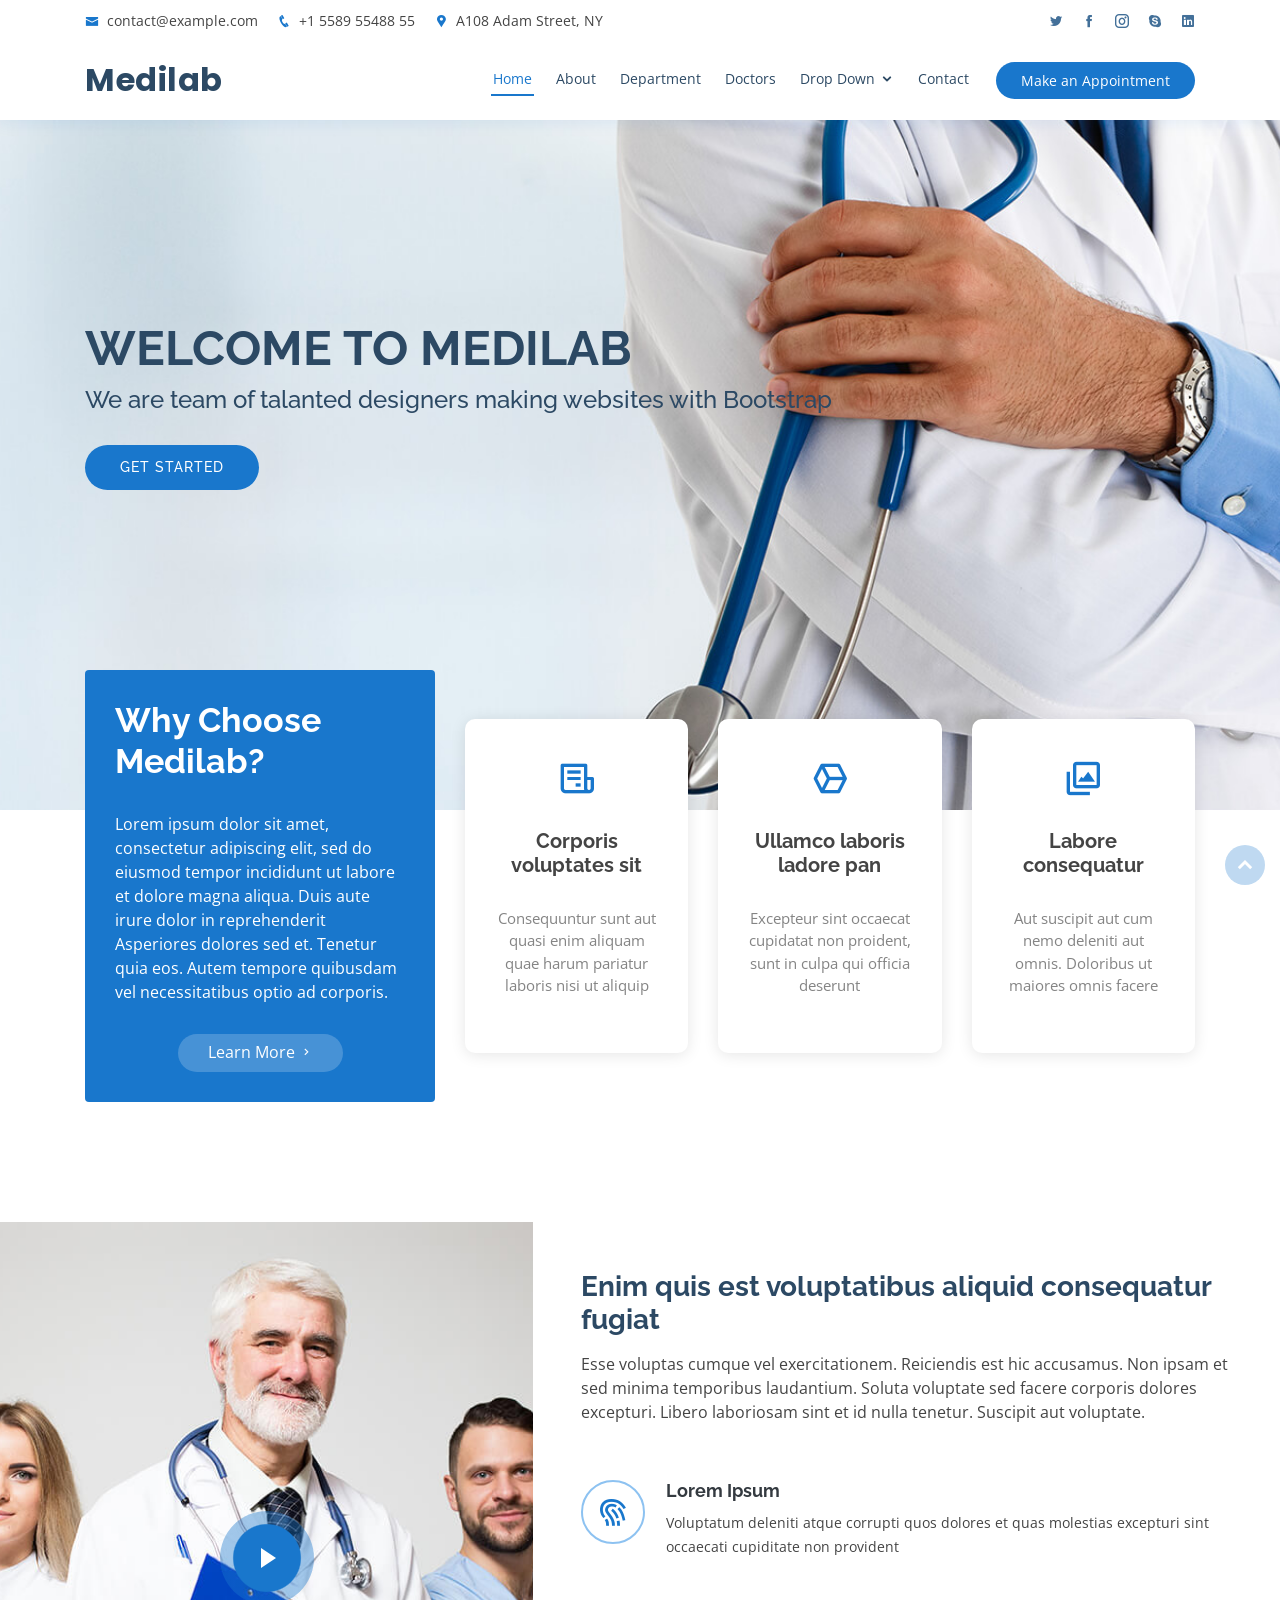
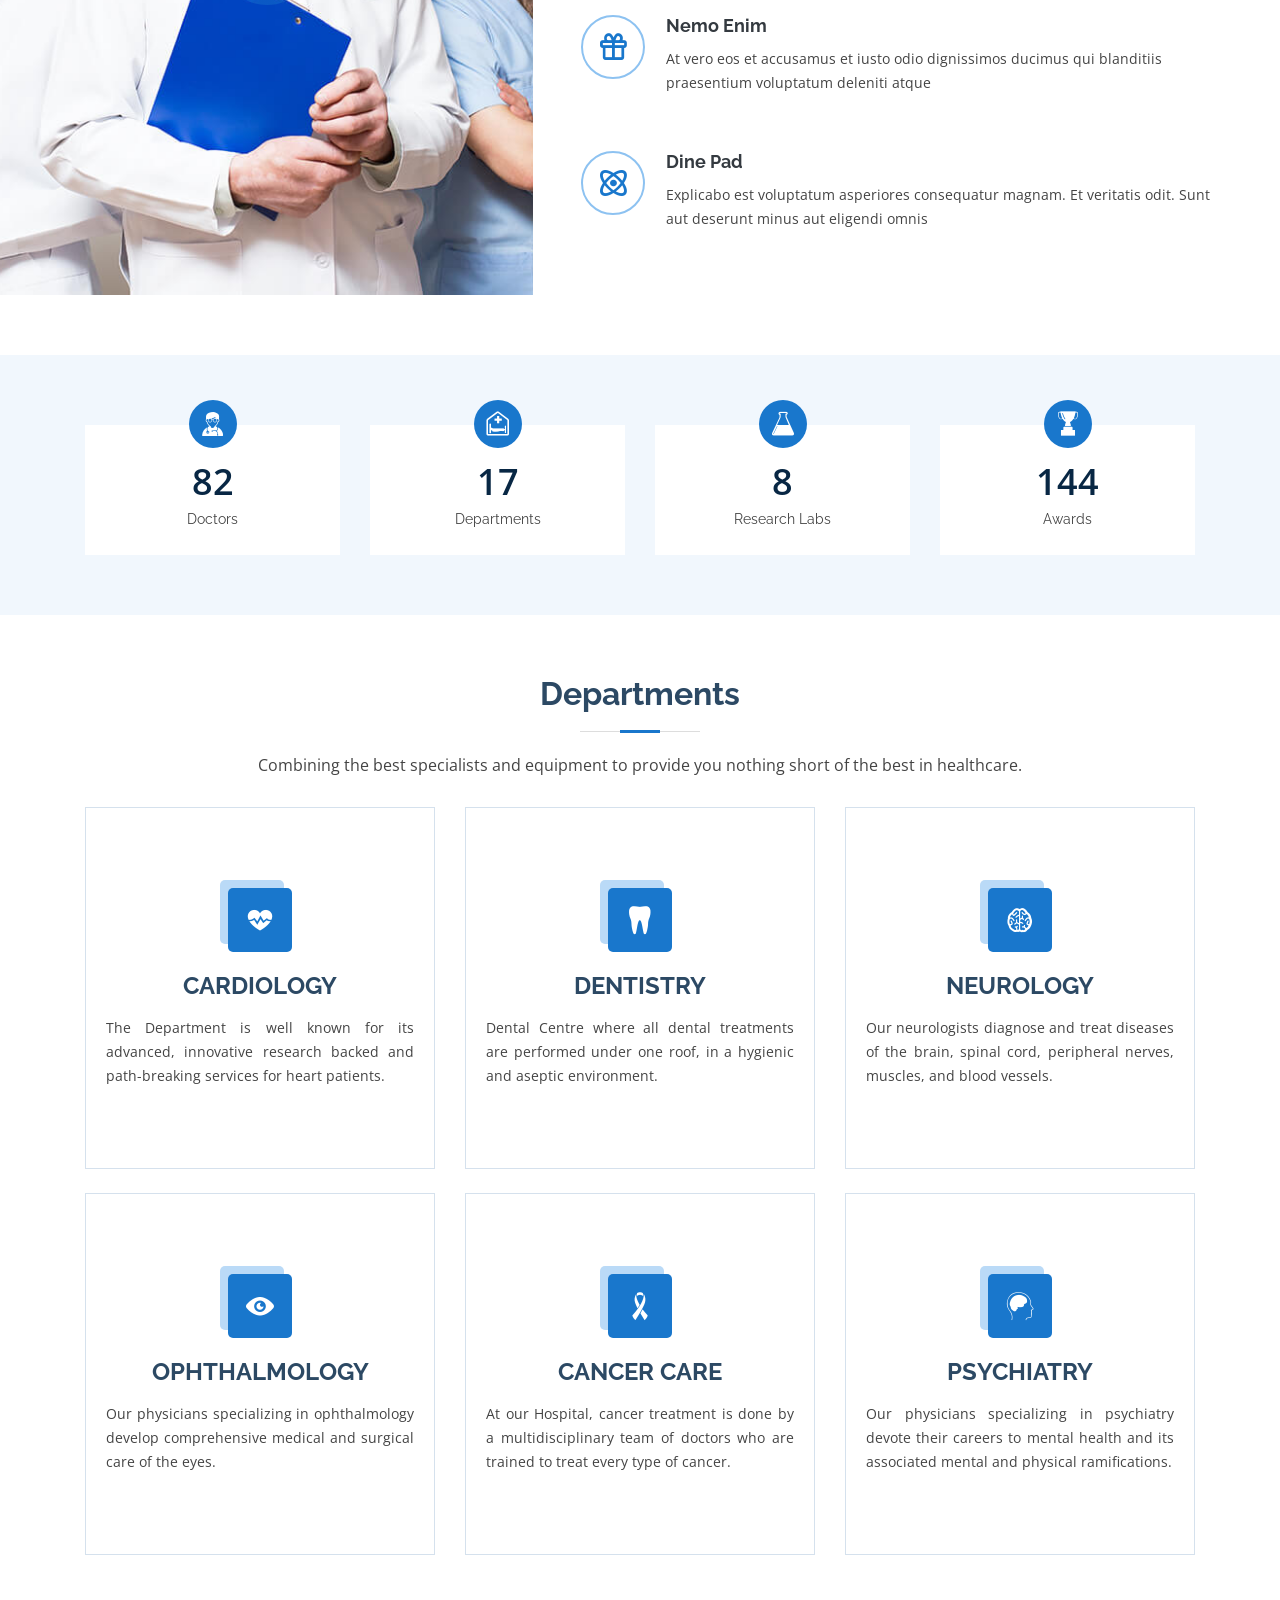
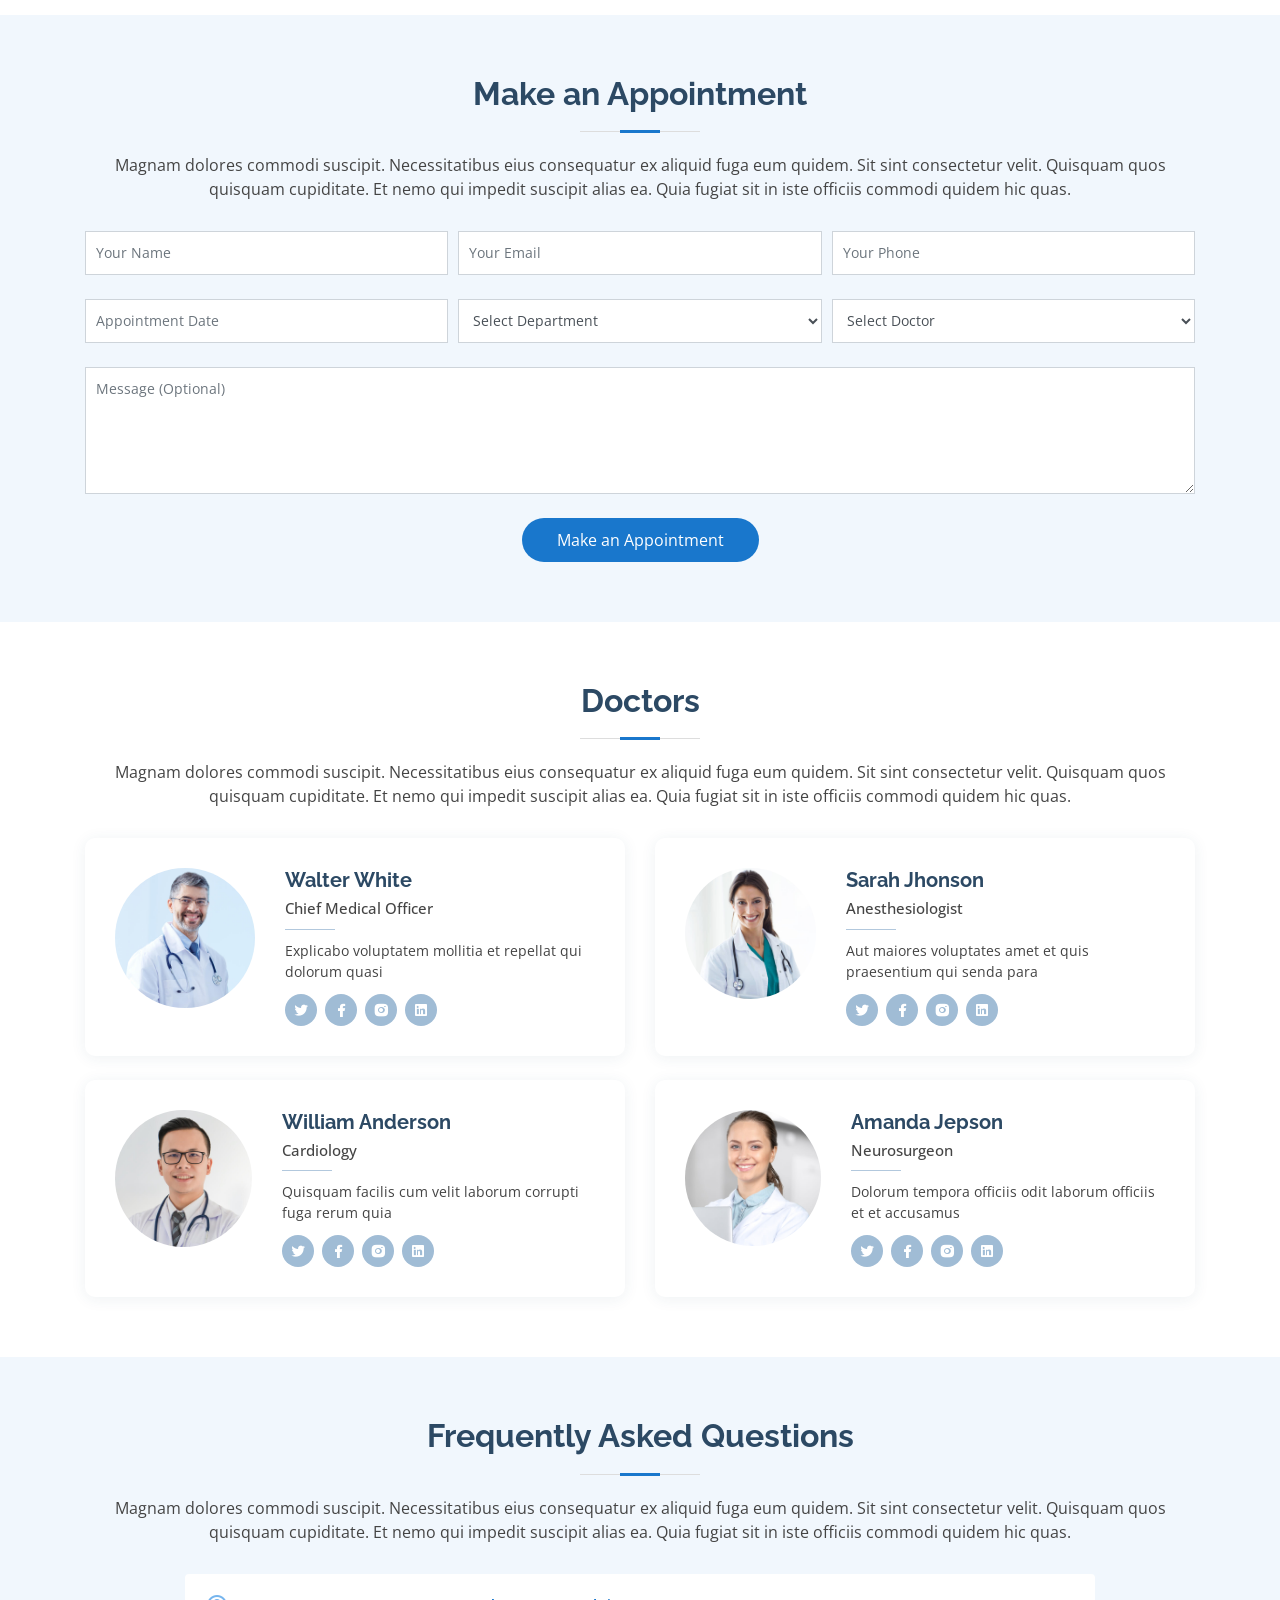
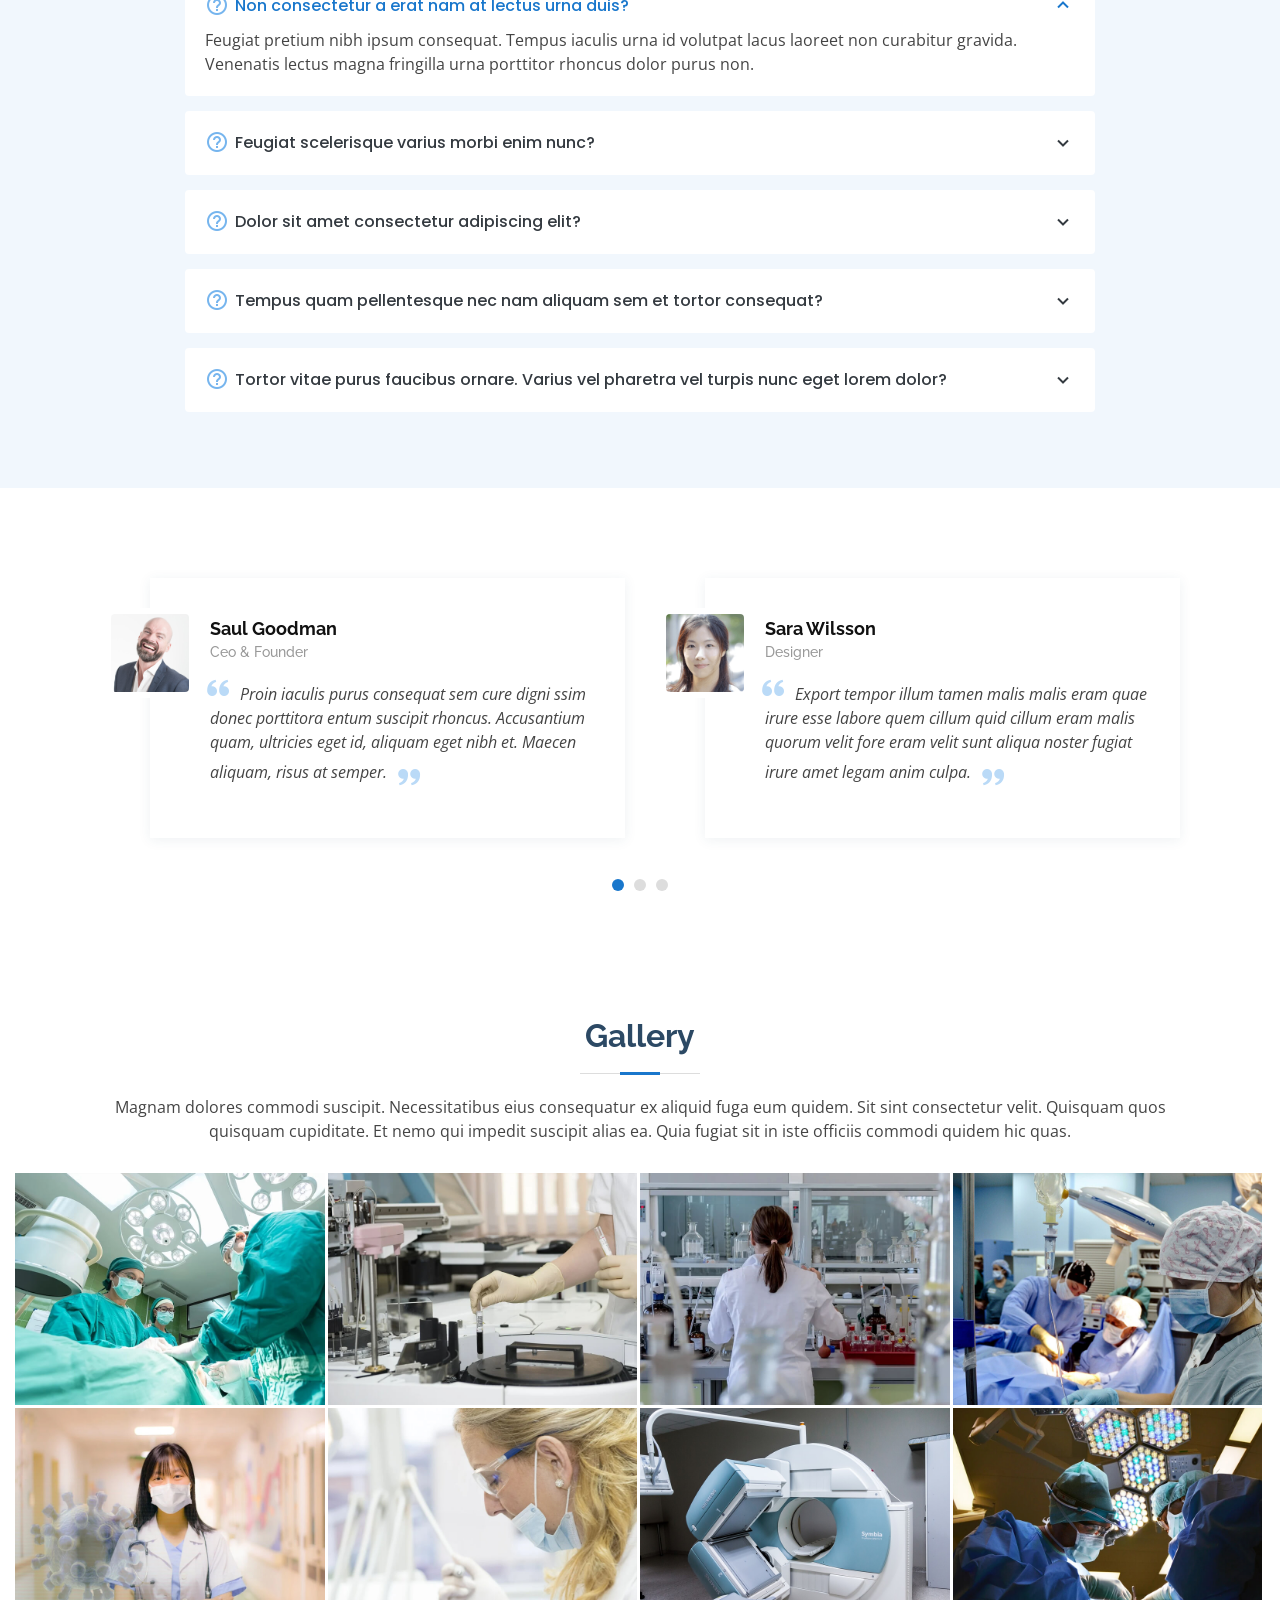
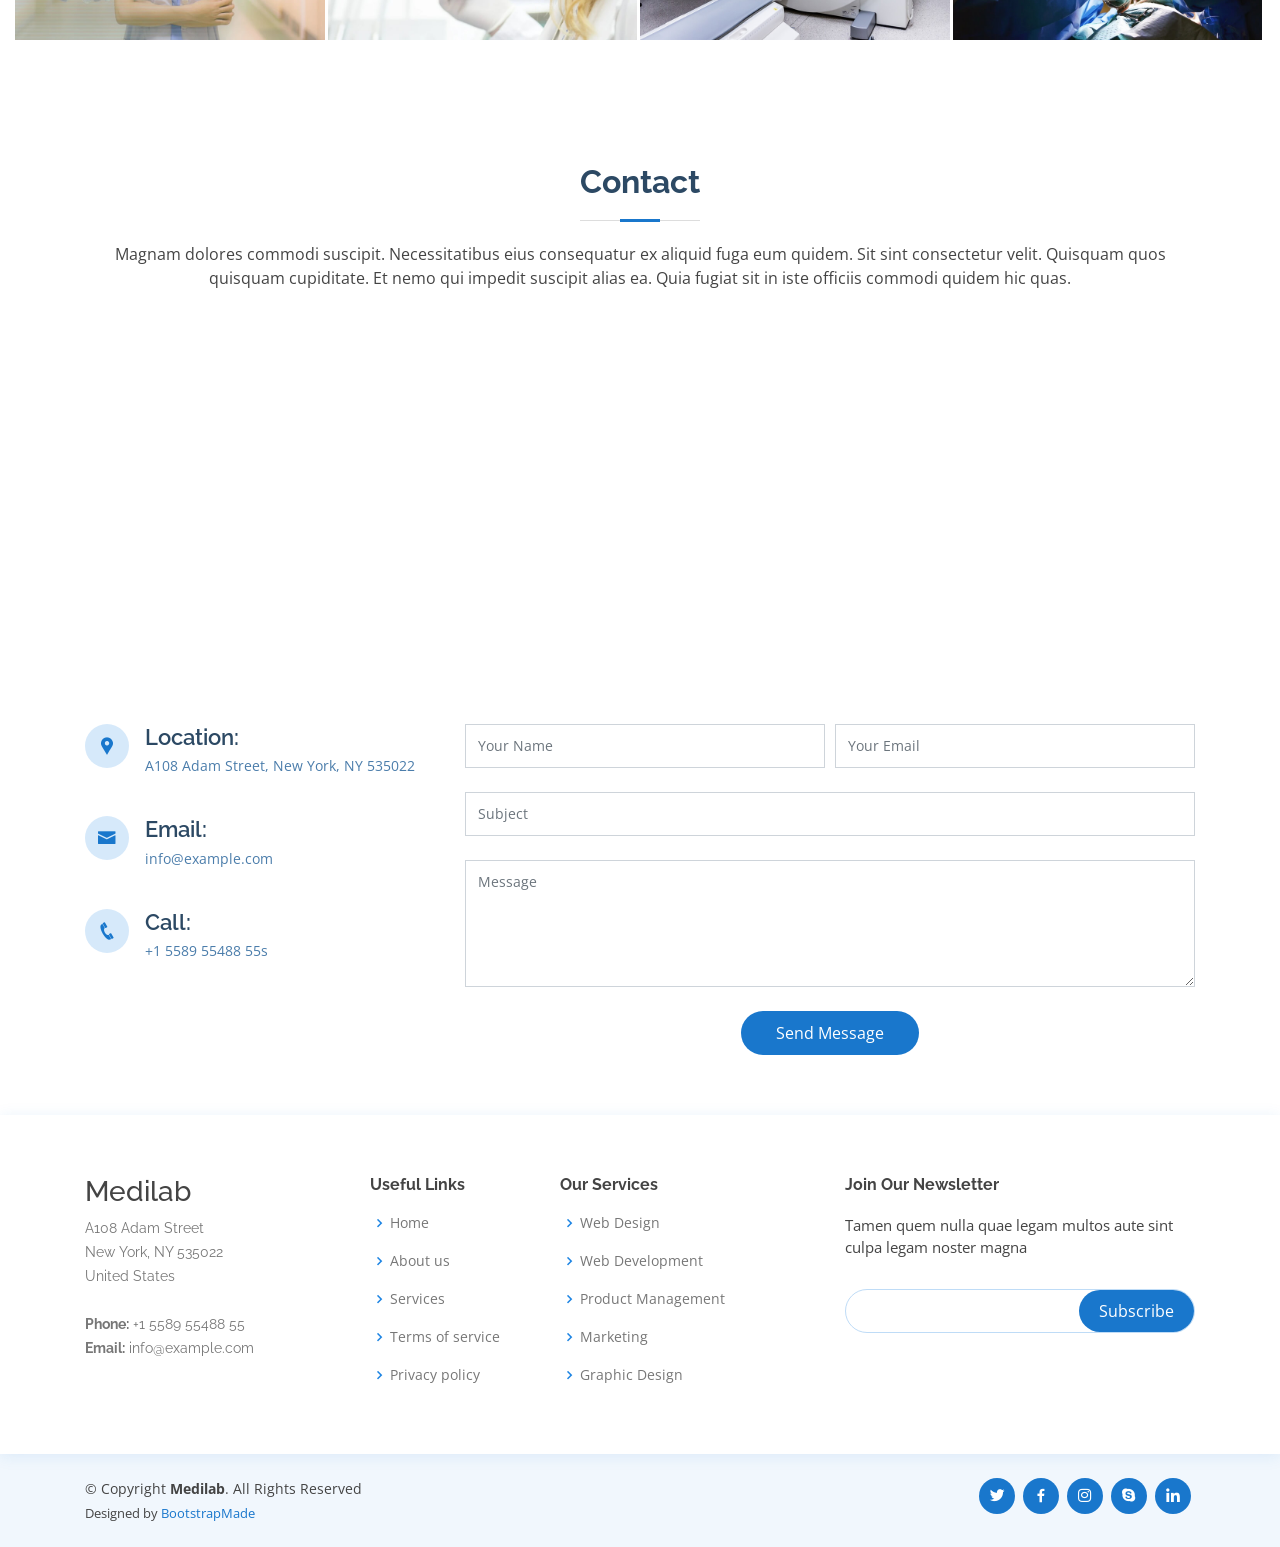
==== index.html @ de5bfa18 "department_page" ====
<!DOCTYPE html>
<html lang="en">

<head>
  <meta charset="utf-8">
  <meta content="width=device-width, initial-scale=1.0" name="viewport">

  <title>Medilab Bootstrap Template - Index</title>
  <meta content="" name="description">
  <meta content="" name="keywords">

  <!-- Favicons -->
  <link href="assets/img/favicon.png" rel="icon">
  <link href="assets/img/apple-touch-icon.png" rel="apple-touch-icon">

  <!-- Google Fonts -->
  <link href="https://fonts.googleapis.com/css?family=Open+Sans:300,300i,400,400i,600,600i,700,700i|Raleway:300,300i,400,400i,500,500i,600,600i,700,700i|Poppins:300,300i,400,400i,500,500i,600,600i,700,700i" rel="stylesheet">

  <!-- Vendor CSS Files -->
  <link href="assets/vendor/bootstrap/css/bootstrap.min.css" rel="stylesheet">
  <link href="assets/vendor/icofont/icofont.min.css" rel="stylesheet">
  <link href="assets/vendor/boxicons/css/boxicons.min.css" rel="stylesheet">
  <link href="assets/vendor/venobox/venobox.css" rel="stylesheet">
  <link href="assets/vendor/animate.css/animate.min.css" rel="stylesheet">
  <link href="assets/vendor/remixicon/remixicon.css" rel="stylesheet">
  <link href="assets/vendor/owl.carousel/assets/owl.carousel.min.css" rel="stylesheet">
  <link href="assets/vendor/bootstrap-datepicker/css/bootstrap-datepicker.min.css" rel="stylesheet">

  <!-- Template Main CSS File -->
  <link href="assets/css/style.css" rel="stylesheet">

  <!-- =======================================================
  * Template Name: Medilab - v2.1.0
  * Template URL: https://bootstrapmade.com/medilab-free-medical-bootstrap-theme/
  * Author: BootstrapMade.com
  * License: https://bootstrapmade.com/license/
  ======================================================== -->
</head>

<body>

  <!-- ======= Top Bar ======= -->
  <div id="topbar" class="d-none d-lg-flex align-items-center fixed-top">
    <div class="container d-flex">
      <div class="contact-info mr-auto">
        <i class="icofont-envelope"></i> <a href="mailto:contact@example.com">contact@example.com</a>
        <i class="icofont-phone"></i> +1 5589 55488 55
        <i class="icofont-google-map"></i> A108 Adam Street, NY
      </div>
      <div class="social-links">
        <a href="#" class="twitter"><i class="icofont-twitter"></i></a>
        <a href="#" class="facebook"><i class="icofont-facebook"></i></a>
        <a href="#" class="instagram"><i class="icofont-instagram"></i></a>
        <a href="#" class="skype"><i class="icofont-skype"></i></a>
        <a href="#" class="linkedin"><i class="icofont-linkedin"></i></i></a>
      </div>
    </div>
  </div>

  <!-- ======= Header ======= -->
  <header id="header" class="fixed-top">
    <div class="container d-flex align-items-center">

      <h1 class="logo mr-auto"><a href="index.html">Medilab</a></h1>
      <!-- Uncomment below if you prefer to use an image logo -->
      <!-- <a href="index.html" class="logo mr-auto"><img src="assets/img/logo.png" alt="" class="img-fluid"></a>-->

      <nav class="nav-menu d-none d-lg-block">
        <ul>
          <li class="active"><a href="index.html">Home</a></li>
          <li><a href="#about">About</a></li>
          <li><a href="#services">Department</a></li>
          <!-- <li><a href="#departments">Departments</a></li> -->
          <li><a href="#doctors">Doctors</a></li>
          <li class="drop-down"><a href="">Drop Down</a>
            <ul>
              <li><a href="#">Drop Down 1</a></li>
              <li class="drop-down"><a href="#">Deep Drop Down</a>
                <ul>
                  <li><a href="#">Deep Drop Down 1</a></li>
                  <li><a href="#">Deep Drop Down 2</a></li>
                  <li><a href="#">Deep Drop Down 3</a></li>
                  <li><a href="#">Deep Drop Down 4</a></li>
                  <li><a href="#">Deep Drop Down 5</a></li>
                </ul>
              </li>
              <li><a href="#">Drop Down 2</a></li>
              <li><a href="#">Drop Down 3</a></li>
              <li><a href="#">Drop Down 4</a></li>
            </ul>
          </li>
          <li><a href="#contact">Contact</a></li>

        </ul>
      </nav><!-- .nav-menu -->

      <a href="#appointment" class="appointment-btn scrollto">Make an Appointment</a>

    </div>
  </header><!-- End Header -->

  <!-- ======= Hero Section ======= -->
  <section id="hero" class="d-flex align-items-center">
    <div class="container">
      <h1>Welcome to Medilab</h1>
      <h2>We are team of talanted designers making websites with Bootstrap</h2>
      <a href="#about" class="btn-get-started scrollto">Get Started</a>
    </div>
  </section><!-- End Hero -->

  <main id="main">

    <!-- ======= Why Us Section ======= -->
    <section id="why-us" class="why-us">
      <div class="container">

        <div class="row">
          <div class="col-lg-4 d-flex align-items-stretch">
            <div class="content">
              <h3>Why Choose Medilab?</h3>
              <p>
                Lorem ipsum dolor sit amet, consectetur adipiscing elit, sed do eiusmod tempor incididunt ut labore et dolore magna aliqua. Duis aute irure dolor in reprehenderit
                Asperiores dolores sed et. Tenetur quia eos. Autem tempore quibusdam vel necessitatibus optio ad corporis.
              </p>
              <div class="text-center">
                <a href="#" class="more-btn">Learn More <i class="bx bx-chevron-right"></i></a>
              </div>
            </div>
          </div>
          <div class="col-lg-8 d-flex align-items-stretch">
            <div class="icon-boxes d-flex flex-column justify-content-center">
              <div class="row">
                <div class="col-xl-4 d-flex align-items-stretch">
                  <div class="icon-box mt-4 mt-xl-0">
                    <i class="bx bx-receipt"></i>
                    <h4>Corporis voluptates sit</h4>
                    <p>Consequuntur sunt aut quasi enim aliquam quae harum pariatur laboris nisi ut aliquip</p>
                  </div>
                </div>
                <div class="col-xl-4 d-flex align-items-stretch">
                  <div class="icon-box mt-4 mt-xl-0">
                    <i class="bx bx-cube-alt"></i>
                    <h4>Ullamco laboris ladore pan</h4>
                    <p>Excepteur sint occaecat cupidatat non proident, sunt in culpa qui officia deserunt</p>
                  </div>
                </div>
                <div class="col-xl-4 d-flex align-items-stretch">
                  <div class="icon-box mt-4 mt-xl-0">
                    <i class="bx bx-images"></i>
                    <h4>Labore consequatur</h4>
                    <p>Aut suscipit aut cum nemo deleniti aut omnis. Doloribus ut maiores omnis facere</p>
                  </div>
                </div>
              </div>
            </div><!-- End .content-->
          </div>
        </div>

      </div>
    </section><!-- End Why Us Section -->

    <!-- ======= About Section ======= -->
    <section id="about" class="about">
      <div class="container-fluid">

        <div class="row">
          <div class="col-xl-5 col-lg-6 video-box d-flex justify-content-center align-items-stretch">
            <a href="https://www.youtube.com/watch?v=jDDaplaOz7Q" class="venobox play-btn mb-4" data-vbtype="video" data-autoplay="true"></a>
          </div>

          <div class="col-xl-7 col-lg-6 icon-boxes d-flex flex-column align-items-stretch justify-content-center py-5 px-lg-5">
            <h3>Enim quis est voluptatibus aliquid consequatur fugiat</h3>
            <p>Esse voluptas cumque vel exercitationem. Reiciendis est hic accusamus. Non ipsam et sed minima temporibus laudantium. Soluta voluptate sed facere corporis dolores excepturi. Libero laboriosam sint et id nulla tenetur. Suscipit aut voluptate.</p>

            <div class="icon-box">
              <div class="icon"><i class="bx bx-fingerprint"></i></div>
              <h4 class="title"><a href="">Lorem Ipsum</a></h4>
              <p class="description">Voluptatum deleniti atque corrupti quos dolores et quas molestias excepturi sint occaecati cupiditate non provident</p>
            </div>

            <div class="icon-box">
              <div class="icon"><i class="bx bx-gift"></i></div>
              <h4 class="title"><a href="">Nemo Enim</a></h4>
              <p class="description">At vero eos et accusamus et iusto odio dignissimos ducimus qui blanditiis praesentium voluptatum deleniti atque</p>
            </div>

            <div class="icon-box">
              <div class="icon"><i class="bx bx-atom"></i></div>
              <h4 class="title"><a href="">Dine Pad</a></h4>
              <p class="description">Explicabo est voluptatum asperiores consequatur magnam. Et veritatis odit. Sunt aut deserunt minus aut eligendi omnis</p>
            </div>

          </div>
        </div>

      </div>
    </section><!-- End About Section -->

    <!-- ======= Counts Section ======= -->
    <section id="counts" class="counts">
      <div class="container">

        <div class="row">

          <div class="col-lg-3 col-md-6">
            <div class="count-box">
              <i class="icofont-doctor-alt"></i>
              <span data-toggle="counter-up">85</span>
              <p>Doctors</p>
            </div>
          </div>

          <div class="col-lg-3 col-md-6 mt-5 mt-md-0">
            <div class="count-box">
              <i class="icofont-patient-bed"></i>
              <span data-toggle="counter-up">18</span>
              <p>Departments</p>
            </div>
          </div>

          <div class="col-lg-3 col-md-6 mt-5 mt-lg-0">
            <div class="count-box">
              <i class="icofont-laboratory"></i>
              <span data-toggle="counter-up">8</span>
              <p>Research Labs</p>
            </div>
          </div>

          <div class="col-lg-3 col-md-6 mt-5 mt-lg-0">
            <div class="count-box">
              <i class="icofont-award"></i>
              <span data-toggle="counter-up">150</span>
              <p>Awards</p>
            </div>
          </div>

        </div>

      </div>
    </section><!-- End Counts Section -->

    <!-- ======= Services Section ======= -->
    <section id="services" class="services">
      <div class="container">

        <div class="section-title">
          <h2>Departments</h2>
          <p>Combining the best specialists and equipment to provide you nothing short of the best in healthcare.</p>
        </div>

        <div class="row">
          <div class="col-lg-4 col-md-6 d-flex align-items-stretch">
            <div class="icon-box">
              <div class="icon"><i class="icofont-heart-beat"></i></div>
              <h4><a href="">CARDIOLOGY</a></h4>
              <p style="text-align:justify;">The Department is well known for its advanced, innovative research backed and path-breaking services for heart patients.</p>
            </div>
          </div>

          <div class="col-lg-4 col-md-6 d-flex align-items-stretch mt-4 mt-md-0">
            <div class="icon-box">
              <div class="icon"><i class="icofont-tooth"></i></div>
              <h4><a href="">DENTISTRY</a></h4>
              <p style="text-align:justify;">Dental Centre where all dental treatments are performed under one roof, in a hygienic and aseptic environment. </p>
            </div>
          </div>

          <div class="col-lg-4 col-md-6 d-flex align-items-stretch mt-4 mt-lg-0">
            <div class="icon-box">
              <!-- <div class="icon"><i class="icofont-dna-alt-2"></i></div> -->
              <div class="icon"><i class="icofont-brain-alt"></i></div>
              <h4><a href="">NEUROLOGY</a></h4>
              <p style="text-align:justify;">Our neurologists diagnose and treat diseases of the brain, spinal cord, peripheral nerves, muscles, and blood vessels.</p>
            </div>
          </div>

          <div class="col-lg-4 col-md-6 d-flex align-items-stretch mt-4">
            <div class="icon-box">
              <div class="icon"><i class="icofont-eye-alt"></i></div>
              <h4><a href="">OPHTHALMOLOGY</a></h4>
              <p style="text-align:justify;">Our physicians specializing in ophthalmology develop comprehensive medical and surgical care of the eyes. </p>
            </div>
          </div>

          <div class="col-lg-4 col-md-6 d-flex align-items-stretch mt-4">
            <div class="icon-box">
              <div class="icon"><i class="icofont-aids"></i></div>
              <h4><a href="">CANCER CARE</a></h4>
              <p style="text-align:justify;">At our Hospital, cancer treatment is done by a multidisciplinary team of doctors who are trained to treat every type of cancer.</p>
            </div>
          </div>

          <div class="col-lg-4 col-md-6 d-flex align-items-stretch mt-4">
            <div class="icon-box">
              <div class="icon"><i class="icofont-autism"></i></div>
              <h4><a href="">PSYCHIATRY</a></h4>
              <p style="text-align:justify;">Our physicians specializing in psychiatry devote their careers to mental health and its associated mental and physical ramifications. </p>
            </div>
          </div>

        </div>

      </div>
    </section><!-- End Services Section -->

    <!-- ======= Appointment Section ======= -->
    <section id="appointment" class="appointment section-bg">
      <div class="container">

        <div class="section-title">
          <h2>Make an Appointment</h2>
          <p>Magnam dolores commodi suscipit. Necessitatibus eius consequatur ex aliquid fuga eum quidem. Sit sint consectetur velit. Quisquam quos quisquam cupiditate. Et nemo qui impedit suscipit alias ea. Quia fugiat sit in iste officiis commodi quidem hic quas.</p>
        </div>

        <form action="forms/appointment.php" method="post" role="form" class="php-email-form">
          <div class="form-row">
            <div class="col-md-4 form-group">
              <input type="text" name="name" class="form-control" id="name" placeholder="Your Name" data-rule="minlen:4" data-msg="Please enter at least 4 chars">
              <div class="validate"></div>
            </div>
            <div class="col-md-4 form-group">
              <input type="email" class="form-control" name="email" id="email" placeholder="Your Email" data-rule="email" data-msg="Please enter a valid email">
              <div class="validate"></div>
            </div>
            <div class="col-md-4 form-group">
              <input type="tel" class="form-control" name="phone" id="phone" placeholder="Your Phone" data-rule="minlen:4" data-msg="Please enter at least 4 chars">
              <div class="validate"></div>
            </div>
          </div>
          <div class="form-row">
            <div class="col-md-4 form-group">
              <input type="datetime" name="date" class="form-control datepicker" id="date" placeholder="Appointment Date" data-rule="minlen:4" data-msg="Please enter at least 4 chars">
              <div class="validate"></div>
            </div>
            <div class="col-md-4 form-group">
              <select name="department" id="department" class="form-control">
                <option value="">Select Department</option>
                <option value="Department 1">Department 1</option>
                <option value="Department 2">Department 2</option>
                <option value="Department 3">Department 3</option>
              </select>
              <div class="validate"></div>
            </div>
            <div class="col-md-4 form-group">
              <select name="doctor" id="doctor" class="form-control">
                <option value="">Select Doctor</option>
                <option value="Doctor 1">Doctor 1</option>
                <option value="Doctor 2">Doctor 2</option>
                <option value="Doctor 3">Doctor 3</option>
              </select>
              <div class="validate"></div>
            </div>
          </div>

          <div class="form-group">
            <textarea class="form-control" name="message" rows="5" placeholder="Message (Optional)"></textarea>
            <div class="validate"></div>
          </div>
          <div class="mb-3">
            <div class="loading">Loading</div>
            <div class="error-message"></div>
            <div class="sent-message">Your appointment request has been sent successfully. Thank you!</div>
          </div>
          <div class="text-center"><button type="submit">Make an Appointment</button></div>
        </form>

      </div>
    </section><!-- End Appointment Section -->

    <!-- ======= Departments Section ======= -->
    <!-- <section id="departments" class="departments">
      <div class="container">

        <div class="section-title">
          <h2>Departments</h2>
          <p>Magnam dolores commodi suscipit. Necessitatibus eius consequatur ex aliquid fuga eum quidem. Sit sint consectetur velit. Quisquam quos quisquam cupiditate. Et nemo qui impedit suscipit alias ea. Quia fugiat sit in iste officiis commodi quidem hic quas.</p>
        </div>

        <div class="row">
          <div class="col-lg-3">
            <ul class="nav nav-tabs flex-column">
              <li class="nav-item">
                <a class="nav-link active show" data-toggle="tab" href="#tab-1">Cardiology</a>
              </li>
              <li class="nav-item">
                <a class="nav-link" data-toggle="tab" href="#tab-2">Neurology</a>
              </li>
              <li class="nav-item">
                <a class="nav-link" data-toggle="tab" href="#tab-3">Hepatology</a>
              </li>
              <li class="nav-item">
                <a class="nav-link" data-toggle="tab" href="#tab-4">Pediatrics</a>
              </li>
              <li class="nav-item">
                <a class="nav-link" data-toggle="tab" href="#tab-5">Eye Care</a>
              </li>
            </ul>
          </div>
          <div class="col-lg-9 mt-4 mt-lg-0">
            <div class="tab-content">
              <div class="tab-pane active show" id="tab-1">
                <div class="row">
                  <div class="col-lg-8 details order-2 order-lg-1">
                    <h3>Cardiology</h3>
                    <p class="font-italic">Qui laudantium consequatur laborum sit qui ad sapiente dila parde sonata raqer a videna mareta paulona marka</p>
                    <p>Et nobis maiores eius. Voluptatibus ut enim blanditiis atque harum sint. Laborum eos ipsum ipsa odit magni. Incidunt hic ut molestiae aut qui. Est repellat minima eveniet eius et quis magni nihil. Consequatur dolorem quaerat quos qui similique accusamus nostrum rem vero</p>
                  </div>
                  <div class="col-lg-4 text-center order-1 order-lg-2">
                    <img src="assets/img/departments-1.jpg" alt="" class="img-fluid">
                  </div>
                </div>
              </div>
              <div class="tab-pane" id="tab-2">
                <div class="row">
                  <div class="col-lg-8 details order-2 order-lg-1">
                    <h3>Et blanditiis nemo veritatis excepturi</h3>
                    <p class="font-italic">Qui laudantium consequatur laborum sit qui ad sapiente dila parde sonata raqer a videna mareta paulona marka</p>
                    <p>Ea ipsum voluptatem consequatur quis est. Illum error ullam omnis quia et reiciendis sunt sunt est. Non aliquid repellendus itaque accusamus eius et velit ipsa voluptates. Optio nesciunt eaque beatae accusamus lerode pakto madirna desera vafle de nideran pal</p>
                  </div>
                  <div class="col-lg-4 text-center order-1 order-lg-2">
                    <img src="assets/img/departments-2.jpg" alt="" class="img-fluid">
                  </div>
                </div>
              </div>
              <div class="tab-pane" id="tab-3">
                <div class="row">
                  <div class="col-lg-8 details order-2 order-lg-1">
                    <h3>Impedit facilis occaecati odio neque aperiam sit</h3>
                    <p class="font-italic">Eos voluptatibus quo. Odio similique illum id quidem non enim fuga. Qui natus non sunt dicta dolor et. In asperiores velit quaerat perferendis aut</p>
                    <p>Iure officiis odit rerum. Harum sequi eum illum corrupti culpa veritatis quisquam. Neque necessitatibus illo rerum eum ut. Commodi ipsam minima molestiae sed laboriosam a iste odio. Earum odit nesciunt fugiat sit ullam. Soluta et harum voluptatem optio quae</p>
                  </div>
                  <div class="col-lg-4 text-center order-1 order-lg-2">
                    <img src="assets/img/departments-3.jpg" alt="" class="img-fluid">
                  </div>
                </div>
              </div>
              <div class="tab-pane" id="tab-4">
                <div class="row">
                  <div class="col-lg-8 details order-2 order-lg-1">
                    <h3>Fuga dolores inventore laboriosam ut est accusamus laboriosam dolore</h3>
                    <p class="font-italic">Totam aperiam accusamus. Repellat consequuntur iure voluptas iure porro quis delectus</p>
                    <p>Eaque consequuntur consequuntur libero expedita in voluptas. Nostrum ipsam necessitatibus aliquam fugiat debitis quis velit. Eum ex maxime error in consequatur corporis atque. Eligendi asperiores sed qui veritatis aperiam quia a laborum inventore</p>
                  </div>
                  <div class="col-lg-4 text-center order-1 order-lg-2">
                    <img src="assets/img/departments-4.jpg" alt="" class="img-fluid">
                  </div>
                </div>
              </div>
              <div class="tab-pane" id="tab-5">
                <div class="row">
                  <div class="col-lg-8 details order-2 order-lg-1">
                    <h3>Est eveniet ipsam sindera pad rone matrelat sando reda</h3>
                    <p class="font-italic">Omnis blanditiis saepe eos autem qui sunt debitis porro quia.</p>
                    <p>Exercitationem nostrum omnis. Ut reiciendis repudiandae minus. Omnis recusandae ut non quam ut quod eius qui. Ipsum quia odit vero atque qui quibusdam amet. Occaecati sed est sint aut vitae molestiae voluptate vel</p>
                  </div>
                  <div class="col-lg-4 text-center order-1 order-lg-2">
                    <img src="assets/img/departments-5.jpg" alt="" class="img-fluid">
                  </div>
                </div>
              </div>
            </div>
          </div>
        </div>

      </div>
    </section>End Departments Section -->

    <!-- ======= Doctors Section ======= -->
    <section id="doctors" class="doctors">
      <div class="container">

        <div class="section-title">
          <h2>Doctors</h2>
          <p>Magnam dolores commodi suscipit. Necessitatibus eius consequatur ex aliquid fuga eum quidem. Sit sint consectetur velit. Quisquam quos quisquam cupiditate. Et nemo qui impedit suscipit alias ea. Quia fugiat sit in iste officiis commodi quidem hic quas.</p>
        </div>

        <div class="row">

          <div class="col-lg-6">
            <div class="member d-flex align-items-start">
              <div class="pic"><img src="assets/img/doctors/doctors-1.jpg" class="img-fluid" alt=""></div>
              <div class="member-info">
                <h4>Walter White</h4>
                <span>Chief Medical Officer</span>
                <p>Explicabo voluptatem mollitia et repellat qui dolorum quasi</p>
                <div class="social">
                  <a href=""><i class="ri-twitter-fill"></i></a>
                  <a href=""><i class="ri-facebook-fill"></i></a>
                  <a href=""><i class="ri-instagram-fill"></i></a>
                  <a href=""> <i class="ri-linkedin-box-fill"></i> </a>
                </div>
              </div>
            </div>
          </div>

          <div class="col-lg-6 mt-4 mt-lg-0">
            <div class="member d-flex align-items-start">
              <div class="pic"><img src="assets/img/doctors/doctors-2.jpg" class="img-fluid" alt=""></div>
              <div class="member-info">
                <h4>Sarah Jhonson</h4>
                <span>Anesthesiologist</span>
                <p>Aut maiores voluptates amet et quis praesentium qui senda para</p>
                <div class="social">
                  <a href=""><i class="ri-twitter-fill"></i></a>
                  <a href=""><i class="ri-facebook-fill"></i></a>
                  <a href=""><i class="ri-instagram-fill"></i></a>
                  <a href=""> <i class="ri-linkedin-box-fill"></i> </a>
                </div>
              </div>
            </div>
          </div>

          <div class="col-lg-6 mt-4">
            <div class="member d-flex align-items-start">
              <div class="pic"><img src="assets/img/doctors/doctors-3.jpg" class="img-fluid" alt=""></div>
              <div class="member-info">
                <h4>William Anderson</h4>
                <span>Cardiology</span>
                <p>Quisquam facilis cum velit laborum corrupti fuga rerum quia</p>
                <div class="social">
                  <a href=""><i class="ri-twitter-fill"></i></a>
                  <a href=""><i class="ri-facebook-fill"></i></a>
                  <a href=""><i class="ri-instagram-fill"></i></a>
                  <a href=""> <i class="ri-linkedin-box-fill"></i> </a>
                </div>
              </div>
            </div>
          </div>

          <div class="col-lg-6 mt-4">
            <div class="member d-flex align-items-start">
              <div class="pic"><img src="assets/img/doctors/doctors-4.jpg" class="img-fluid" alt=""></div>
              <div class="member-info">
                <h4>Amanda Jepson</h4>
                <span>Neurosurgeon</span>
                <p>Dolorum tempora officiis odit laborum officiis et et accusamus</p>
                <div class="social">
                  <a href=""><i class="ri-twitter-fill"></i></a>
                  <a href=""><i class="ri-facebook-fill"></i></a>
                  <a href=""><i class="ri-instagram-fill"></i></a>
                  <a href=""> <i class="ri-linkedin-box-fill"></i> </a>
                </div>
              </div>
            </div>
          </div>

        </div>

      </div>
    </section><!-- End Doctors Section -->

    <!-- ======= Frequently Asked Questions Section ======= -->
    <section id="faq" class="faq section-bg">
      <div class="container">

        <div class="section-title">
          <h2>Frequently Asked Questions</h2>
          <p>Magnam dolores commodi suscipit. Necessitatibus eius consequatur ex aliquid fuga eum quidem. Sit sint consectetur velit. Quisquam quos quisquam cupiditate. Et nemo qui impedit suscipit alias ea. Quia fugiat sit in iste officiis commodi quidem hic quas.</p>
        </div>

        <div class="faq-list">
          <ul>
            <li data-aos="fade-up">
              <i class="bx bx-help-circle icon-help"></i> <a data-toggle="collapse" class="collapse" href="#faq-list-1">Non consectetur a erat nam at lectus urna duis? <i class="bx bx-chevron-down icon-show"></i><i class="bx bx-chevron-up icon-close"></i></a>
              <div id="faq-list-1" class="collapse show" data-parent=".faq-list">
                <p>
                  Feugiat pretium nibh ipsum consequat. Tempus iaculis urna id volutpat lacus laoreet non curabitur gravida. Venenatis lectus magna fringilla urna porttitor rhoncus dolor purus non.
                </p>
              </div>
            </li>

            <li data-aos="fade-up" data-aos-delay="100">
              <i class="bx bx-help-circle icon-help"></i> <a data-toggle="collapse" href="#faq-list-2" class="collapsed">Feugiat scelerisque varius morbi enim nunc? <i class="bx bx-chevron-down icon-show"></i><i class="bx bx-chevron-up icon-close"></i></a>
              <div id="faq-list-2" class="collapse" data-parent=".faq-list">
                <p>
                  Dolor sit amet consectetur adipiscing elit pellentesque habitant morbi. Id interdum velit laoreet id donec ultrices. Fringilla phasellus faucibus scelerisque eleifend donec pretium. Est pellentesque elit ullamcorper dignissim. Mauris ultrices eros in cursus turpis massa tincidunt dui.
                </p>
              </div>
            </li>

            <li data-aos="fade-up" data-aos-delay="200">
              <i class="bx bx-help-circle icon-help"></i> <a data-toggle="collapse" href="#faq-list-3" class="collapsed">Dolor sit amet consectetur adipiscing elit? <i class="bx bx-chevron-down icon-show"></i><i class="bx bx-chevron-up icon-close"></i></a>
              <div id="faq-list-3" class="collapse" data-parent=".faq-list">
                <p>
                  Eleifend mi in nulla posuere sollicitudin aliquam ultrices sagittis orci. Faucibus pulvinar elementum integer enim. Sem nulla pharetra diam sit amet nisl suscipit. Rutrum tellus pellentesque eu tincidunt. Lectus urna duis convallis convallis tellus. Urna molestie at elementum eu facilisis sed odio morbi quis
                </p>
              </div>
            </li>

            <li data-aos="fade-up" data-aos-delay="300">
              <i class="bx bx-help-circle icon-help"></i> <a data-toggle="collapse" href="#faq-list-4" class="collapsed">Tempus quam pellentesque nec nam aliquam sem et tortor consequat? <i class="bx bx-chevron-down icon-show"></i><i class="bx bx-chevron-up icon-close"></i></a>
              <div id="faq-list-4" class="collapse" data-parent=".faq-list">
                <p>
                  Molestie a iaculis at erat pellentesque adipiscing commodo. Dignissim suspendisse in est ante in. Nunc vel risus commodo viverra maecenas accumsan. Sit amet nisl suscipit adipiscing bibendum est. Purus gravida quis blandit turpis cursus in.
                </p>
              </div>
            </li>

            <li data-aos="fade-up" data-aos-delay="400">
              <i class="bx bx-help-circle icon-help"></i> <a data-toggle="collapse" href="#faq-list-5" class="collapsed">Tortor vitae purus faucibus ornare. Varius vel pharetra vel turpis nunc eget lorem dolor? <i class="bx bx-chevron-down icon-show"></i><i class="bx bx-chevron-up icon-close"></i></a>
              <div id="faq-list-5" class="collapse" data-parent=".faq-list">
                <p>
                  Laoreet sit amet cursus sit amet dictum sit amet justo. Mauris vitae ultricies leo integer malesuada nunc vel. Tincidunt eget nullam non nisi est sit amet. Turpis nunc eget lorem dolor sed. Ut venenatis tellus in metus vulputate eu scelerisque.
                </p>
              </div>
            </li>

          </ul>
        </div>

      </div>
    </section><!-- End Frequently Asked Questions Section -->

    <!-- ======= Testimonials Section ======= -->
    <section id="testimonials" class="testimonials">
      <div class="container">

        <div class="owl-carousel testimonials-carousel">

          <div class="testimonial-wrap">
            <div class="testimonial-item">
              <img src="assets/img/testimonials/testimonials-1.jpg" class="testimonial-img" alt="">
              <h3>Saul Goodman</h3>
              <h4>Ceo &amp; Founder</h4>
              <p>
                <i class="bx bxs-quote-alt-left quote-icon-left"></i>
                Proin iaculis purus consequat sem cure digni ssim donec porttitora entum suscipit rhoncus. Accusantium quam, ultricies eget id, aliquam eget nibh et. Maecen aliquam, risus at semper.
                <i class="bx bxs-quote-alt-right quote-icon-right"></i>
              </p>
            </div>
          </div>

          <div class="testimonial-wrap">
            <div class="testimonial-item">
              <img src="assets/img/testimonials/testimonials-2.jpg" class="testimonial-img" alt="">
              <h3>Sara Wilsson</h3>
              <h4>Designer</h4>
              <p>
                <i class="bx bxs-quote-alt-left quote-icon-left"></i>
                Export tempor illum tamen malis malis eram quae irure esse labore quem cillum quid cillum eram malis quorum velit fore eram velit sunt aliqua noster fugiat irure amet legam anim culpa.
                <i class="bx bxs-quote-alt-right quote-icon-right"></i>
              </p>
            </div>
          </div>

          <div class="testimonial-wrap">
            <div class="testimonial-item">
              <img src="assets/img/testimonials/testimonials-3.jpg" class="testimonial-img" alt="">
              <h3>Jena Karlis</h3>
              <h4>Store Owner</h4>
              <p>
                <i class="bx bxs-quote-alt-left quote-icon-left"></i>
                Enim nisi quem export duis labore cillum quae magna enim sint quorum nulla quem veniam duis minim tempor labore quem eram duis noster aute amet eram fore quis sint minim.
                <i class="bx bxs-quote-alt-right quote-icon-right"></i>
              </p>
            </div>
          </div>

          <div class="testimonial-wrap">
            <div class="testimonial-item">
              <img src="assets/img/testimonials/testimonials-4.jpg" class="testimonial-img" alt="">
              <h3>Matt Brandon</h3>
              <h4>Freelancer</h4>
              <p>
                <i class="bx bxs-quote-alt-left quote-icon-left"></i>
                Fugiat enim eram quae cillum dolore dolor amet nulla culpa multos export minim fugiat minim velit minim dolor enim duis veniam ipsum anim magna sunt elit fore quem dolore labore illum veniam.
                <i class="bx bxs-quote-alt-right quote-icon-right"></i>
              </p>
            </div>
          </div>

          <div class="testimonial-wrap">
            <div class="testimonial-item">
              <img src="assets/img/testimonials/testimonials-5.jpg" class="testimonial-img" alt="">
              <h3>John Larson</h3>
              <h4>Entrepreneur</h4>
              <p>
                <i class="bx bxs-quote-alt-left quote-icon-left"></i>
                Quis quorum aliqua sint quem legam fore sunt eram irure aliqua veniam tempor noster veniam enim culpa labore duis sunt culpa nulla illum cillum fugiat legam esse veniam culpa fore nisi cillum quid.
                <i class="bx bxs-quote-alt-right quote-icon-right"></i>
              </p>
            </div>
          </div>

        </div>

      </div>
    </section><!-- End Testimonials Section -->

    <!-- ======= Gallery Section ======= -->
    <section id="gallery" class="gallery">
      <div class="container">

        <div class="section-title">
          <h2>Gallery</h2>
          <p>Magnam dolores commodi suscipit. Necessitatibus eius consequatur ex aliquid fuga eum quidem. Sit sint consectetur velit. Quisquam quos quisquam cupiditate. Et nemo qui impedit suscipit alias ea. Quia fugiat sit in iste officiis commodi quidem hic quas.</p>
        </div>
      </div>

      <div class="container-fluid">
        <div class="row no-gutters">

          <div class="col-lg-3 col-md-4">
            <div class="gallery-item">
              <a href="assets/img/gallery/gallery-1.jpg" class="venobox" data-gall="gallery-item">
                <img src="assets/img/gallery/gallery-1.jpg" alt="" class="img-fluid">
              </a>
            </div>
          </div>

          <div class="col-lg-3 col-md-4">
            <div class="gallery-item">
              <a href="assets/img/gallery/gallery-2.jpg" class="venobox" data-gall="gallery-item">
                <img src="assets/img/gallery/gallery-2.jpg" alt="" class="img-fluid">
              </a>
            </div>
          </div>

          <div class="col-lg-3 col-md-4">
            <div class="gallery-item">
              <a href="assets/img/gallery/gallery-3.jpg" class="venobox" data-gall="gallery-item">
                <img src="assets/img/gallery/gallery-3.jpg" alt="" class="img-fluid">
              </a>
            </div>
          </div>

          <div class="col-lg-3 col-md-4">
            <div class="gallery-item">
              <a href="assets/img/gallery/gallery-4.jpg" class="venobox" data-gall="gallery-item">
                <img src="assets/img/gallery/gallery-4.jpg" alt="" class="img-fluid">
              </a>
            </div>
          </div>

          <div class="col-lg-3 col-md-4">
            <div class="gallery-item">
              <a href="assets/img/gallery/gallery-5.jpg" class="venobox" data-gall="gallery-item">
                <img src="assets/img/gallery/gallery-5.jpg" alt="" class="img-fluid">
              </a>
            </div>
          </div>

          <div class="col-lg-3 col-md-4">
            <div class="gallery-item">
              <a href="assets/img/gallery/gallery-6.jpg" class="venobox" data-gall="gallery-item">
                <img src="assets/img/gallery/gallery-6.jpg" alt="" class="img-fluid">
              </a>
            </div>
          </div>

          <div class="col-lg-3 col-md-4">
            <div class="gallery-item">
              <a href="assets/img/gallery/gallery-7.jpg" class="venobox" data-gall="gallery-item">
                <img src="assets/img/gallery/gallery-7.jpg" alt="" class="img-fluid">
              </a>
            </div>
          </div>

          <div class="col-lg-3 col-md-4">
            <div class="gallery-item">
              <a href="assets/img/gallery/gallery-8.jpg" class="venobox" data-gall="gallery-item">
                <img src="assets/img/gallery/gallery-8.jpg" alt="" class="img-fluid">
              </a>
            </div>
          </div>

        </div>

      </div>
    </section><!-- End Gallery Section -->

    <!-- ======= Contact Section ======= -->
    <section id="contact" class="contact">
      <div class="container">

        <div class="section-title">
          <h2>Contact</h2>
          <p>Magnam dolores commodi suscipit. Necessitatibus eius consequatur ex aliquid fuga eum quidem. Sit sint consectetur velit. Quisquam quos quisquam cupiditate. Et nemo qui impedit suscipit alias ea. Quia fugiat sit in iste officiis commodi quidem hic quas.</p>
        </div>
      </div>

      <div>
        <iframe style="border:0; width: 100%; height: 350px;" src="https://www.google.com/maps/embed?pb=!1m14!1m8!1m3!1d12097.433213460943!2d-74.0062269!3d40.7101282!3m2!1i1024!2i768!4f13.1!3m3!1m2!1s0x0%3A0xb89d1fe6bc499443!2sDowntown+Conference+Center!5e0!3m2!1smk!2sbg!4v1539943755621" frameborder="0" allowfullscreen></iframe>
      </div>

      <div class="container">
        <div class="row mt-5">

          <div class="col-lg-4">
            <div class="info">
              <div class="address">
                <i class="icofont-google-map"></i>
                <h4>Location:</h4>
                <p>A108 Adam Street, New York, NY 535022</p>
              </div>

              <div class="email">
                <i class="icofont-envelope"></i>
                <h4>Email:</h4>
                <p>info@example.com</p>
              </div>

              <div class="phone">
                <i class="icofont-phone"></i>
                <h4>Call:</h4>
                <p>+1 5589 55488 55s</p>
              </div>

            </div>

          </div>

          <div class="col-lg-8 mt-5 mt-lg-0">

            <form action="forms/contact.php" method="post" role="form" class="php-email-form">
              <div class="form-row">
                <div class="col-md-6 form-group">
                  <input type="text" name="name" class="form-control" id="name" placeholder="Your Name" data-rule="minlen:4" data-msg="Please enter at least 4 chars" />
                  <div class="validate"></div>
                </div>
                <div class="col-md-6 form-group">
                  <input type="email" class="form-control" name="email" id="email" placeholder="Your Email" data-rule="email" data-msg="Please enter a valid email" />
                  <div class="validate"></div>
                </div>
              </div>
              <div class="form-group">
                <input type="text" class="form-control" name="subject" id="subject" placeholder="Subject" data-rule="minlen:4" data-msg="Please enter at least 8 chars of subject" />
                <div class="validate"></div>
              </div>
              <div class="form-group">
                <textarea class="form-control" name="message" rows="5" data-rule="required" data-msg="Please write something for us" placeholder="Message"></textarea>
                <div class="validate"></div>
              </div>
              <div class="mb-3">
                <div class="loading">Loading</div>
                <div class="error-message"></div>
                <div class="sent-message">Your message has been sent. Thank you!</div>
              </div>
              <div class="text-center"><button type="submit">Send Message</button></div>
            </form>

          </div>

        </div>

      </div>
    </section><!-- End Contact Section -->

  </main><!-- End #main -->

  <!-- ======= Footer ======= -->
  <footer id="footer">

    <div class="footer-top">
      <div class="container">
        <div class="row">

          <div class="col-lg-3 col-md-6 footer-contact">
            <h3>Medilab</h3>
            <p>
              A108 Adam Street <br>
              New York, NY 535022<br>
              United States <br><br>
              <strong>Phone:</strong> +1 5589 55488 55<br>
              <strong>Email:</strong> info@example.com<br>
            </p>
          </div>

          <div class="col-lg-2 col-md-6 footer-links">
            <h4>Useful Links</h4>
            <ul>
              <li><i class="bx bx-chevron-right"></i> <a href="#">Home</a></li>
              <li><i class="bx bx-chevron-right"></i> <a href="#">About us</a></li>
              <li><i class="bx bx-chevron-right"></i> <a href="#">Services</a></li>
              <li><i class="bx bx-chevron-right"></i> <a href="#">Terms of service</a></li>
              <li><i class="bx bx-chevron-right"></i> <a href="#">Privacy policy</a></li>
            </ul>
          </div>

          <div class="col-lg-3 col-md-6 footer-links">
            <h4>Our Services</h4>
            <ul>
              <li><i class="bx bx-chevron-right"></i> <a href="#">Web Design</a></li>
              <li><i class="bx bx-chevron-right"></i> <a href="#">Web Development</a></li>
              <li><i class="bx bx-chevron-right"></i> <a href="#">Product Management</a></li>
              <li><i class="bx bx-chevron-right"></i> <a href="#">Marketing</a></li>
              <li><i class="bx bx-chevron-right"></i> <a href="#">Graphic Design</a></li>
            </ul>
          </div>

          <div class="col-lg-4 col-md-6 footer-newsletter">
            <h4>Join Our Newsletter</h4>
            <p>Tamen quem nulla quae legam multos aute sint culpa legam noster magna</p>
            <form action="" method="post">
              <input type="email" name="email"><input type="submit" value="Subscribe">
            </form>
          </div>

        </div>
      </div>
    </div>

    <div class="container d-md-flex py-4">

      <div class="mr-md-auto text-center text-md-left">
        <div class="copyright">
          &copy; Copyright <strong><span>Medilab</span></strong>. All Rights Reserved
        </div>
        <div class="credits">
          <!-- All the links in the footer should remain intact. -->
          <!-- You can delete the links only if you purchased the pro version. -->
          <!-- Licensing information: https://bootstrapmade.com/license/ -->
          <!-- Purchase the pro version with working PHP/AJAX contact form: https://bootstrapmade.com/medilab-free-medical-bootstrap-theme/ -->
          Designed by <a href="https://bootstrapmade.com/">BootstrapMade</a>
        </div>
      </div>
      <div class="social-links text-center text-md-right pt-3 pt-md-0">
        <a href="#" class="twitter"><i class="bx bxl-twitter"></i></a>
        <a href="#" class="facebook"><i class="bx bxl-facebook"></i></a>
        <a href="#" class="instagram"><i class="bx bxl-instagram"></i></a>
        <a href="#" class="google-plus"><i class="bx bxl-skype"></i></a>
        <a href="#" class="linkedin"><i class="bx bxl-linkedin"></i></a>
      </div>
    </div>
  </footer><!-- End Footer -->

  <div id="preloader"></div>
  <a href="#" class="back-to-top"><i class="icofont-simple-up"></i></a>

  <!-- Vendor JS Files -->
  <script src="assets/vendor/jquery/jquery.min.js"></script>
  <script src="assets/vendor/bootstrap/js/bootstrap.bundle.min.js"></script>
  <script src="assets/vendor/jquery.easing/jquery.easing.min.js"></script>
  <script src="assets/vendor/php-email-form/validate.js"></script>
  <script src="assets/vendor/venobox/venobox.min.js"></script>
  <script src="assets/vendor/waypoints/jquery.waypoints.min.js"></script>
  <script src="assets/vendor/counterup/counterup.min.js"></script>
  <script src="assets/vendor/owl.carousel/owl.carousel.min.js"></script>
  <script src="assets/vendor/bootstrap-datepicker/js/bootstrap-datepicker.min.js"></script>

  <!-- Template Main JS File -->
  <script src="assets/js/main.js"></script>

</body>

</html>
---- assets/css/style.css ----
/**
* Template Name: Medilab - v2.1.0
* Template URL: https://bootstrapmade.com/medilab-free-medical-bootstrap-theme/
* Author: BootstrapMade.com
* License: https://bootstrapmade.com/license/
*/

/*--------------------------------------------------------------
# General
--------------------------------------------------------------*/
body {
  font-family: "Open Sans", sans-serif;
  color: #444444;
}

a {
  color: #1977cc;
}

a:hover {
  color: #3291e6;
  text-decoration: none;
}

h1, h2, h3, h4, h5, h6 {
  font-family: "Raleway", sans-serif;
}

/*--------------------------------------------------------------
# Preloader
--------------------------------------------------------------*/
#preloader {
  position: fixed;
  top: 0;
  left: 0;
  right: 0;
  bottom: 0;
  z-index: 9999;
  overflow: hidden;
  background: #fff;
}

#preloader:before {
  content: "";
  position: fixed;
  top: calc(50% - 30px);
  left: calc(50% - 30px);
  border: 6px solid #1977cc;
  border-top-color: #d1e6f9;
  border-radius: 50%;
  width: 60px;
  height: 60px;
  -webkit-animation: animate-preloader 1s linear infinite;
  animation: animate-preloader 1s linear infinite;
}

@-webkit-keyframes animate-preloader {
  0% {
    transform: rotate(0deg);
  }
  100% {
    transform: rotate(360deg);
  }
}

@keyframes animate-preloader {
  0% {
    transform: rotate(0deg);
  }
  100% {
    transform: rotate(360deg);
  }
}

/*--------------------------------------------------------------
# Back to top button
--------------------------------------------------------------*/
.back-to-top {
  position: fixed;
  display: none;
  right: 15px;
  bottom: 15px;
  z-index: 99999;
}

.back-to-top i {
  display: flex;
  align-items: center;
  justify-content: center;
  font-size: 24px;
  width: 40px;
  height: 40px;
  border-radius: 50px;
  background: #1977cc;
  color: #fff;
  transition: all 0.4s;
}

.back-to-top i:hover {
  background: #1c84e3;
  color: #fff;
}

.datepicker-dropdown {
  padding: 20px !important;
}

/*--------------------------------------------------------------
# Top Bar
--------------------------------------------------------------*/
#topbar {
  background: #fff;
  height: 40px;
  font-size: 14px;
  transition: all 0.5s;
}

#topbar.topbar-scrolled {
  top: -40px;
}

#topbar .contact-info a {
  line-height: 1;
  color: #444444;
  transition: 0.3s;
}

#topbar .contact-info a:hover {
  color: #1977cc;
}

#topbar .contact-info i {
  color: #1977cc;
  padding-right: 4px;
  margin-left: 15px;
}

#topbar .contact-info i:first-child {
  margin-left: 0;
}

#topbar .social-links a {
  color: #437099;
  padding-left: 15px;
  display: inline-block;
  line-height: 1px;
  transition: 0.3s;
}

#topbar .social-links a:hover {
  color: #1977cc;
}

#topbar .social-links a:first-child {
  border-left: 0;
}

/*--------------------------------------------------------------
# Header
--------------------------------------------------------------*/
#header {
  background: #fff;
  transition: all 0.5s;
  z-index: 997;
  padding: 15px 0;
  top: 40px;
  box-shadow: 0px 2px 15px rgba(25, 119, 204, 0.1);
}

#header.header-scrolled {
  top: 0;
}

#header .logo {
  font-size: 32px;
  margin: 0;
  padding: 0;
  line-height: 1;
  font-weight: 700;
  letter-spacing: 0.5px;
  font-family: "Poppins", sans-serif;
}

#header .logo a {
  color: #2c4964;
}

#header .logo img {
  max-height: 40px;
}

@media (max-width: 992px) {
  #header {
    top: 0;
  }
  #header .logo {
    font-size: 28px;
  }
}

/*--------------------------------------------------------------
# Navigation Menu
--------------------------------------------------------------*/
/* Desktop Navigation */
.nav-menu ul {
  margin: 0;
  padding: 0;
  list-style: none;
}

.nav-menu > ul {
  display: flex;
}

.nav-menu > ul > li {
  position: relative;
  white-space: nowrap;
  padding: 8px 0 8px 20px;
}

.nav-menu a {
  display: block;
  position: relative;
  color: #2c4964;
  transition: 0.3s;
  font-size: 14px;
  font-family: "Open Sans", sans-serif;
  padding: 5px 2px;
  border-bottom: 2px solid #fff;
}

.nav-menu a:hover, .nav-menu .active > a, .nav-menu li:hover > a {
  color: #1977cc;
  border-color: #1977cc;
}

.nav-menu .drop-down ul {
  display: block;
  position: absolute;
  left: 20px;
  top: calc(100% + 30px);
  z-index: 99;
  opacity: 0;
  visibility: hidden;
  padding: 10px 0;
  background: #fff;
  box-shadow: 0px 0px 30px rgba(127, 137, 161, 0.25);
  transition: 0.3s;
}

.nav-menu .drop-down:hover > ul {
  opacity: 1;
  top: 100%;
  visibility: visible;
}

.nav-menu .drop-down li {
  min-width: 180px;
  position: relative;
}

.nav-menu .drop-down ul a {
  padding: 10px 20px;
  font-size: 14px;
  font-weight: 500;
  text-transform: none;
  color: #082744;
  border: none;
}

.nav-menu .drop-down ul a:hover, .nav-menu .drop-down ul .active > a, .nav-menu .drop-down ul li:hover > a {
  color: #1977cc;
}

.nav-menu .drop-down > a:after {
  content: "\ea99";
  font-family: IcoFont;
  padding-left: 5px;
}

.nav-menu .drop-down .drop-down ul {
  top: 0;
  left: calc(100% - 30px);
}

.nav-menu .drop-down .drop-down:hover > ul {
  opacity: 1;
  top: 0;
  left: 100%;
}

.nav-menu .drop-down .drop-down > a {
  padding-right: 35px;
}

.nav-menu .drop-down .drop-down > a:after {
  content: "\eaa0";
  font-family: IcoFont;
  position: absolute;
  right: 15px;
}

@media (max-width: 1366px) {
  .nav-menu .drop-down .drop-down ul {
    left: -90%;
  }
  .nav-menu .drop-down .drop-down:hover > ul {
    left: -100%;
  }
  .nav-menu .drop-down .drop-down > a:after {
    content: "\ea9d";
  }
}

/* Get Startet Button */
.appointment-btn {
  margin-left: 25px;
  background: #1977cc;
  color: #fff;
  border-radius: 50px;
  padding: 8px 25px;
  white-space: nowrap;
  transition: 0.3s;
  font-size: 14px;
  display: inline-block;
}

.appointment-btn:hover {
  background: #166ab5;
  color: #fff;
}

@media (max-width: 768px) {
  .appointment-btn {
    margin: 0 48px 0 0;
    padding: 6px 18px;
  }
}

/* Mobile Navigation */
.mobile-nav-toggle {
  position: fixed;
  right: 15px;
  top: 15px;
  z-index: 9998;
  border: 0;
  background: none;
  font-size: 24px;
  transition: all 0.4s;
  outline: none !important;
  line-height: 1;
  cursor: pointer;
  text-align: right;
}

.mobile-nav-toggle i {
  color: #1977cc;
}

.mobile-nav {
  position: fixed;
  top: 55px;
  right: 15px;
  bottom: 15px;
  left: 15px;
  z-index: 9999;
  overflow-y: auto;
  background: #fff;
  transition: ease-in-out 0.2s;
  opacity: 0;
  visibility: hidden;
  border-radius: 10px;
  padding: 10px 0;
}

.mobile-nav * {
  margin: 0;
  padding: 0;
  list-style: none;
}

.mobile-nav a {
  display: block;
  position: relative;
  color: #2c4964;
  padding: 10px 20px;
  font-weight: 500;
  outline: none;
}

.mobile-nav a:hover, .mobile-nav .active > a, .mobile-nav li:hover > a {
  color: #1977cc;
  text-decoration: none;
}

.mobile-nav .drop-down > a:after {
  content: "\ea99";
  font-family: IcoFont;
  padding-left: 10px;
  position: absolute;
  right: 15px;
}

.mobile-nav .active.drop-down > a:after {
  content: "\eaa1";
}

.mobile-nav .drop-down > a {
  padding-right: 35px;
}

.mobile-nav .drop-down ul {
  display: none;
  overflow: hidden;
}

.mobile-nav .drop-down li {
  padding-left: 20px;
}

.mobile-nav-overly {
  width: 100%;
  height: 100%;
  z-index: 9997;
  top: 0;
  left: 0;
  position: fixed;
  background: rgba(28, 47, 65, 0.6);
  overflow: hidden;
  display: none;
  transition: ease-in-out 0.2s;
}

.mobile-nav-active {
  overflow: hidden;
}

.mobile-nav-active .mobile-nav {
  opacity: 1;
  visibility: visible;
}

.mobile-nav-active .mobile-nav-toggle i {
  color: #fff;
}

/*--------------------------------------------------------------
# Hero Section
--------------------------------------------------------------*/
#hero {
  width: 100%;
  height: 90vh;
  background: url("../img/hero-bg.jpg") top center;
  background-size: cover;
  position: relative;
  margin-bottom: -200px;
}

#hero .container {
  position: relative;
}

#hero h1 {
  margin: 0;
  font-size: 48px;
  font-weight: 700;
  line-height: 56px;
  text-transform: uppercase;
  color: #2c4964;
}

#hero h2 {
  color: #2c4964;
  margin: 10px 0 0 0;
  font-size: 24px;
}

#hero .btn-get-started {
  font-family: "Raleway", sans-serif;
  text-transform: uppercase;
  font-weight: 500;
  font-size: 14px;
  letter-spacing: 1px;
  display: inline-block;
  padding: 12px 35px;
  margin-top: 30px;
  border-radius: 50px;
  transition: 0.5s;
  color: #fff;
  background: #1977cc;
}

#hero .btn-get-started:hover {
  background: #3291e6;
}

@media (min-width: 1024px) {
  #hero {
    background-attachment: fixed;
  }
}

@media (max-width: 992px) {
  #hero {
    margin-bottom: 0;
    height: 100vh;
  }
  #hero .container {
    padding-bottom: 63px;
  }
  #hero h1 {
    font-size: 28px;
    line-height: 36px;
  }
  #hero h2 {
    font-size: 18px;
    line-height: 24px;
    margin-bottom: 30px;
  }
}

@media (max-height: 500px) {
  #hero {
    height: auto;
  }
}

/*--------------------------------------------------------------
# Sections General
--------------------------------------------------------------*/
section {
  padding: 60px 0;
  overflow: hidden;
}

.section-bg {
  background-color: #f1f7fd;
}

.section-title {
  text-align: center;
  padding-bottom: 30px;
}

.section-title h2 {
  font-size: 32px;
  font-weight: bold;
  margin-bottom: 20px;
  padding-bottom: 20px;
  position: relative;
  color: #2c4964;
}

.section-title h2::before {
  content: '';
  position: absolute;
  display: block;
  width: 120px;
  height: 1px;
  background: #ddd;
  bottom: 1px;
  left: calc(50% - 60px);
}

.section-title h2::after {
  content: '';
  position: absolute;
  display: block;
  width: 40px;
  height: 3px;
  background: #1977cc;
  bottom: 0;
  left: calc(50% - 20px);
}

.section-title p {
  margin-bottom: 0;
}

/*--------------------------------------------------------------
# Breadcrumbs
--------------------------------------------------------------*/
.breadcrumbs {
  padding: 20px 0;
  background-color: #f1f7fd;
  min-height: 40px;
  margin-top: 120px;
}

@media (max-width: 992px) {
  .breadcrumbs {
    margin-top: 63px;
  }
}

.breadcrumbs h2 {
  font-size: 24px;
  font-weight: 300;
  margin: 0;
}

@media (max-width: 992px) {
  .breadcrumbs h2 {
    margin: 0 0 10px 0;
  }
}

.breadcrumbs ol {
  display: flex;
  flex-wrap: wrap;
  list-style: none;
  padding: 0;
  margin: 0;
  font-size: 14px;
}

.breadcrumbs ol li + li {
  padding-left: 10px;
}

.breadcrumbs ol li + li::before {
  display: inline-block;
  padding-right: 10px;
  color: #6c757d;
  content: "/";
}

@media (max-width: 768px) {
  .breadcrumbs .d-flex {
    display: block !important;
  }
  .breadcrumbs ol {
    display: block;
  }
  .breadcrumbs ol li {
    display: inline-block;
  }
}

/*--------------------------------------------------------------
# Why Us
--------------------------------------------------------------*/
.why-us .content {
  padding: 30px;
  background: #1977cc;
  border-radius: 4px;
  color: #fff;
}

.why-us .content h3 {
  font-weight: 700;
  font-size: 34px;
  margin-bottom: 30px;
}

.why-us .content p {
  margin-bottom: 30px;
}

.why-us .content .more-btn {
  display: inline-block;
  background: rgba(255, 255, 255, 0.2);
  padding: 6px 30px 8px 30px;
  color: #fff;
  border-radius: 50px;
  transition: all ease-in-out 0.4s;
}

.why-us .content .more-btn i {
  font-size: 14px;
}

.why-us .content .more-btn:hover {
  color: #1977cc;
  background: #fff;
}

.why-us .icon-boxes .icon-box {
  text-align: center;
  border-radius: 10px;
  background: #fff;
  box-shadow: 0px 2px 15px rgba(0, 0, 0, 0.1);
  padding: 40px 30px;
  width: 100%;
}

.why-us .icon-boxes .icon-box i {
  font-size: 40px;
  color: #1977cc;
  margin-bottom: 30px;
}

.why-us .icon-boxes .icon-box h4 {
  font-size: 20px;
  font-weight: 700;
  margin: 0 0 30px 0;
}

.why-us .icon-boxes .icon-box p {
  font-size: 15px;
  color: #848484;
}

/*--------------------------------------------------------------
# About
--------------------------------------------------------------*/
.about .icon-boxes h4 {
  font-size: 18px;
  color: #4b7dab;
  margin-bottom: 15px;
}

.about .icon-boxes h3 {
  font-size: 28px;
  font-weight: 700;
  color: #2c4964;
  margin-bottom: 15px;
}

.about .icon-box {
  margin-top: 40px;
}

.about .icon-box .icon {
  float: left;
  display: flex;
  align-items: center;
  justify-content: center;
  width: 64px;
  height: 64px;
  border: 2px solid #8dc2f1;
  border-radius: 50px;
  transition: 0.5s;
}

.about .icon-box .icon i {
  color: #1977cc;
  font-size: 32px;
}

.about .icon-box:hover .icon {
  background: #1977cc;
  border-color: #1977cc;
}

.about .icon-box:hover .icon i {
  color: #fff;
}

.about .icon-box .title {
  margin-left: 85px;
  font-weight: 700;
  margin-bottom: 10px;
  font-size: 18px;
}

.about .icon-box .title a {
  color: #343a40;
  transition: 0.3s;
}

.about .icon-box .title a:hover {
  color: #1977cc;
}

.about .icon-box .description {
  margin-left: 85px;
  line-height: 24px;
  font-size: 14px;
}

.about .video-box {
  background: url("../img/about.jpg") center center no-repeat;
  background-size: cover;
  min-height: 500px;
}

.about .play-btn {
  width: 94px;
  height: 94px;
  background: radial-gradient(#1977cc 50%, rgba(25, 119, 204, 0.4) 52%);
  border-radius: 50%;
  display: block;
  position: absolute;
  left: calc(50% - 47px);
  top: calc(50% - 47px);
  overflow: hidden;
}

.about .play-btn::after {
  content: '';
  position: absolute;
  left: 50%;
  top: 50%;
  transform: translateX(-40%) translateY(-50%);
  width: 0;
  height: 0;
  border-top: 10px solid transparent;
  border-bottom: 10px solid transparent;
  border-left: 15px solid #fff;
  z-index: 100;
  transition: all 400ms cubic-bezier(0.55, 0.055, 0.675, 0.19);
}

.about .play-btn::before {
  content: '';
  position: absolute;
  width: 120px;
  height: 120px;
  -webkit-animation-delay: 0s;
  animation-delay: 0s;
  -webkit-animation: pulsate-btn 2s;
  animation: pulsate-btn 2s;
  -webkit-animation-direction: forwards;
  animation-direction: forwards;
  -webkit-animation-iteration-count: infinite;
  animation-iteration-count: infinite;
  -webkit-animation-timing-function: steps;
  animation-timing-function: steps;
  opacity: 1;
  border-radius: 50%;
  border: 5px solid rgba(25, 119, 204, 0.7);
  top: -15%;
  left: -15%;
  background: rgba(198, 16, 0, 0);
}

.about .play-btn:hover::after {
  border-left: 15px solid #1977cc;
  transform: scale(20);
}

.about .play-btn:hover::before {
  content: '';
  position: absolute;
  left: 50%;
  top: 50%;
  transform: translateX(-40%) translateY(-50%);
  width: 0;
  height: 0;
  border: none;
  border-top: 10px solid transparent;
  border-bottom: 10px solid transparent;
  border-left: 15px solid #fff;
  z-index: 200;
  -webkit-animation: none;
  animation: none;
  border-radius: 0;
}

@-webkit-keyframes pulsate-btn {
  0% {
    transform: scale(0.6, 0.6);
    opacity: 1;
  }
  100% {
    transform: scale(1, 1);
    opacity: 0;
  }
}

@keyframes pulsate-btn {
  0% {
    transform: scale(0.6, 0.6);
    opacity: 1;
  }
  100% {
    transform: scale(1, 1);
    opacity: 0;
  }
}

/*--------------------------------------------------------------
# Counts
--------------------------------------------------------------*/
.counts {
  background: #f1f7fd;
  padding: 70px 0 60px;
}

.counts .count-box {
  padding: 30px 30px 25px 30px;
  width: 100%;
  position: relative;
  text-align: center;
  background: #fff;
}

.counts .count-box i {
  position: absolute;
  top: -25px;
  left: 50%;
  transform: translateX(-50%);
  font-size: 24px;
  background: #1977cc;
  padding: 12px;
  color: #fff;
  border-radius: 50px;
}

.counts .count-box span {
  font-size: 36px;
  display: block;
  font-weight: 600;
  color: #082744;
}

.counts .count-box p {
  padding: 0;
  margin: 0;
  font-family: "Raleway", sans-serif;
  font-size: 14px;
}

/*--------------------------------------------------------------
# Services
--------------------------------------------------------------*/
.services .icon-box {
  text-align: center;
  border: 1px solid #d5e1ed;
  padding: 80px 20px;
  transition: all ease-in-out 0.3s;
}

.services .icon-box .icon {
  margin: 0 auto;
  width: 64px;
  height: 64px;
  background: #1977cc;
  border-radius: 5px;
  transition: all .3s ease-out 0s;
  display: flex;
  align-items: center;
  justify-content: center;
  margin-bottom: 20px;
  transform-style: preserve-3d;
}

.services .icon-box .icon i {
  color: #fff;
  font-size: 28px;
}

.services .icon-box .icon::before {
  position: absolute;
  content: '';
  left: -8px;
  top: -8px;
  height: 100%;
  width: 100%;
  background: #badaf7;
  border-radius: 5px;
  transition: all .3s ease-out 0s;
  transform: translateZ(-1px);
}

.services .icon-box h4 {
  font-weight: 700;
  margin-bottom: 15px;
  font-size: 24px;
}

.services .icon-box h4 a {
  color: #2c4964;
}

.services .icon-box p {
  line-height: 24px;
  font-size: 14px;
  margin-bottom: 0;
}

.services .icon-box:hover {
  background: #1977cc;
  border-color: #1977cc;
}

.services .icon-box:hover .icon {
  background: #fff;
}

.services .icon-box:hover .icon i {
  color: #1977cc;
}

.services .icon-box:hover .icon::before {
  background: #3291e6;
}

.services .icon-box:hover h4 a, .services .icon-box:hover p {
  color: #fff;
}

/*--------------------------------------------------------------
# Appointments
--------------------------------------------------------------*/
.appointment .php-email-form {
  width: 100%;
}

.appointment .php-email-form .form-group {
  padding-bottom: 8px;
}

.appointment .php-email-form .validate {
  display: none;
  color: red;
  margin: 0 0 15px 0;
  font-weight: 400;
  font-size: 13px;
}

.appointment .php-email-form .error-message {
  display: none;
  color: #fff;
  background: #ed3c0d;
  text-align: left;
  padding: 15px;
  font-weight: 600;
}

.appointment .php-email-form .error-message br + br {
  margin-top: 25px;
}

.appointment .php-email-form .sent-message {
  display: none;
  color: #fff;
  background: #18d26e;
  text-align: center;
  padding: 15px;
  font-weight: 600;
}

.appointment .php-email-form .loading {
  display: none;
  background: #fff;
  text-align: center;
  padding: 15px;
}

.appointment .php-email-form .loading:before {
  content: "";
  display: inline-block;
  border-radius: 50%;
  width: 24px;
  height: 24px;
  margin: 0 10px -6px 0;
  border: 3px solid #18d26e;
  border-top-color: #eee;
  -webkit-animation: animate-loading 1s linear infinite;
  animation: animate-loading 1s linear infinite;
}

.appointment .php-email-form input, .appointment .php-email-form textarea, .appointment .php-email-form select {
  border-radius: 0;
  box-shadow: none;
  font-size: 14px;
  padding: 10px !important;
}

.appointment .php-email-form input:focus, .appointment .php-email-form textarea:focus, .appointment .php-email-form select:focus {
  border-color: #1977cc;
}

.appointment .php-email-form input, .appointment .php-email-form select {
  height: 44px;
}

.appointment .php-email-form textarea {
  padding: 10px 12px;
}

.appointment .php-email-form button[type="submit"] {
  background: #1977cc;
  border: 0;
  padding: 10px 35px;
  color: #fff;
  transition: 0.4s;
  border-radius: 50px;
}

.appointment .php-email-form button[type="submit"]:hover {
  background: #1c84e3;
}

/*--------------------------------------------------------------
# Departments
--------------------------------------------------------------*/
.departments {
  overflow: hidden;
}

.departments .nav-tabs {
  border: 0;
}

.departments .nav-link {
  border: 0;
  padding: 12px 15px 12px 0;
  transition: 0.3s;
  color: #2c4964;
  border-radius: 0;
  border-right: 2px solid #ebf1f6;
  font-weight: 600;
  font-size: 15px;
}

.departments .nav-link:hover {
  color: #1977cc;
}

.departments .nav-link.active {
  color: #1977cc;
  border-color: #1977cc;
}

.departments .tab-pane.active {
  -webkit-animation: fadeIn 0.5s ease-out;
  animation: fadeIn 0.5s ease-out;
}

.departments .details h3 {
  font-size: 26px;
  font-weight: 600;
  margin-bottom: 20px;
  color: #2c4964;
}

.departments .details p {
  color: #777777;
}

.departments .details p:last-child {
  margin-bottom: 0;
}

@media (max-width: 992px) {
  .departments .nav-link {
    border: 0;
    padding: 15px;
  }
  .departments .nav-link.active {
    color: #fff;
    background: #1977cc;
  }
}

/*--------------------------------------------------------------
# Doctors
--------------------------------------------------------------*/
.doctors {
  background: #fff;
}

.doctors .member {
  position: relative;
  box-shadow: 0px 2px 15px rgba(44, 73, 100, 0.08);
  padding: 30px;
  border-radius: 10px;
}

.doctors .member .pic {
  overflow: hidden;
  width: 180px;
  border-radius: 50%;
}

.doctors .member .pic img {
  transition: ease-in-out 0.3s;
}

.doctors .member:hover img {
  transform: scale(1.1);
}

.doctors .member .member-info {
  padding-left: 30px;
}

.doctors .member h4 {
  font-weight: 700;
  margin-bottom: 5px;
  font-size: 20px;
  color: #2c4964;
}

.doctors .member span {
  display: block;
  font-size: 15px;
  padding-bottom: 10px;
  position: relative;
  font-weight: 500;
}

.doctors .member span::after {
  content: '';
  position: absolute;
  display: block;
  width: 50px;
  height: 1px;
  background: #b2c8dd;
  bottom: 0;
  left: 0;
}

.doctors .member p {
  margin: 10px 0 0 0;
  font-size: 14px;
}

.doctors .member .social {
  margin-top: 12px;
  display: flex;
  align-items: center;
  justify-content: flex-start;
}

.doctors .member .social a {
  transition: ease-in-out 0.3s;
  display: flex;
  align-items: center;
  justify-content: center;
  border-radius: 50px;
  width: 32px;
  height: 32px;
  background: #a0bcd5;
}

.doctors .member .social a i {
  color: #fff;
  font-size: 16px;
  margin: 0 2px;
}

.doctors .member .social a:hover {
  background: #1977cc;
}

.doctors .member .social a + a {
  margin-left: 8px;
}

/*--------------------------------------------------------------
# Frequently Asked Questions
--------------------------------------------------------------*/
.faq .faq-list {
  padding: 0 100px;
}

.faq .faq-list ul {
  padding: 0;
  list-style: none;
}

.faq .faq-list li + li {
  margin-top: 15px;
}

.faq .faq-list li {
  padding: 20px;
  background: #fff;
  border-radius: 4px;
  position: relative;
}

.faq .faq-list a {
  display: block;
  position: relative;
  font-family: "Poppins", sans-serif;
  font-size: 16px;
  line-height: 24px;
  font-weight: 500;
  padding: 0 30px;
  outline: none;
}

.faq .faq-list .icon-help {
  font-size: 24px;
  position: absolute;
  right: 0;
  left: 20px;
  color: #76b5ee;
}

.faq .faq-list .icon-show, .faq .faq-list .icon-close {
  font-size: 24px;
  position: absolute;
  right: 0;
  top: 0;
}

.faq .faq-list p {
  margin-bottom: 0;
  padding: 10px 0 0 0;
}

.faq .faq-list .icon-show {
  display: none;
}

.faq .faq-list a.collapsed {
  color: #343a40;
}

.faq .faq-list a.collapsed:hover {
  color: #1977cc;
}

.faq .faq-list a.collapsed .icon-show {
  display: inline-block;
}

.faq .faq-list a.collapsed .icon-close {
  display: none;
}

@media (max-width: 1200px) {
  .faq .faq-list {
    padding: 0;
  }
}

/*--------------------------------------------------------------
# Testimonials
--------------------------------------------------------------*/
.testimonials .testimonial-wrap {
  padding-left: 50px;
}

.testimonials .testimonial-item {
  box-sizing: content-box;
  padding: 30px 30px 30px 60px;
  margin: 30px 15px;
  min-height: 200px;
  box-shadow: 0px 2px 12px rgba(44, 73, 100, 0.08);
  position: relative;
  background: #fff;
}

.testimonials .testimonial-item .testimonial-img {
  width: 90px;
  border-radius: 10px;
  border: 6px solid #fff;
  position: absolute;
  left: -45px;
}

.testimonials .testimonial-item h3 {
  font-size: 18px;
  font-weight: bold;
  margin: 10px 0 5px 0;
  color: #111;
}

.testimonials .testimonial-item h4 {
  font-size: 14px;
  color: #999;
  margin: 0;
}

.testimonials .testimonial-item .quote-icon-left, .testimonials .testimonial-item .quote-icon-right {
  color: #badaf7;
  font-size: 26px;
}

.testimonials .testimonial-item .quote-icon-left {
  display: inline-block;
  left: -5px;
  position: relative;
}

.testimonials .testimonial-item .quote-icon-right {
  display: inline-block;
  right: -5px;
  position: relative;
  top: 10px;
}

.testimonials .testimonial-item p {
  font-style: italic;
  margin: 15px auto 15px auto;
}

.testimonials .owl-nav, .testimonials .owl-dots {
  margin-top: 5px;
  text-align: center;
}

.testimonials .owl-dot {
  display: inline-block;
  margin: 0 5px;
  width: 12px;
  height: 12px;
  border-radius: 50%;
  background-color: #ddd !important;
}

.testimonials .owl-dot.active {
  background-color: #1977cc !important;
}

@media (max-width: 767px) {
  .testimonials .testimonial-wrap {
    padding-left: 0;
  }
  .testimonials .testimonial-item {
    padding: 30px;
    margin: 15px;
  }
  .testimonials .testimonial-item .testimonial-img {
    position: static;
    left: auto;
  }
}

/*--------------------------------------------------------------
# Gallery
--------------------------------------------------------------*/
.gallery .gallery-item {
  overflow: hidden;
  border-right: 3px solid #fff;
  border-bottom: 3px solid #fff;
}

.gallery .gallery-item img {
  transition: all ease-in-out 0.4s;
}

.gallery .gallery-item:hover img {
  transform: scale(1.1);
}

/*--------------------------------------------------------------
# Contact
--------------------------------------------------------------*/
.contact .info {
  width: 100%;
  background: #fff;
}

.contact .info i {
  font-size: 20px;
  color: #1977cc;
  float: left;
  width: 44px;
  height: 44px;
  background: #d6e9fa;
  display: flex;
  justify-content: center;
  align-items: center;
  border-radius: 50px;
  transition: all 0.3s ease-in-out;
}

.contact .info h4 {
  padding: 0 0 0 60px;
  font-size: 22px;
  font-weight: 600;
  margin-bottom: 5px;
  color: #2c4964;
}

.contact .info p {
  padding: 0 0 0 60px;
  margin-bottom: 0;
  font-size: 14px;
  color: #4b7dab;
}

.contact .info .email, .contact .info .phone {
  margin-top: 40px;
}

.contact .info .email:hover i, .contact .info .address:hover i, .contact .info .phone:hover i {
  background: #1977cc;
  color: #fff;
}

.contact .php-email-form {
  width: 100%;
  background: #fff;
}

.contact .php-email-form .form-group {
  padding-bottom: 8px;
}

.contact .php-email-form .validate {
  display: none;
  color: red;
  margin: 0 0 15px 0;
  font-weight: 400;
  font-size: 13px;
}

.contact .php-email-form .error-message {
  display: none;
  color: #fff;
  background: #ed3c0d;
  text-align: left;
  padding: 15px;
  font-weight: 600;
}

.contact .php-email-form .error-message br + br {
  margin-top: 25px;
}

.contact .php-email-form .sent-message {
  display: none;
  color: #fff;
  background: #18d26e;
  text-align: center;
  padding: 15px;
  font-weight: 600;
}

.contact .php-email-form .loading {
  display: none;
  background: #fff;
  text-align: center;
  padding: 15px;
}

.contact .php-email-form .loading:before {
  content: "";
  display: inline-block;
  border-radius: 50%;
  width: 24px;
  height: 24px;
  margin: 0 10px -6px 0;
  border: 3px solid #18d26e;
  border-top-color: #eee;
  -webkit-animation: animate-loading 1s linear infinite;
  animation: animate-loading 1s linear infinite;
}

.contact .php-email-form input, .contact .php-email-form textarea {
  border-radius: 0;
  box-shadow: none;
  font-size: 14px;
}

.contact .php-email-form input {
  height: 44px;
}

.contact .php-email-form textarea {
  padding: 10px 12px;
}

.contact .php-email-form button[type="submit"] {
  background: #1977cc;
  border: 0;
  padding: 10px 35px;
  color: #fff;
  transition: 0.4s;
  border-radius: 50px;
}

.contact .php-email-form button[type="submit"]:hover {
  background: #1c84e3;
}

@-webkit-keyframes animate-loading {
  0% {
    transform: rotate(0deg);
  }
  100% {
    transform: rotate(360deg);
  }
}

@keyframes animate-loading {
  0% {
    transform: rotate(0deg);
  }
  100% {
    transform: rotate(360deg);
  }
}

/*--------------------------------------------------------------
# Footer
--------------------------------------------------------------*/
#footer {
  color: #444444;
  font-size: 14px;
  background: #f1f7fd;
}

#footer .footer-top {
  padding: 60px 0 30px 0;
  background: #fff;
  box-shadow: 0px 2px 15px rgba(25, 119, 204, 0.1);
}

#footer .footer-top .footer-contact {
  margin-bottom: 30px;
}

#footer .footer-top .footer-contact h4 {
  font-size: 22px;
  margin: 0 0 30px 0;
  padding: 2px 0 2px 0;
  line-height: 1;
  font-weight: 700;
}

#footer .footer-top .footer-contact p {
  font-size: 14px;
  line-height: 24px;
  margin-bottom: 0;
  font-family: "Raleway", sans-serif;
  color: #777777;
}

#footer .footer-top h4 {
  font-size: 16px;
  font-weight: bold;
  color: #444444;
  position: relative;
  padding-bottom: 12px;
}

#footer .footer-top .footer-links {
  margin-bottom: 30px;
}

#footer .footer-top .footer-links ul {
  list-style: none;
  padding: 0;
  margin: 0;
}

#footer .footer-top .footer-links ul i {
  padding-right: 2px;
  color: #1c84e3;
  font-size: 18px;
  line-height: 1;
}

#footer .footer-top .footer-links ul li {
  padding: 10px 0;
  display: flex;
  align-items: center;
}

#footer .footer-top .footer-links ul li:first-child {
  padding-top: 0;
}

#footer .footer-top .footer-links ul a {
  color: #777777;
  transition: 0.3s;
  display: inline-block;
  line-height: 1;
}

#footer .footer-top .footer-links ul a:hover {
  text-decoration: none;
  color: #1977cc;
}

#footer .footer-newsletter {
  font-size: 15px;
}

#footer .footer-newsletter h4 {
  font-size: 16px;
  font-weight: bold;
  color: #444444;
  position: relative;
  padding-bottom: 12px;
}

#footer .footer-newsletter form {
  margin-top: 30px;
  background: #fff;
  padding: 6px 10px;
  position: relative;
  border-radius: 50px;
  text-align: left;
  border: 1px solid #bfdcf7;
}

#footer .footer-newsletter form input[type="email"] {
  border: 0;
  padding: 4px 8px;
  width: calc(100% - 100px);
}

#footer .footer-newsletter form input[type="submit"] {
  position: absolute;
  top: 0;
  right: 0;
  bottom: 0;
  border: 0;
  background: none;
  font-size: 16px;
  padding: 0 20px;
  background: #1977cc;
  color: #fff;
  transition: 0.3s;
  border-radius: 50px;
}

#footer .footer-newsletter form input[type="submit"]:hover {
  background: #1c84e3;
}

#footer .credits {
  padding-top: 5px;
  font-size: 13px;
  color: #444444;
}

#footer .social-links a {
  font-size: 18px;
  display: inline-block;
  background: #1977cc;
  color: #fff;
  line-height: 1;
  padding: 8px 0;
  margin-right: 4px;
  border-radius: 50%;
  text-align: center;
  width: 36px;
  height: 36px;
  transition: 0.3s;
}

#footer .social-links a:hover {
  background: #1c84e3;
  color: #fff;
  text-decoration: none;
}
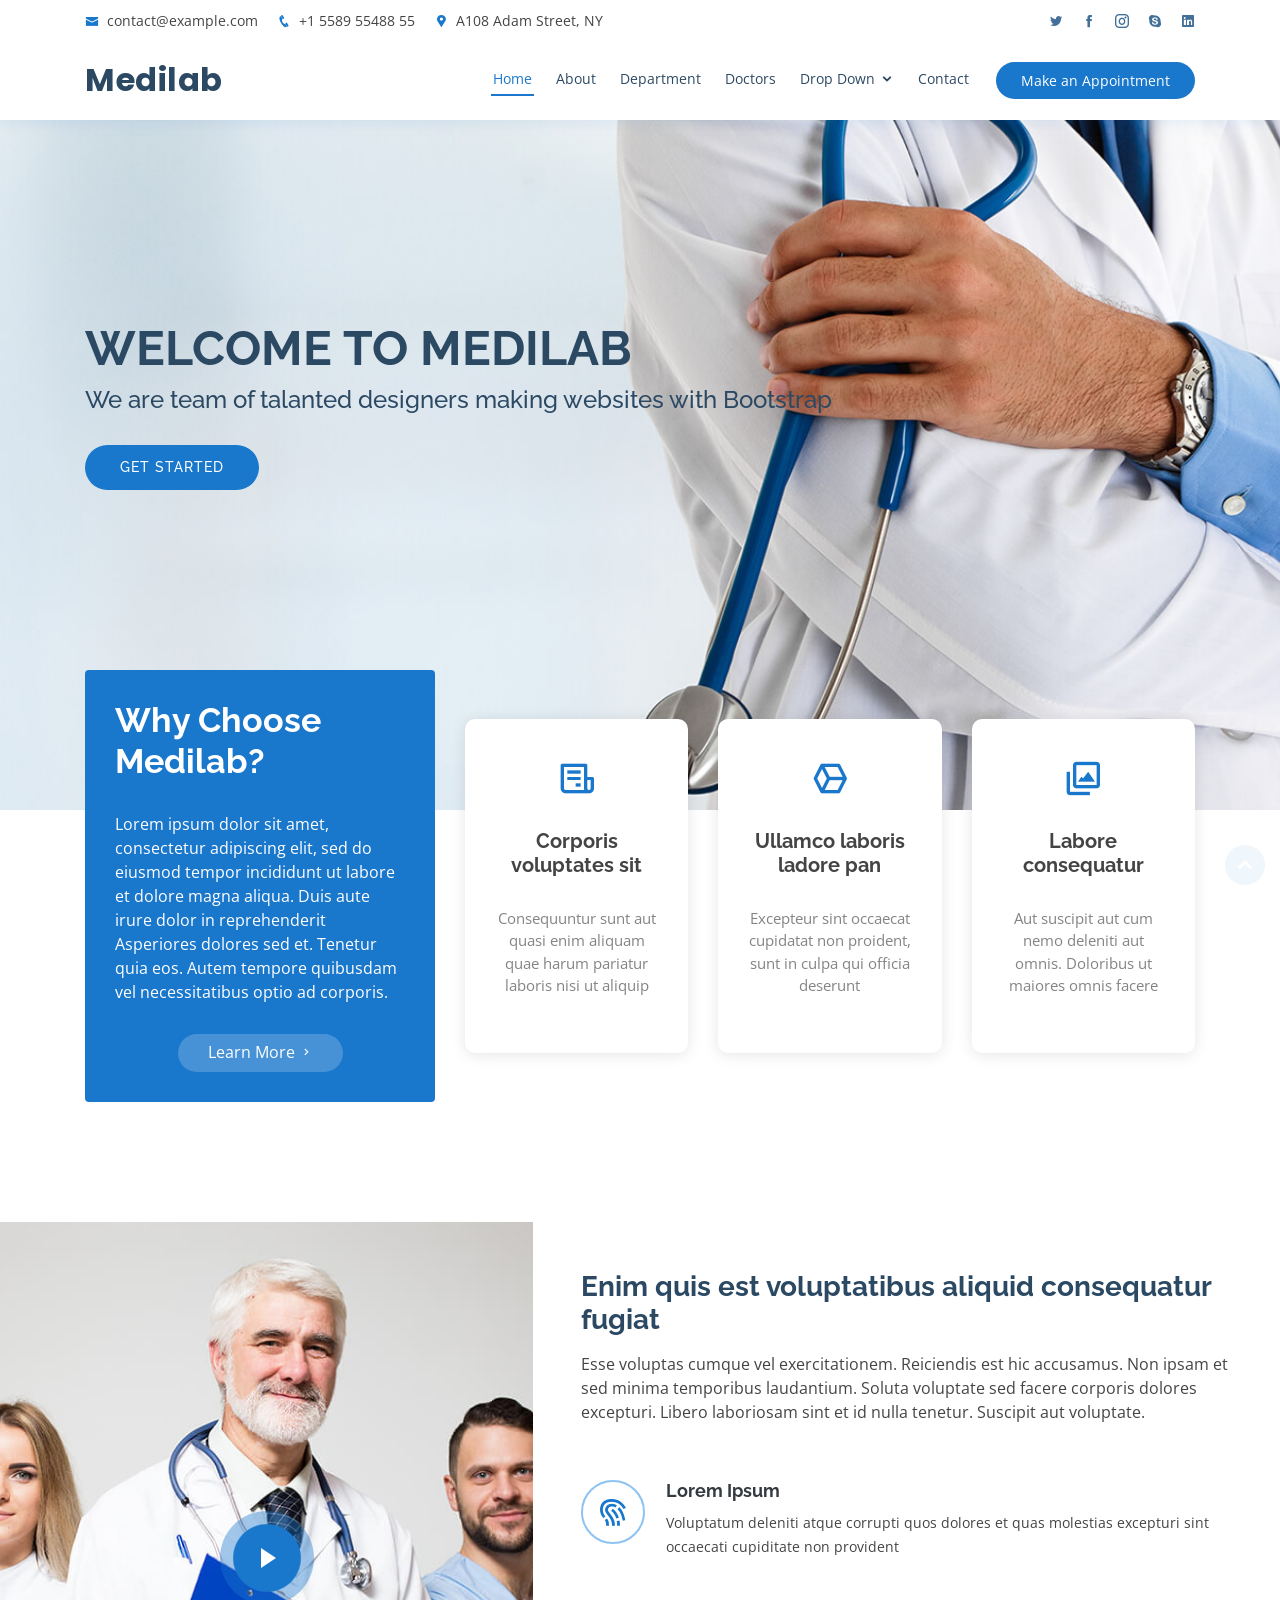
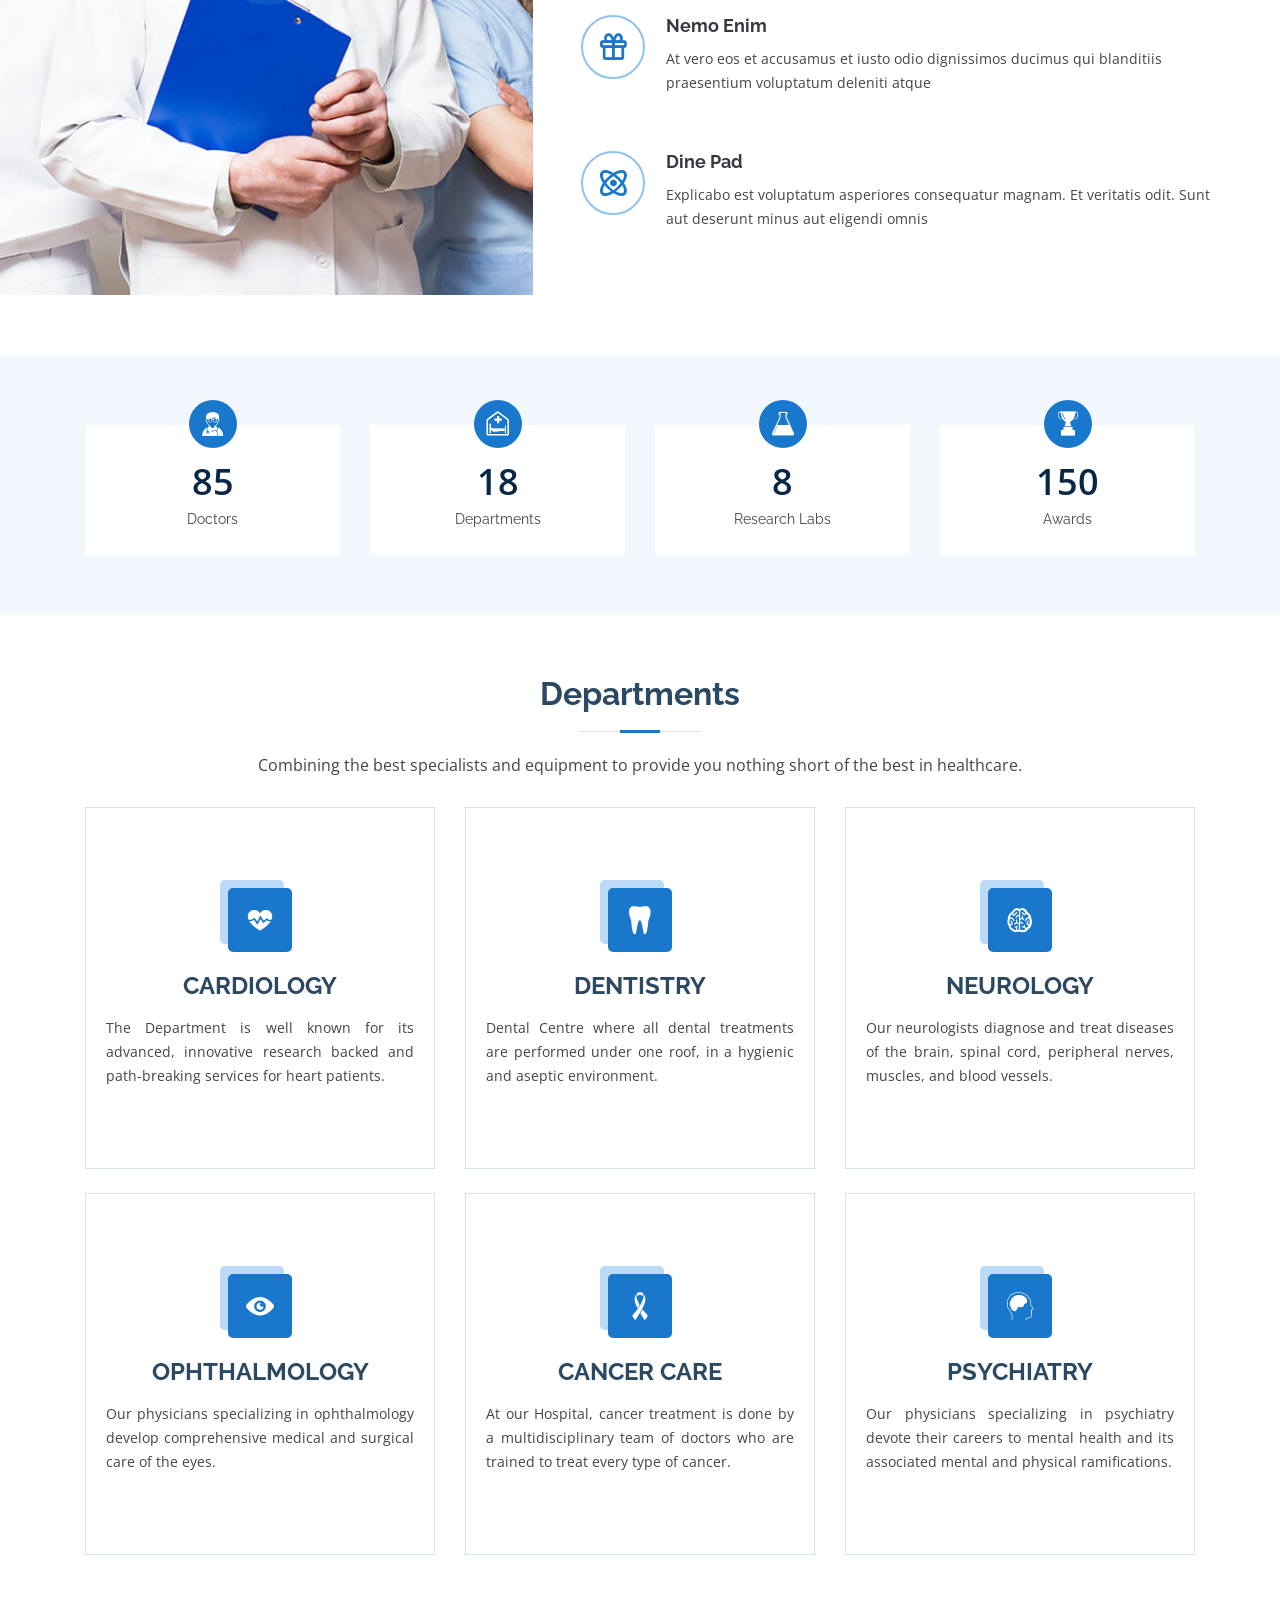
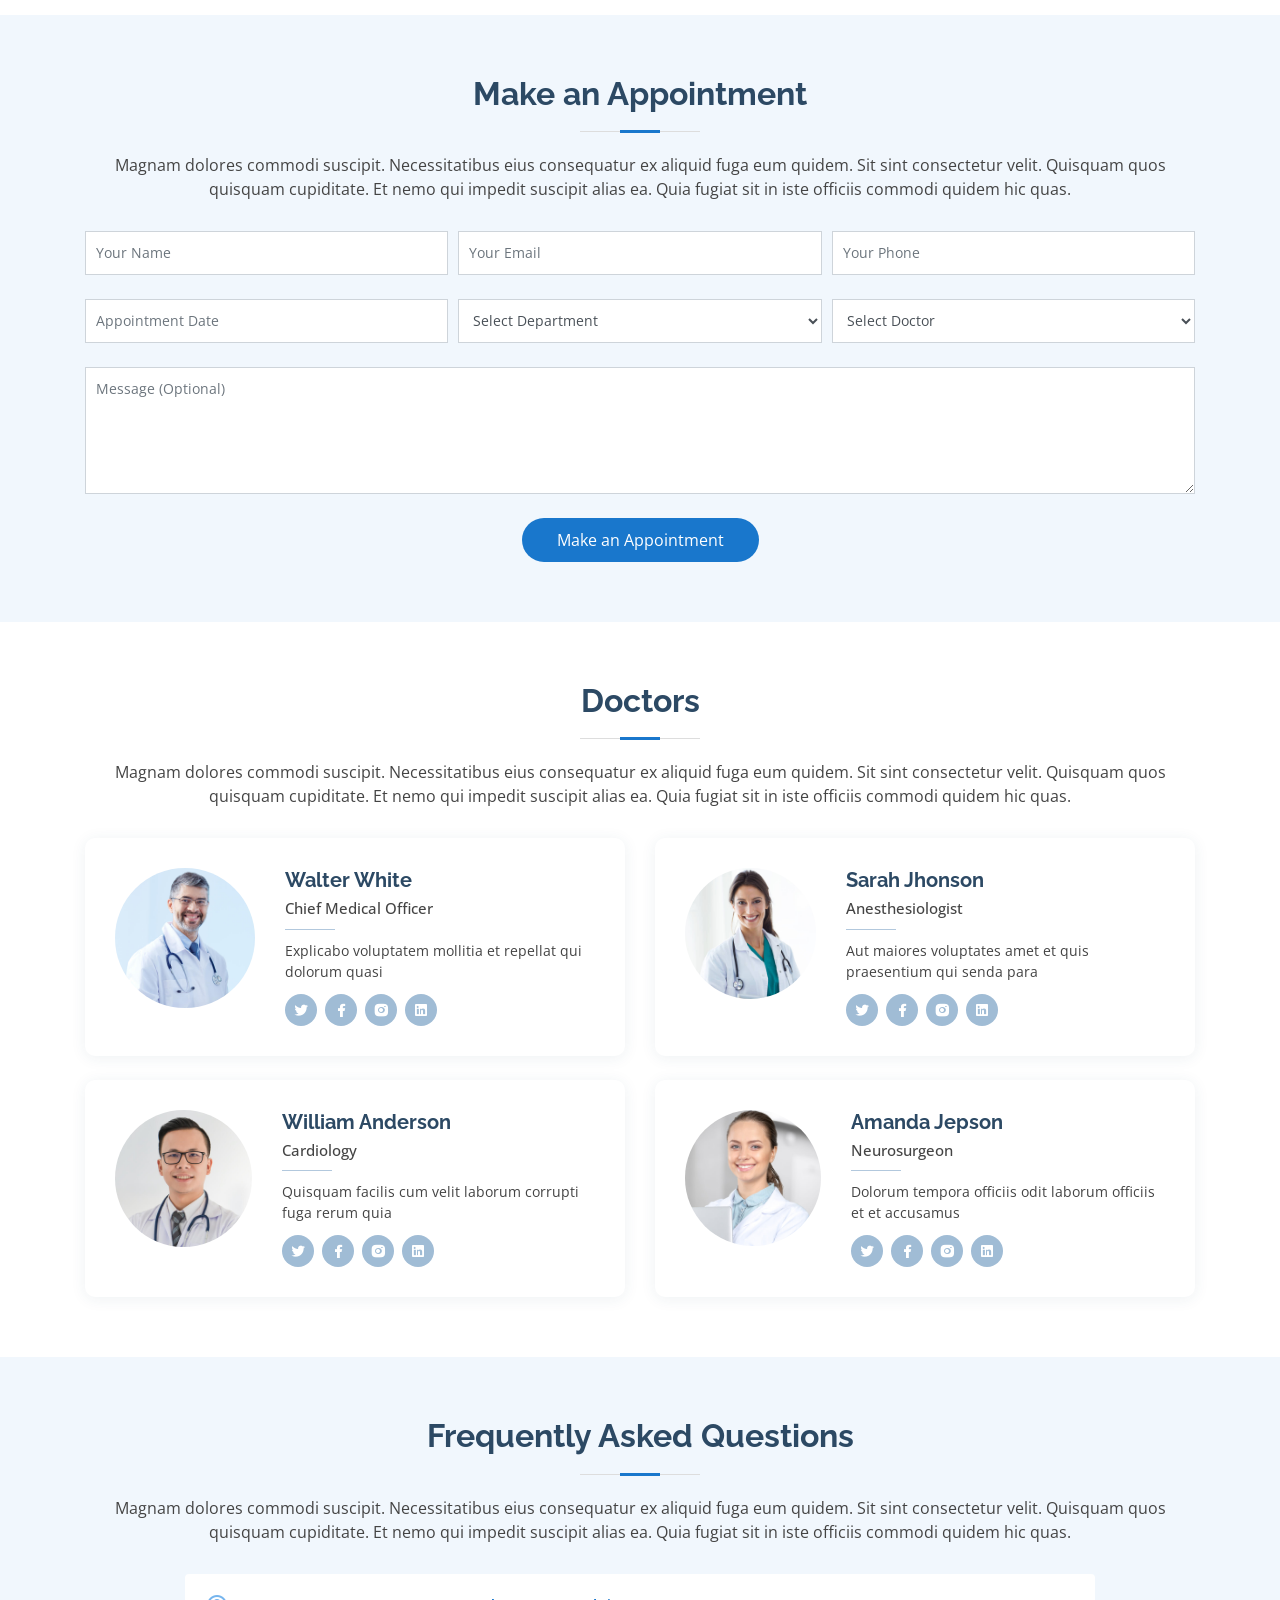
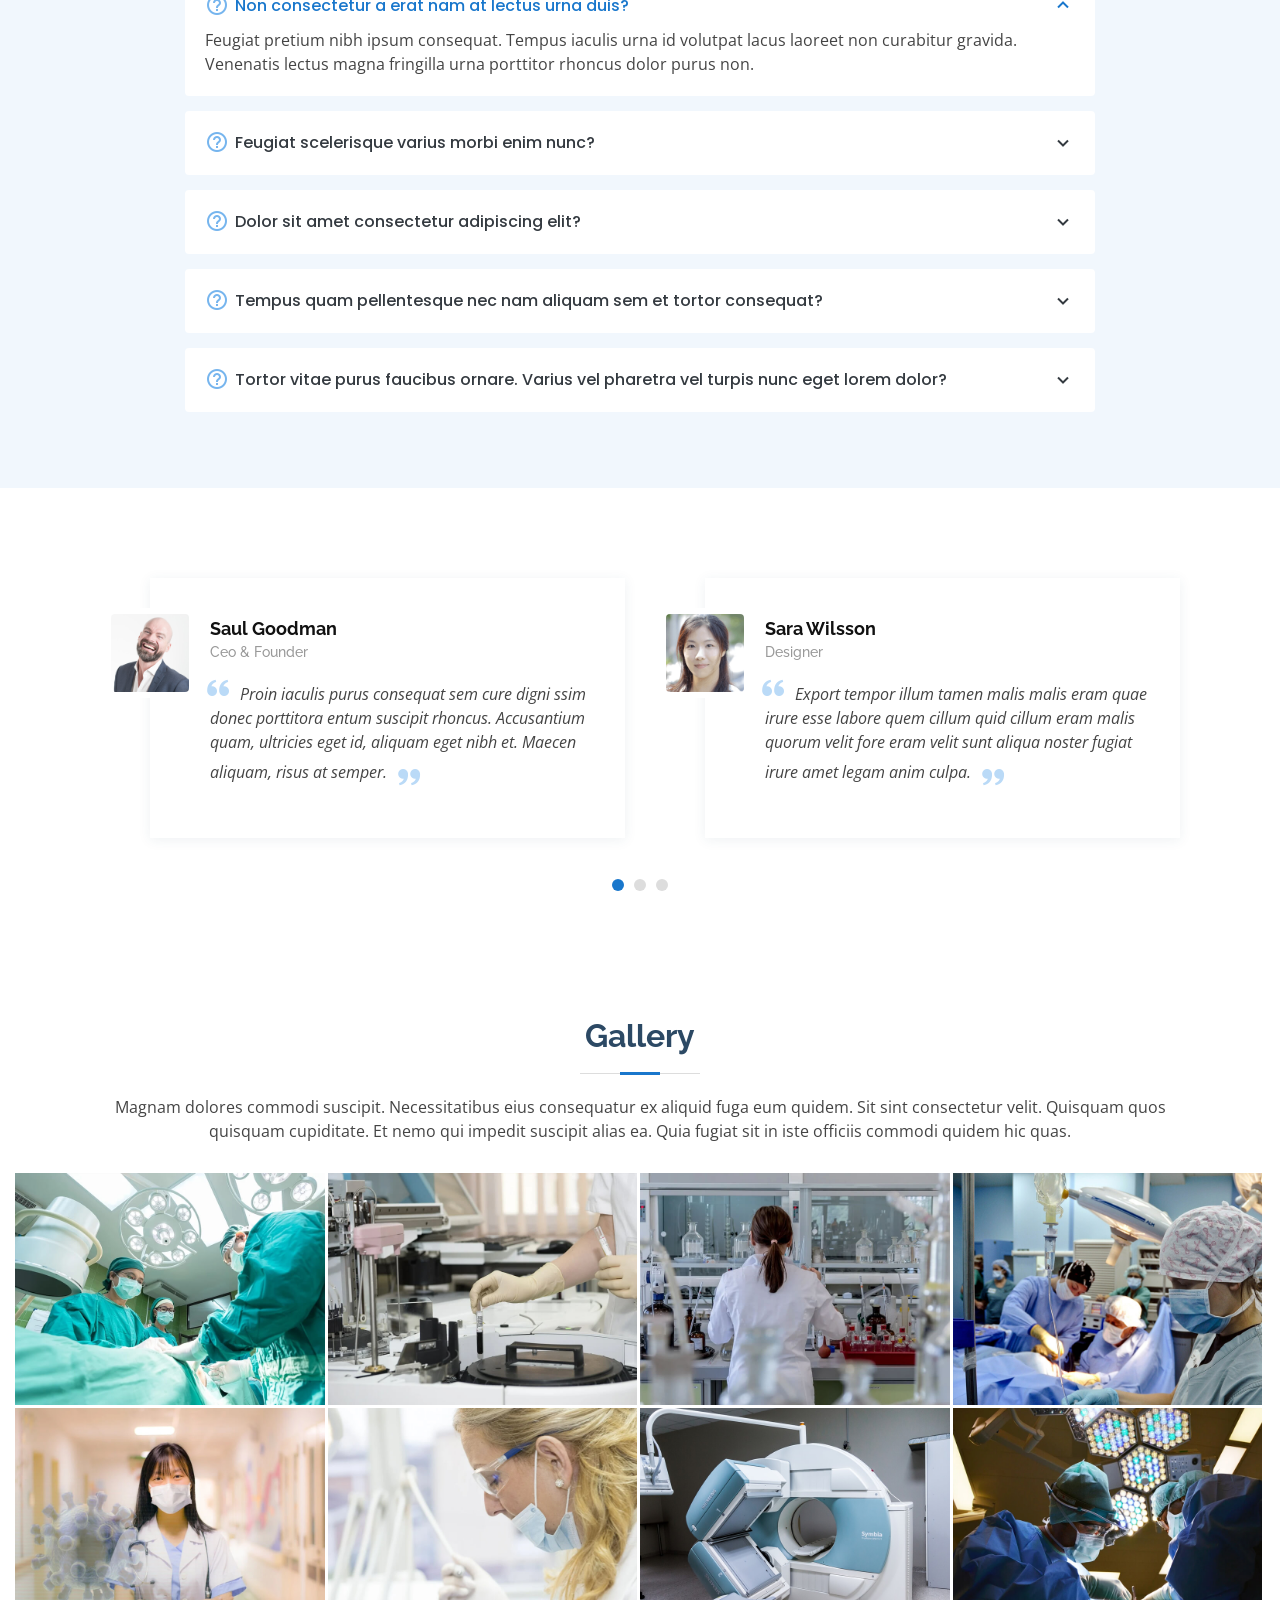
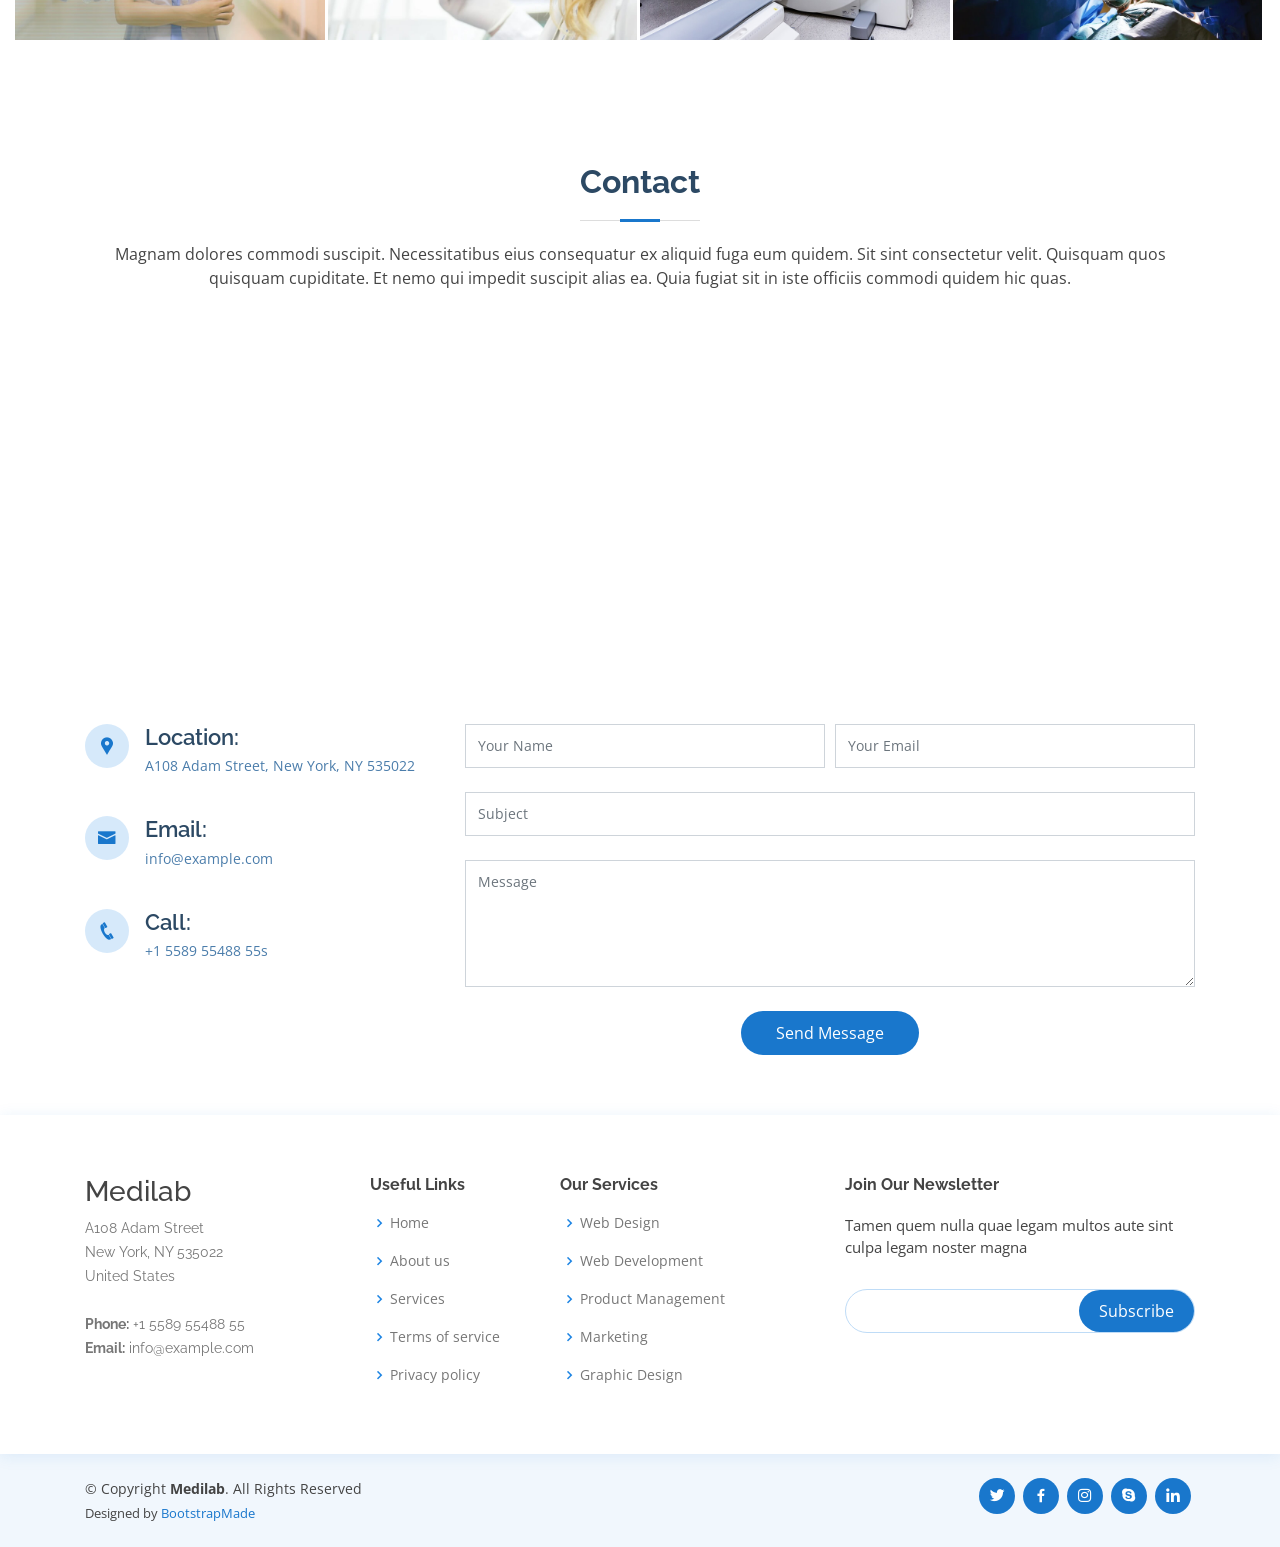
==== commit a999b017: "Merge 73e8c823da32e7262693d42c7b0ef37fa1b25f46 into bc224ad36676929bc0458a74de54075d08854a85" ====
--- a/index.html
+++ b/index.html
@@ -5,7 +5,7 @@
   <meta charset="utf-8">
   <meta content="width=device-width, initial-scale=1.0" name="viewport">
 
-  <title>Medilab Bootstrap Template - Index</title>
+  <title>Medilab</title>
   <meta content="" name="description">
   <meta content="" name="keywords">
 
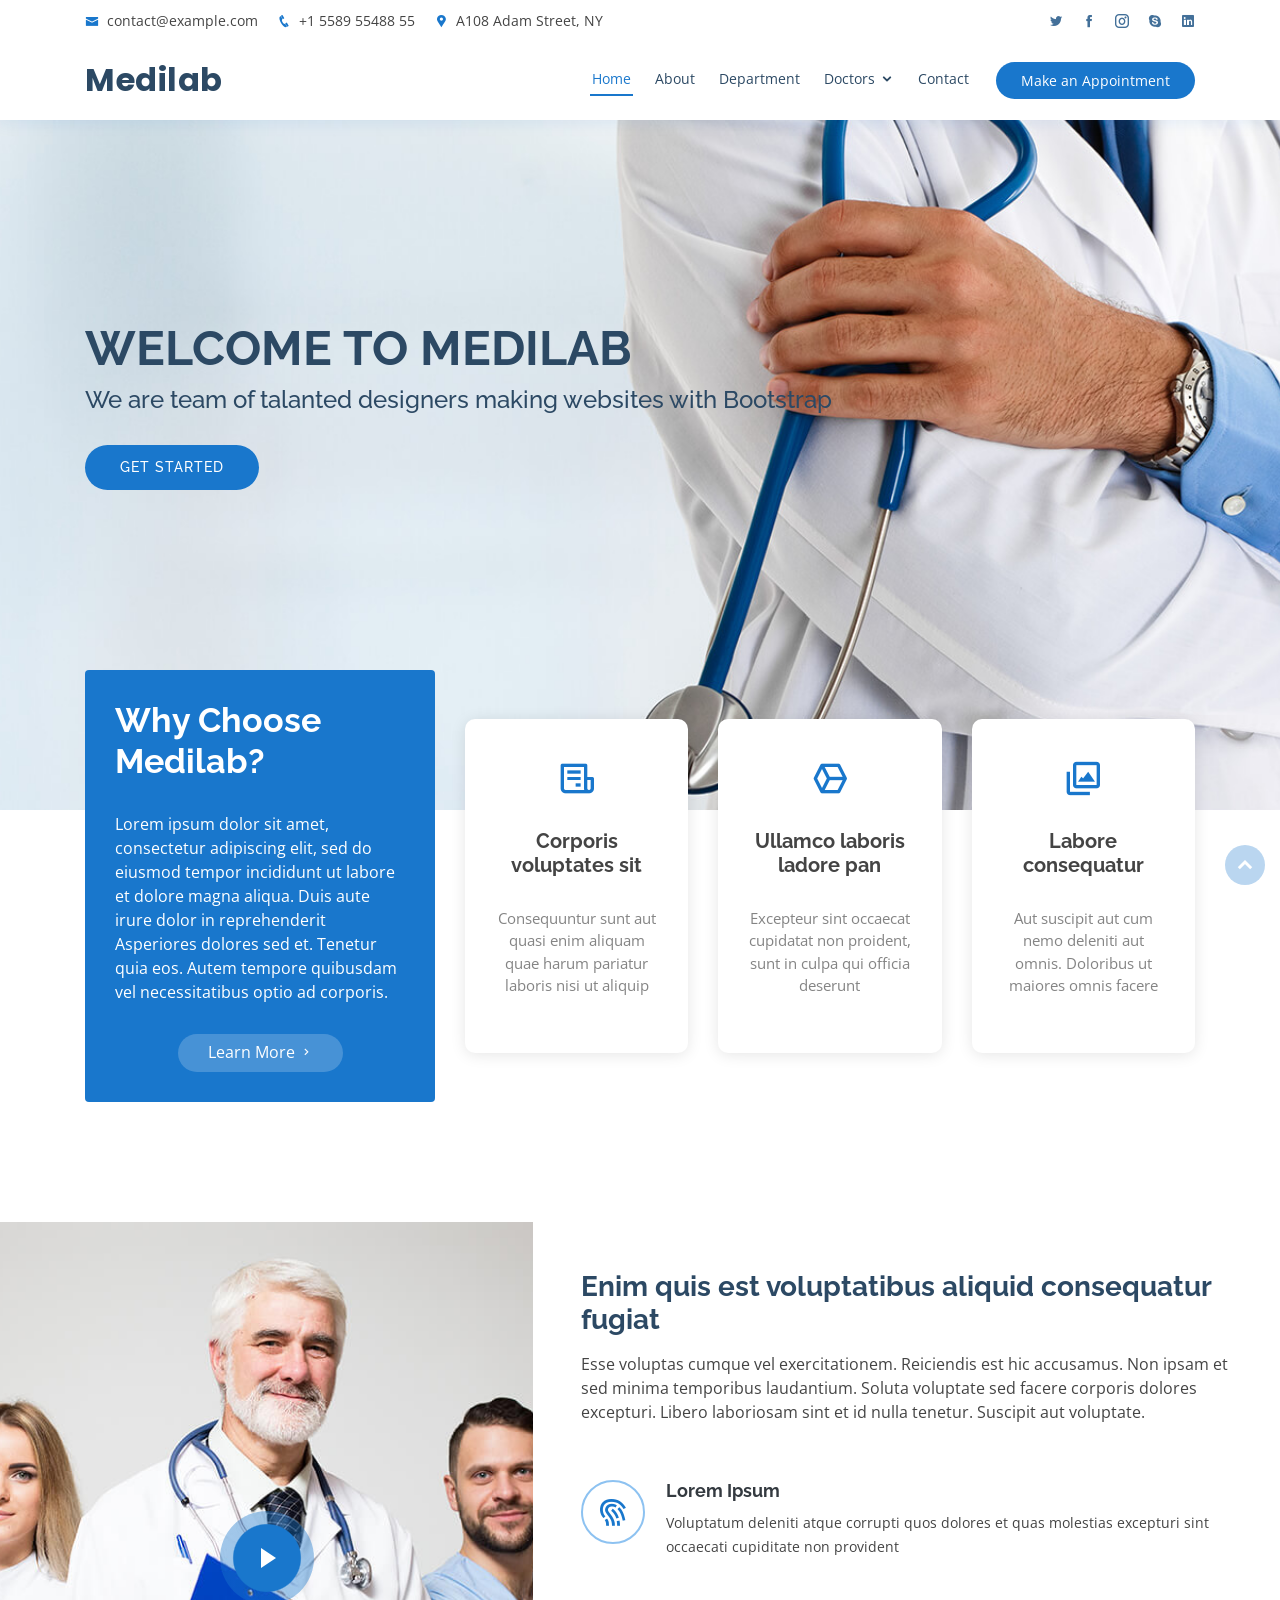
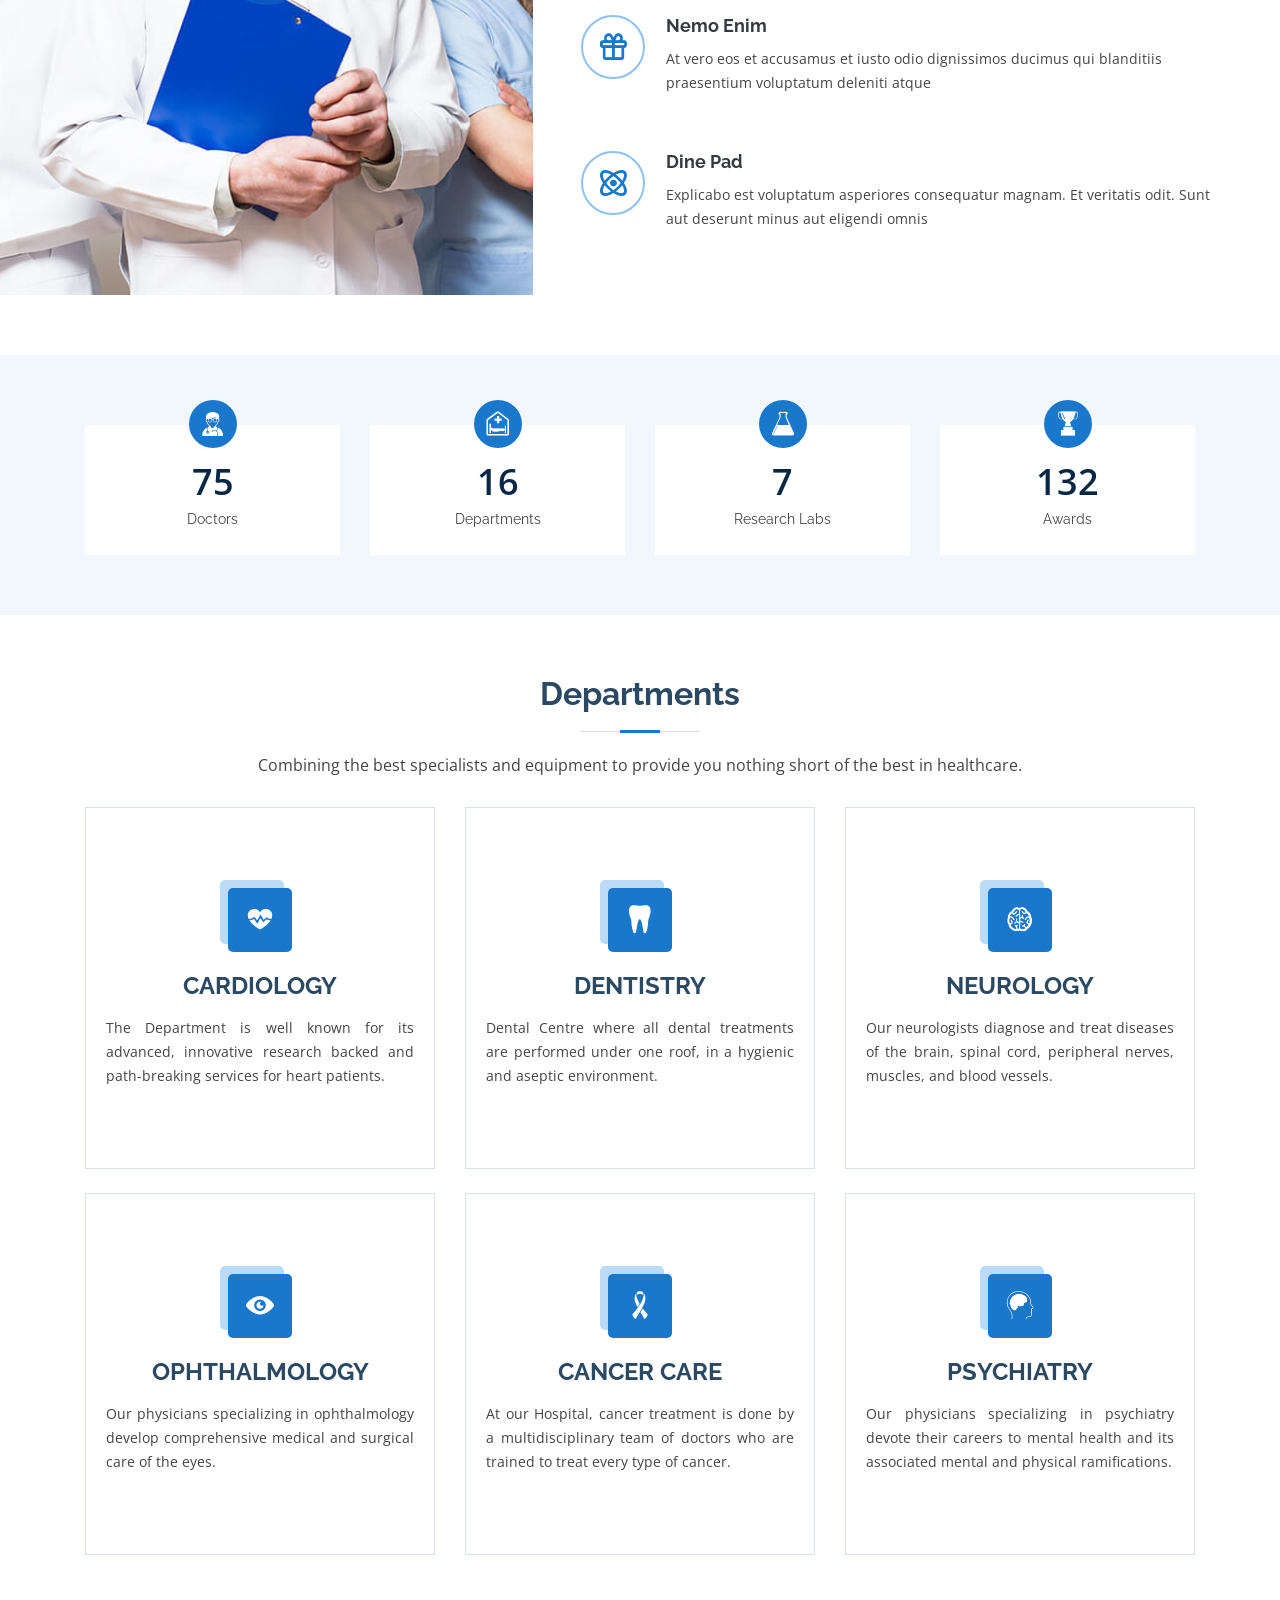
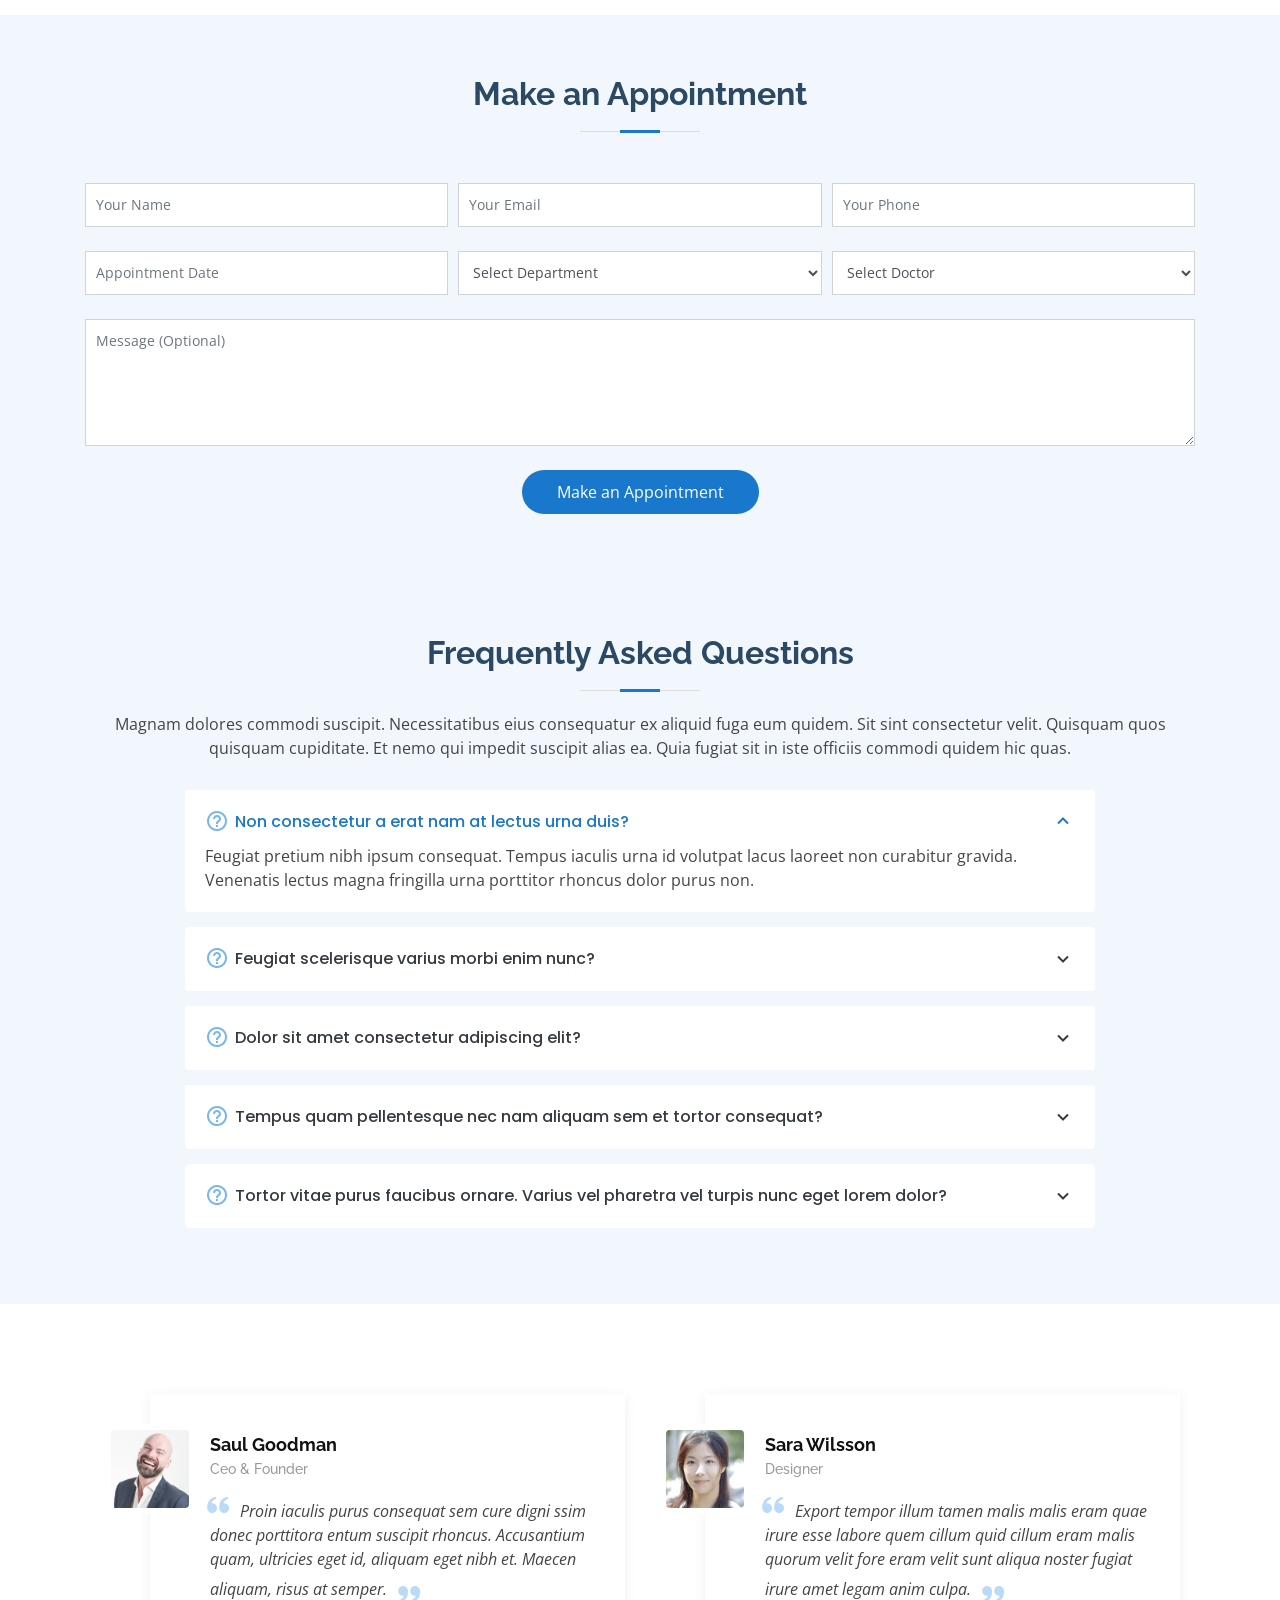
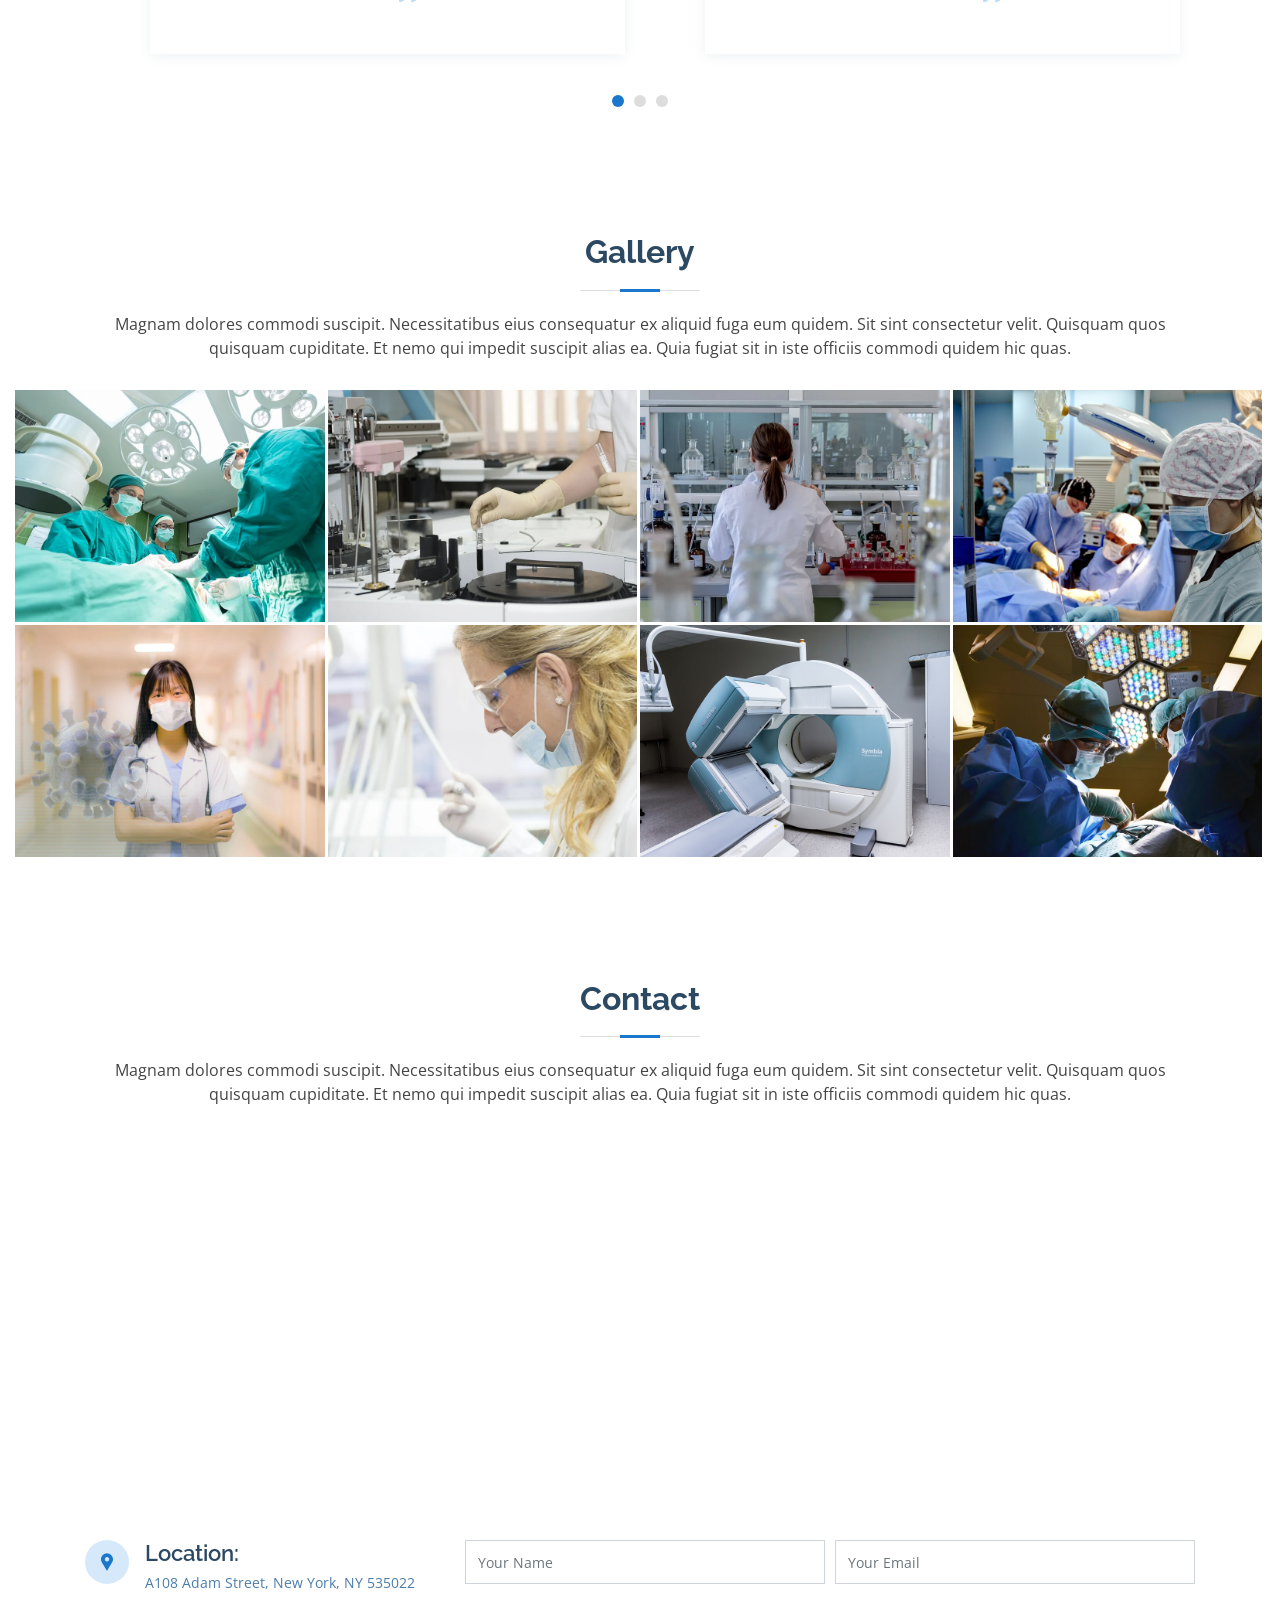
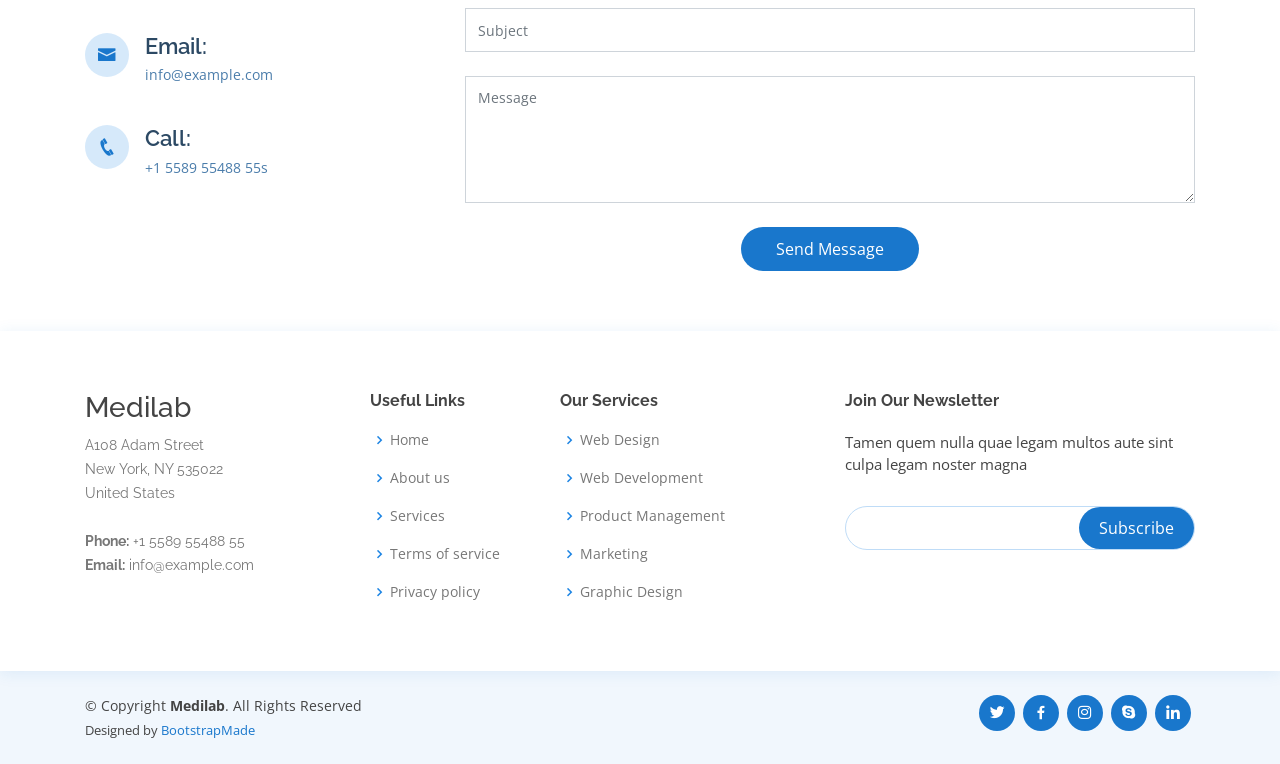
==== commit 85d43318: "Doctor_pages" ====
--- a/index.html
+++ b/index.html
@@ -5,7 +5,7 @@
   <meta charset="utf-8">
   <meta content="width=device-width, initial-scale=1.0" name="viewport">
 
-  <title>Medilab</title>
+  <title>Medilab Bootstrap Template - Index</title>
   <meta content="" name="description">
   <meta content="" name="keywords">
 
@@ -71,11 +71,11 @@
           <li><a href="#about">About</a></li>
           <li><a href="#services">Department</a></li>
           <!-- <li><a href="#departments">Departments</a></li> -->
-          <li><a href="#doctors">Doctors</a></li>
-          <li class="drop-down"><a href="">Drop Down</a>
+          <!-- <li><a href="#doctors">Doctors</a></li> -->
+          <li class="drop-down"><a href="">Doctors</a>
             <ul>
-              <li><a href="#">Drop Down 1</a></li>
-              <li class="drop-down"><a href="#">Deep Drop Down</a>
+              <li><a href="cardiology.html" target="_blank">Cardiologist</a></li>
+              <!-- <li class="drop-down"><a href="#">Deep Drop Down</a>
                 <ul>
                   <li><a href="#">Deep Drop Down 1</a></li>
                   <li><a href="#">Deep Drop Down 2</a></li>
@@ -83,10 +83,13 @@
                   <li><a href="#">Deep Drop Down 4</a></li>
                   <li><a href="#">Deep Drop Down 5</a></li>
                 </ul>
-              </li>
-              <li><a href="#">Drop Down 2</a></li>
-              <li><a href="#">Drop Down 3</a></li>
-              <li><a href="#">Drop Down 4</a></li>
+              </li> -->
+             
+              <li><a href="denistry.html" target="_blank">Dentist</a></li>
+              <li><a href="neurology.html" target="_blank">Neurologist</a></li>
+              <li><a href="opthalmology.html" target="_blank">Opthalmologist</a></li>
+              <li><a href="oncologist.html" target="_blank">Oncologist</a></li>
+              <li><a href="psychtiatrist.html" target="_blank">Psychiatrist</a></li>
             </ul>
           </li>
           <li><a href="#contact">Contact</a></li>
@@ -251,16 +254,16 @@
         <div class="row">
           <div class="col-lg-4 col-md-6 d-flex align-items-stretch">
             <div class="icon-box">
-              <div class="icon"><i class="icofont-heart-beat"></i></div>
-              <h4><a href="">CARDIOLOGY</a></h4>
+              <div class="icon"><a href="cardiology.html" target="_blank"><i class="icofont-heart-beat"></i></a></div>
+              <h4><a href="cardiology.html" target="_blank">CARDIOLOGY</a></h4>
               <p style="text-align:justify;">The Department is well known for its advanced, innovative research backed and path-breaking services for heart patients.</p>
             </div>
           </div>
 
           <div class="col-lg-4 col-md-6 d-flex align-items-stretch mt-4 mt-md-0">
             <div class="icon-box">
-              <div class="icon"><i class="icofont-tooth"></i></div>
-              <h4><a href="">DENTISTRY</a></h4>
+              <div class="icon"><a href="denistry.html" target="_blank"><i class="icofont-tooth"></i></a></div>
+              <h4><a href="denistry.html" target="_blank">DENTISTRY</a></h4>
               <p style="text-align:justify;">Dental Centre where all dental treatments are performed under one roof, in a hygienic and aseptic environment. </p>
             </div>
           </div>
@@ -268,32 +271,32 @@
           <div class="col-lg-4 col-md-6 d-flex align-items-stretch mt-4 mt-lg-0">
             <div class="icon-box">
               <!-- <div class="icon"><i class="icofont-dna-alt-2"></i></div> -->
-              <div class="icon"><i class="icofont-brain-alt"></i></div>
-              <h4><a href="">NEUROLOGY</a></h4>
+              <div class="icon"><a href="neurology.html" target="_blank"><i class="icofont-brain-alt"></i></a></div>
+              <h4><a href="neurology.html" target="_blank">NEUROLOGY</a></h4>
               <p style="text-align:justify;">Our neurologists diagnose and treat diseases of the brain, spinal cord, peripheral nerves, muscles, and blood vessels.</p>
             </div>
           </div>
 
           <div class="col-lg-4 col-md-6 d-flex align-items-stretch mt-4">
             <div class="icon-box">
-              <div class="icon"><i class="icofont-eye-alt"></i></div>
-              <h4><a href="">OPHTHALMOLOGY</a></h4>
+              <div class="icon"><a href="opthalmology.html" target="_blank"><i class="icofont-eye-alt"></i></a></div>
+              <h4><a href="opthalmology.html" target="_blank">OPHTHALMOLOGY</a></h4>
               <p style="text-align:justify;">Our physicians specializing in ophthalmology develop comprehensive medical and surgical care of the eyes. </p>
             </div>
           </div>
 
           <div class="col-lg-4 col-md-6 d-flex align-items-stretch mt-4">
             <div class="icon-box">
-              <div class="icon"><i class="icofont-aids"></i></div>
-              <h4><a href="">CANCER CARE</a></h4>
+              <div class="icon"><a href="oncologist.html" target="_blank"><i class="icofont-aids"></i></a></div>
+              <h4><a href="oncologist.html" target="_blank">CANCER CARE</a></h4>
               <p style="text-align:justify;">At our Hospital, cancer treatment is done by a multidisciplinary team of doctors who are trained to treat every type of cancer.</p>
             </div>
           </div>
 
           <div class="col-lg-4 col-md-6 d-flex align-items-stretch mt-4">
             <div class="icon-box">
-              <div class="icon"><i class="icofont-autism"></i></div>
-              <h4><a href="">PSYCHIATRY</a></h4>
+              <div class="icon"><a href="psychtiatrist.html" target="_blank"><i class="icofont-autism"></i></a></div>
+              <h4><a href="psychtiatrist.html" target="_blank">PSYCHIATRY</a></h4>
               <p style="text-align:justify;">Our physicians specializing in psychiatry devote their careers to mental health and its associated mental and physical ramifications. </p>
             </div>
           </div>
@@ -309,7 +312,7 @@
 
         <div class="section-title">
           <h2>Make an Appointment</h2>
-          <p>Magnam dolores commodi suscipit. Necessitatibus eius consequatur ex aliquid fuga eum quidem. Sit sint consectetur velit. Quisquam quos quisquam cupiditate. Et nemo qui impedit suscipit alias ea. Quia fugiat sit in iste officiis commodi quidem hic quas.</p>
+          <!-- <p>Magnam dolores commodi suscipit. Necessitatibus eius consequatur ex aliquid fuga eum quidem. Sit sint consectetur velit. Quisquam quos quisquam cupiditate. Et nemo qui impedit suscipit alias ea. Quia fugiat sit in iste officiis commodi quidem hic quas.</p> -->
         </div>
 
         <form action="forms/appointment.php" method="post" role="form" class="php-email-form">
@@ -466,12 +469,12 @@
     </section>End Departments Section -->
 
     <!-- ======= Doctors Section ======= -->
-    <section id="doctors" class="doctors">
+    <!-- <section id="doctors" class="doctors">
       <div class="container">
 
         <div class="section-title">
           <h2>Doctors</h2>
-          <p>Magnam dolores commodi suscipit. Necessitatibus eius consequatur ex aliquid fuga eum quidem. Sit sint consectetur velit. Quisquam quos quisquam cupiditate. Et nemo qui impedit suscipit alias ea. Quia fugiat sit in iste officiis commodi quidem hic quas.</p>
+         <p>Magnam dolores commodi suscipit. Necessitatibus eius consequatur ex aliquid fuga eum quidem. Sit sint consectetur velit. Quisquam quos quisquam cupiditate. Et nemo qui impedit suscipit alias ea. Quia fugiat sit in iste officiis commodi quidem hic quas.</p>
         </div>
 
         <div class="row">
@@ -482,16 +485,21 @@
               <div class="member-info">
                 <h4>Walter White</h4>
                 <span>Chief Medical Officer</span>
-                <p>Explicabo voluptatem mollitia et repellat qui dolorum quasi</p>
+                <p>Explicabo voluptatem mollitia et repellat qui dolorum quasi</p> 
                 <div class="social">
                   <a href=""><i class="ri-twitter-fill"></i></a>
                   <a href=""><i class="ri-facebook-fill"></i></a>
                   <a href=""><i class="ri-instagram-fill"></i></a>
                   <a href=""> <i class="ri-linkedin-box-fill"></i> </a>
-                </div>
-              </div>
-            </div>
-          </div>
+                  
+                </div>
+                
+              </div>
+              
+            </div>
+            
+          </div>
+          
 
           <div class="col-lg-6 mt-4 mt-lg-0">
             <div class="member d-flex align-items-start">
@@ -533,7 +541,7 @@
               <div class="member-info">
                 <h4>Amanda Jepson</h4>
                 <span>Neurosurgeon</span>
-                <p>Dolorum tempora officiis odit laborum officiis et et accusamus</p>
+                <p>Dolorum tempora officiis odit laborum officiis et et accusamus</p> 
                 <div class="social">
                   <a href=""><i class="ri-twitter-fill"></i></a>
                   <a href=""><i class="ri-facebook-fill"></i></a>
@@ -547,7 +555,8 @@
         </div>
 
       </div>
-    </section><!-- End Doctors Section -->
+    </section> -->
+    <!-- End Doctors Section -->
 
     <!-- ======= Frequently Asked Questions Section ======= -->
     <section id="faq" class="faq section-bg">
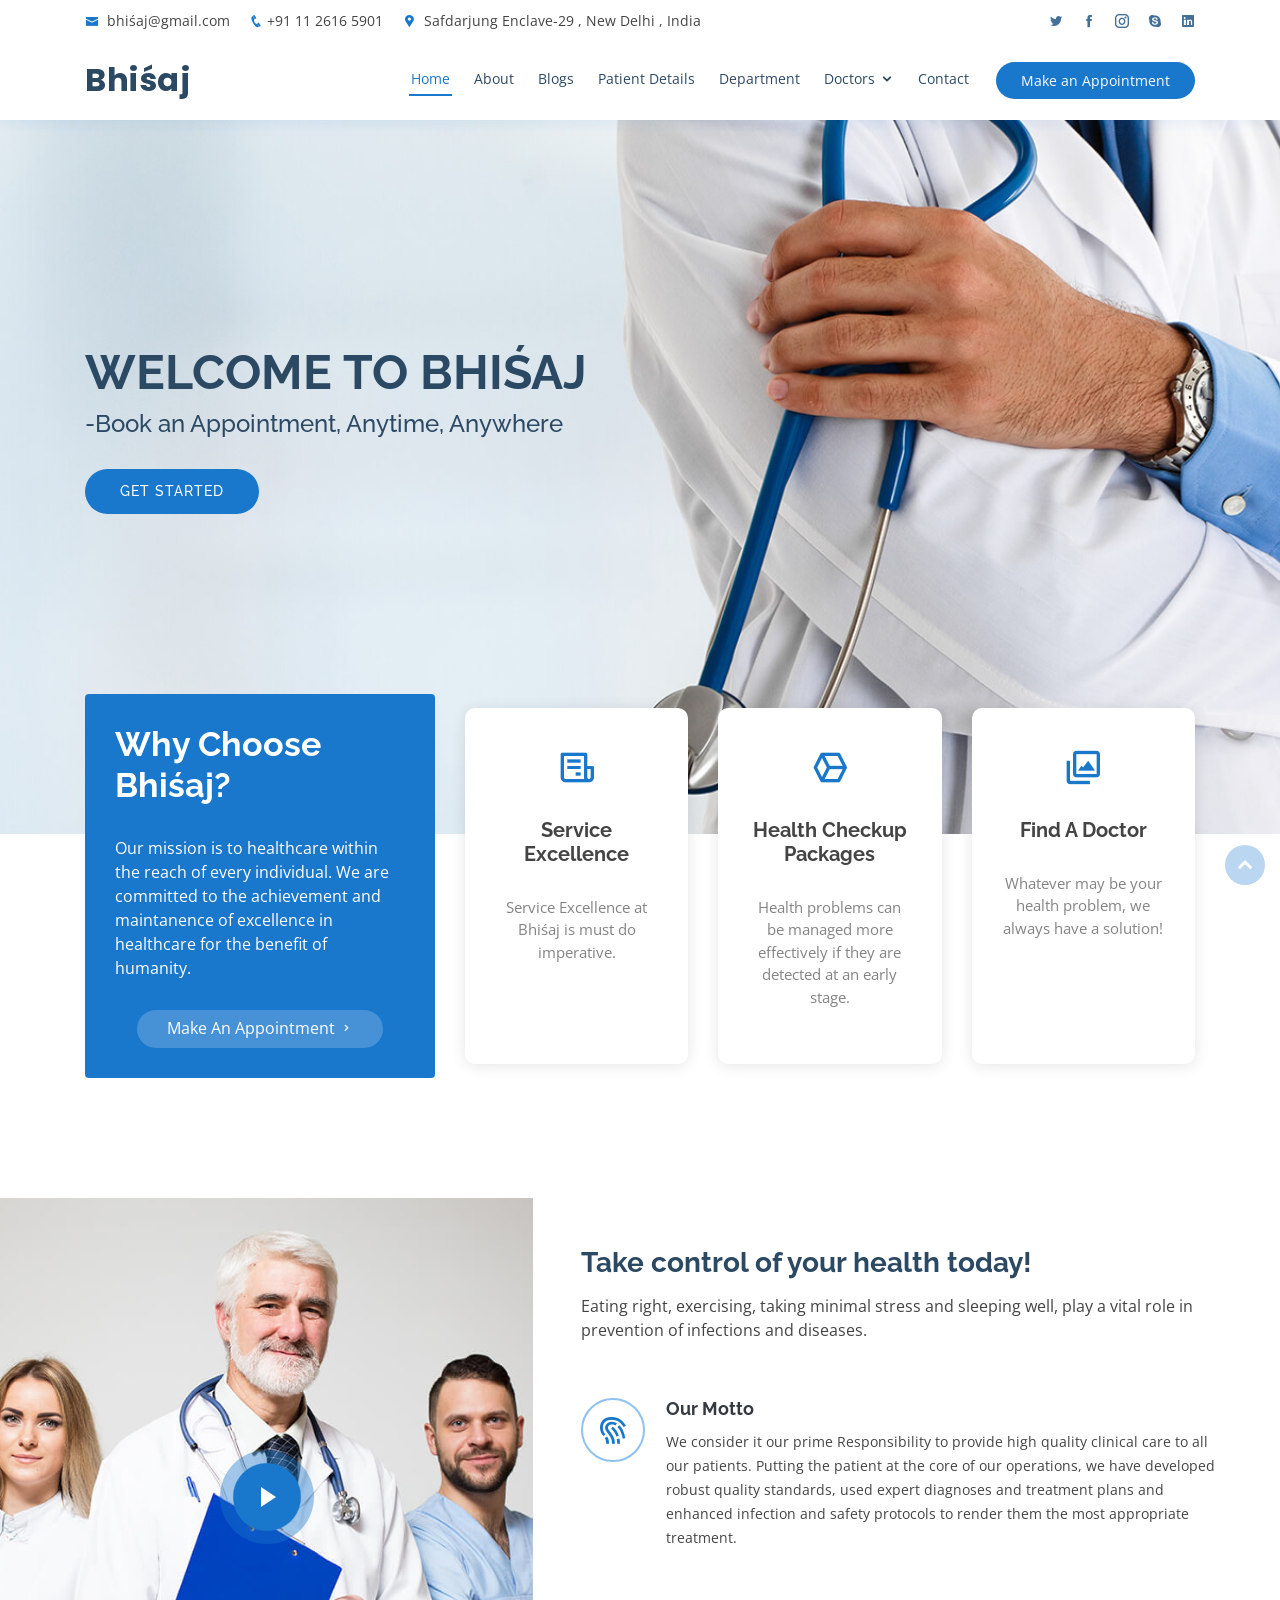
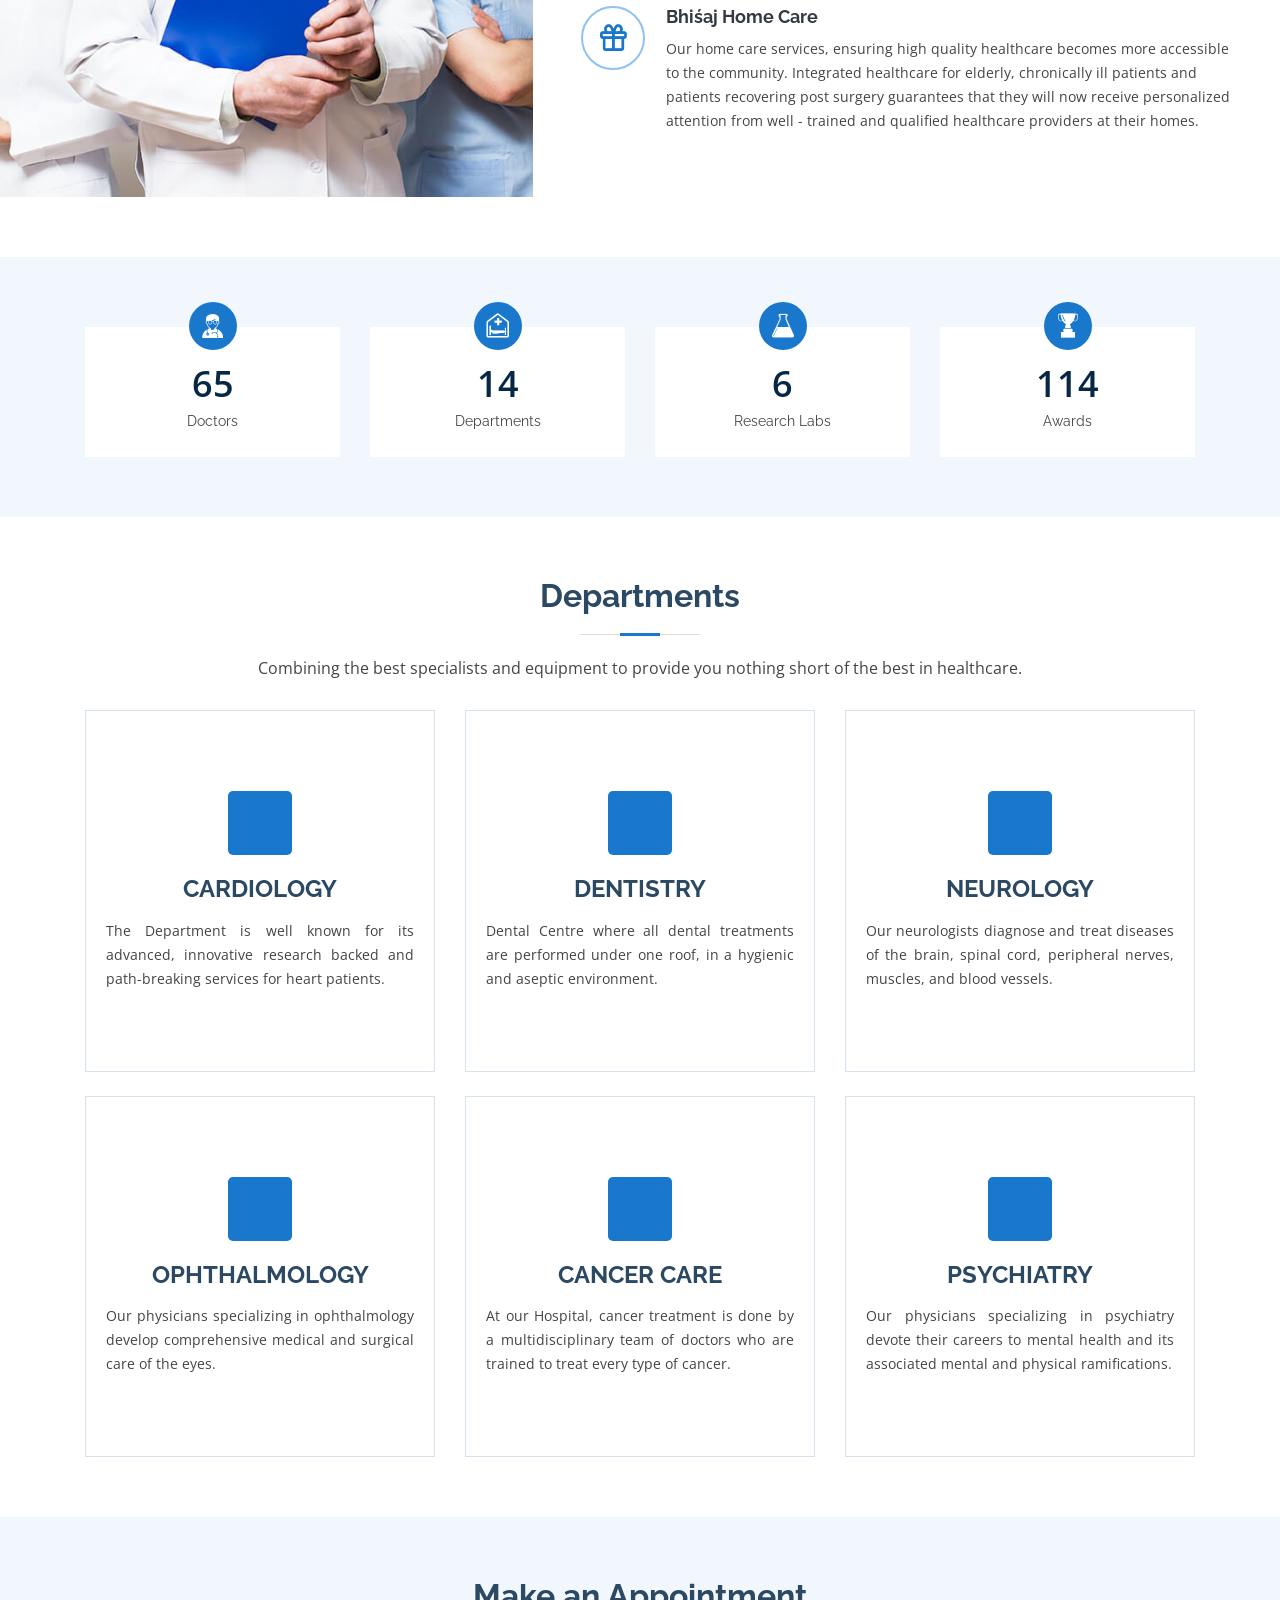
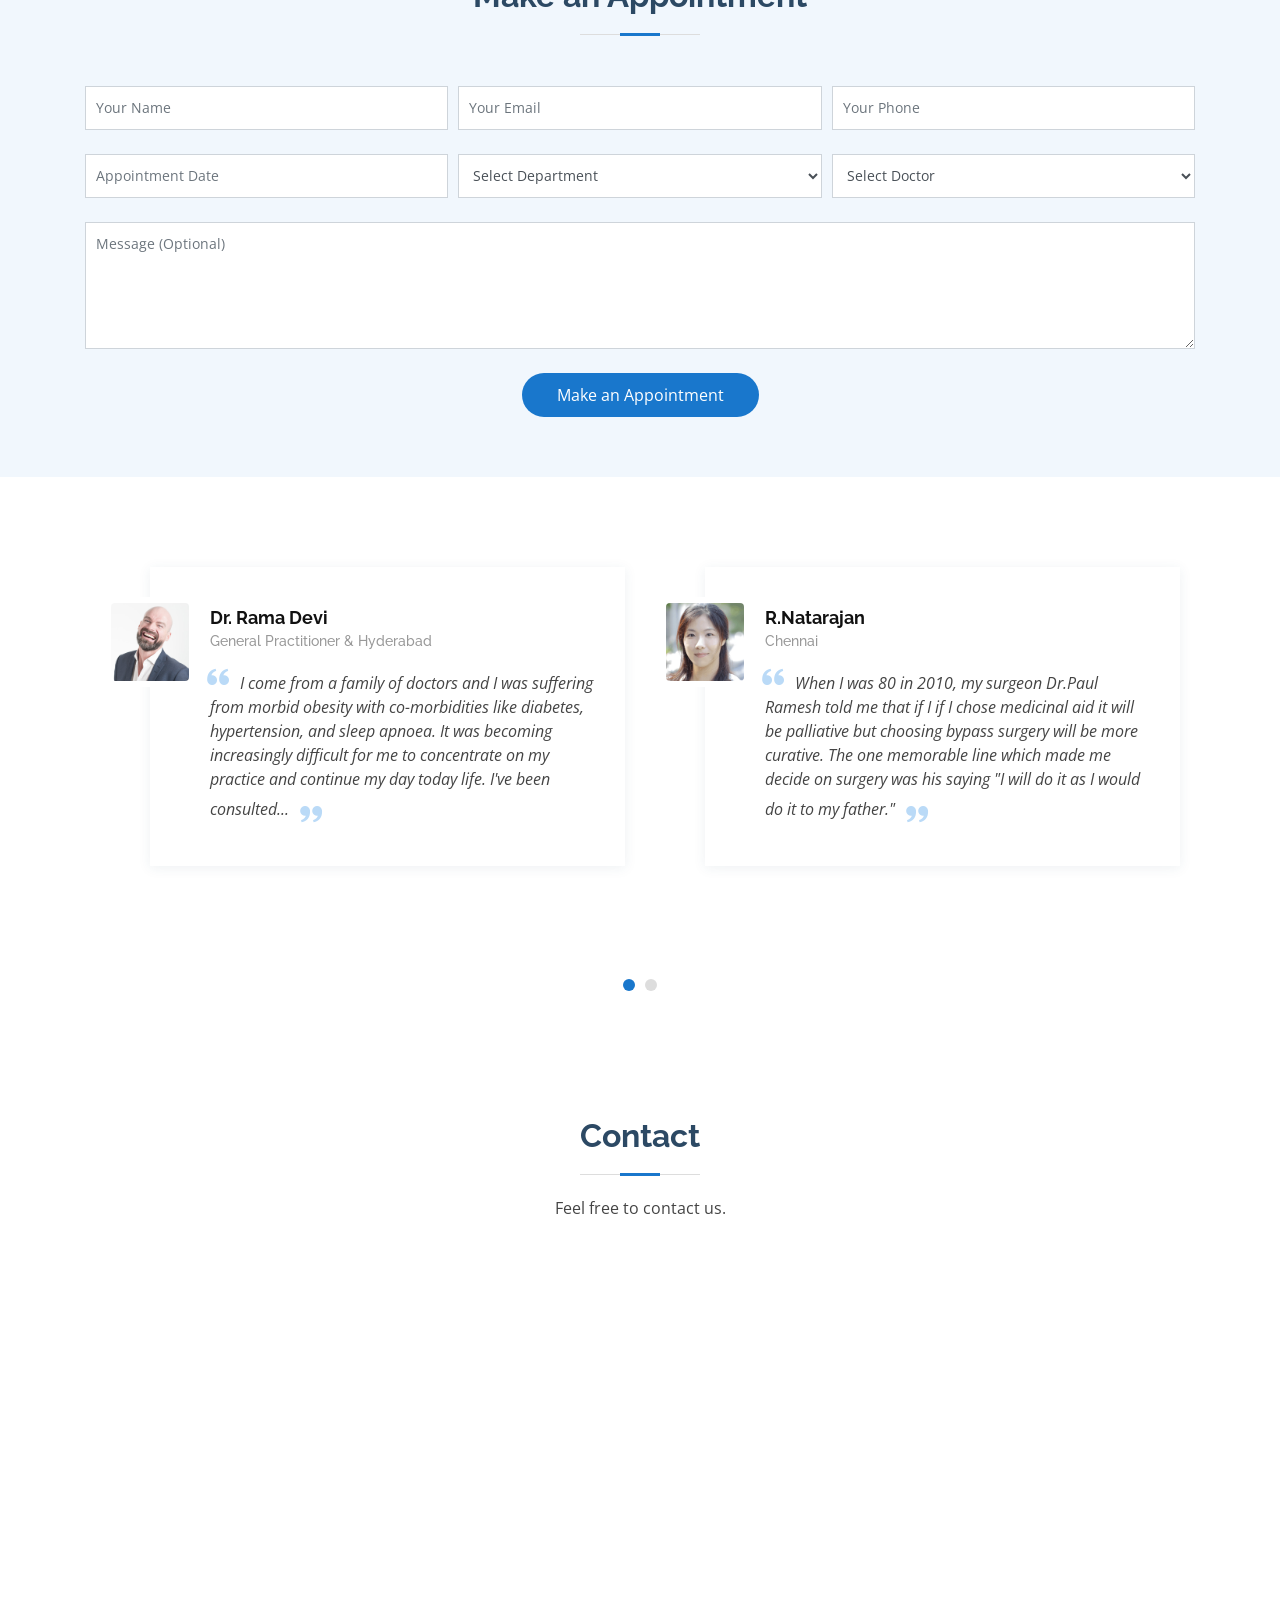
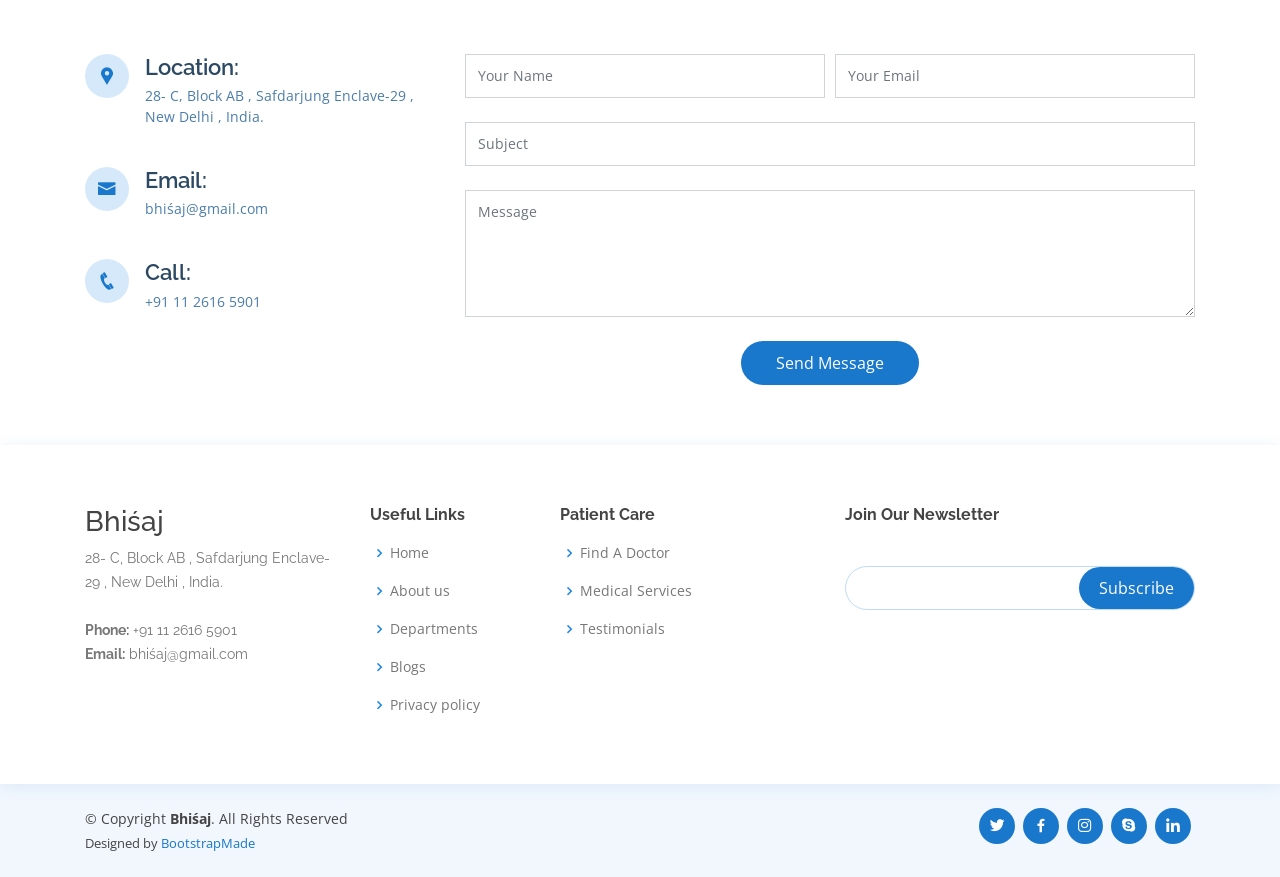
==== commit 127985fe: "Merged the pages and final edits" ====
--- a/index.html
+++ b/index.html
@@ -5,13 +5,13 @@
   <meta charset="utf-8">
   <meta content="width=device-width, initial-scale=1.0" name="viewport">
 
-  <title>Medilab Bootstrap Template - Index</title>
+  <title>Bhiśaj-Book an Appointment, Anytime, Anywhere</title>
   <meta content="" name="description">
   <meta content="" name="keywords">
 
   <!-- Favicons -->
-  <link href="assets/img/favicon.png" rel="icon">
-  <link href="assets/img/apple-touch-icon.png" rel="apple-touch-icon">
+  <!-- <!-- <link href="assets/img/favicon.png" rel="icon">
+  <link href="assets/img/apple-touch-icon.png" rel="apple-touch-icon"> --> -->
 
   <!-- Google Fonts -->
   <link href="https://fonts.googleapis.com/css?family=Open+Sans:300,300i,400,400i,600,600i,700,700i|Raleway:300,300i,400,400i,500,500i,600,600i,700,700i|Poppins:300,300i,400,400i,500,500i,600,600i,700,700i" rel="stylesheet">
@@ -30,8 +30,8 @@
   <link href="assets/css/style.css" rel="stylesheet">
 
   <!-- =======================================================
-  * Template Name: Medilab - v2.1.0
-  * Template URL: https://bootstrapmade.com/medilab-free-medical-bootstrap-theme/
+  * Template Name: Bhiśaj - v2.1.0
+  * Template URL: https://bootstrapmade.com/Bhiśaj-free-medical-bootstrap-theme/
   * Author: BootstrapMade.com
   * License: https://bootstrapmade.com/license/
   ======================================================== -->
@@ -43,9 +43,9 @@
   <div id="topbar" class="d-none d-lg-flex align-items-center fixed-top">
     <div class="container d-flex">
       <div class="contact-info mr-auto">
-        <i class="icofont-envelope"></i> <a href="mailto:contact@example.com">contact@example.com</a>
-        <i class="icofont-phone"></i> +1 5589 55488 55
-        <i class="icofont-google-map"></i> A108 Adam Street, NY
+        <i class="icofont-envelope"></i> <a href="mailto:bhiśaj@gmail.com">bhiśaj@gmail.com</a>
+        <i class="icofont-phone"></i>+91 11 2616 5901
+        <i class="icofont-google-map"></i> Safdarjung Enclave-29 , New Delhi , India
       </div>
       <div class="social-links">
         <a href="#" class="twitter"><i class="icofont-twitter"></i></a>
@@ -61,7 +61,7 @@
   <header id="header" class="fixed-top">
     <div class="container d-flex align-items-center">
 
-      <h1 class="logo mr-auto"><a href="index.html">Medilab</a></h1>
+      <h1 class="logo mr-auto"><a href="index.html">Bhiśaj</a></h1>
       <!-- Uncomment below if you prefer to use an image logo -->
       <!-- <a href="index.html" class="logo mr-auto"><img src="assets/img/logo.png" alt="" class="img-fluid"></a>-->
 
@@ -69,6 +69,8 @@
         <ul>
           <li class="active"><a href="index.html">Home</a></li>
           <li><a href="#about">About</a></li>
+          <li><a href="blog_page/blog_page.html" target="_blank">Blogs</a></li>
+          <li><a href="patient_details/patient_details.html" target="_blank">Patient Details</a></li>
           <li><a href="#services">Department</a></li>
           <!-- <li><a href="#departments">Departments</a></li> -->
           <!-- <li><a href="#doctors">Doctors</a></li> -->
@@ -105,8 +107,8 @@
   <!-- ======= Hero Section ======= -->
   <section id="hero" class="d-flex align-items-center">
     <div class="container">
-      <h1>Welcome to Medilab</h1>
-      <h2>We are team of talanted designers making websites with Bootstrap</h2>
+      <h1>Welcome to Bhiśaj</h1>
+      <h2>-Book an Appointment, Anytime, Anywhere</h2>
       <a href="#about" class="btn-get-started scrollto">Get Started</a>
     </div>
   </section><!-- End Hero -->
@@ -120,13 +122,12 @@
         <div class="row">
           <div class="col-lg-4 d-flex align-items-stretch">
             <div class="content">
-              <h3>Why Choose Medilab?</h3>
+              <h3>Why Choose Bhiśaj?</h3>
               <p>
-                Lorem ipsum dolor sit amet, consectetur adipiscing elit, sed do eiusmod tempor incididunt ut labore et dolore magna aliqua. Duis aute irure dolor in reprehenderit
-                Asperiores dolores sed et. Tenetur quia eos. Autem tempore quibusdam vel necessitatibus optio ad corporis.
+                Our mission is to healthcare within the reach of every individual. We are committed to the achievement and maintanence of excellence in healthcare for the benefit of humanity.
               </p>
               <div class="text-center">
-                <a href="#" class="more-btn">Learn More <i class="bx bx-chevron-right"></i></a>
+                <a  href="#appointment" class="more-btn">Make An Appointment <i class="bx bx-chevron-right"></i></a>
               </div>
             </div>
           </div>
@@ -136,22 +137,22 @@
                 <div class="col-xl-4 d-flex align-items-stretch">
                   <div class="icon-box mt-4 mt-xl-0">
                     <i class="bx bx-receipt"></i>
-                    <h4>Corporis voluptates sit</h4>
-                    <p>Consequuntur sunt aut quasi enim aliquam quae harum pariatur laboris nisi ut aliquip</p>
+                    <h4>Service Excellence</h4>
+                    <p>Service Excellence at Bhiśaj is must do imperative.</p>
                   </div>
                 </div>
                 <div class="col-xl-4 d-flex align-items-stretch">
                   <div class="icon-box mt-4 mt-xl-0">
                     <i class="bx bx-cube-alt"></i>
-                    <h4>Ullamco laboris ladore pan</h4>
-                    <p>Excepteur sint occaecat cupidatat non proident, sunt in culpa qui officia deserunt</p>
+                    <h4>Health Checkup Packages</h4>
+                    <p>Health problems can be managed more effectively if they are detected at an early stage.</p>
                   </div>
                 </div>
                 <div class="col-xl-4 d-flex align-items-stretch">
                   <div class="icon-box mt-4 mt-xl-0">
                     <i class="bx bx-images"></i>
-                    <h4>Labore consequatur</h4>
-                    <p>Aut suscipit aut cum nemo deleniti aut omnis. Doloribus ut maiores omnis facere</p>
+                    <h4>Find A Doctor</h4>
+                    <p>Whatever may be your health problem, we always have a solution!</p>
                   </div>
                 </div>
               </div>
@@ -172,27 +173,21 @@
           </div>
 
           <div class="col-xl-7 col-lg-6 icon-boxes d-flex flex-column align-items-stretch justify-content-center py-5 px-lg-5">
-            <h3>Enim quis est voluptatibus aliquid consequatur fugiat</h3>
-            <p>Esse voluptas cumque vel exercitationem. Reiciendis est hic accusamus. Non ipsam et sed minima temporibus laudantium. Soluta voluptate sed facere corporis dolores excepturi. Libero laboriosam sint et id nulla tenetur. Suscipit aut voluptate.</p>
+            <h3>Take control of your health today!</h3>
+            <p>Eating right, exercising, taking minimal stress and sleeping well, play a vital role in prevention of infections and diseases.</p>
 
             <div class="icon-box">
               <div class="icon"><i class="bx bx-fingerprint"></i></div>
-              <h4 class="title"><a href="">Lorem Ipsum</a></h4>
-              <p class="description">Voluptatum deleniti atque corrupti quos dolores et quas molestias excepturi sint occaecati cupiditate non provident</p>
+              <h4 class="title"><a href="">Our Motto</a></h4>
+              <p class="description">We consider it our prime Responsibility to provide high quality clinical care to all our patients. Putting the patient at the core of our operations, we have developed robust quality standards, used expert diagnoses and treatment plans and enhanced infection and safety protocols to render them the most appropriate treatment.</p>
             </div>
 
             <div class="icon-box">
               <div class="icon"><i class="bx bx-gift"></i></div>
-              <h4 class="title"><a href="">Nemo Enim</a></h4>
-              <p class="description">At vero eos et accusamus et iusto odio dignissimos ducimus qui blanditiis praesentium voluptatum deleniti atque</p>
-            </div>
-
-            <div class="icon-box">
-              <div class="icon"><i class="bx bx-atom"></i></div>
-              <h4 class="title"><a href="">Dine Pad</a></h4>
-              <p class="description">Explicabo est voluptatum asperiores consequatur magnam. Et veritatis odit. Sunt aut deserunt minus aut eligendi omnis</p>
-            </div>
-
+              <h4 class="title"><a href="">Bhiśaj Home Care</a></h4>
+              <p class="description"> Our home care services, ensuring high quality healthcare becomes more accessible to the community. Integrated healthcare for elderly, chronically ill patients and patients recovering post surgery guarantees that they will now receive personalized attention from well - trained and qualified healthcare providers at their homes.
+              </p>
+            </div>
           </div>
         </div>
 
@@ -559,7 +554,7 @@
     <!-- End Doctors Section -->
 
     <!-- ======= Frequently Asked Questions Section ======= -->
-    <section id="faq" class="faq section-bg">
+    <!-- <section id="faq" class="faq section-bg">
       <div class="container">
 
         <div class="section-title">
@@ -618,7 +613,7 @@
         </div>
 
       </div>
-    </section><!-- End Frequently Asked Questions Section -->
+    </section>End Frequently Asked Questions Section -->
 
     <!-- ======= Testimonials Section ======= -->
     <section id="testimonials" class="testimonials">
@@ -629,11 +624,11 @@
           <div class="testimonial-wrap">
             <div class="testimonial-item">
               <img src="assets/img/testimonials/testimonials-1.jpg" class="testimonial-img" alt="">
-              <h3>Saul Goodman</h3>
-              <h4>Ceo &amp; Founder</h4>
+              <h3>Dr. Rama Devi</h3>
+              <h4>General Practitioner &amp; Hyderabad</h4>
               <p>
                 <i class="bx bxs-quote-alt-left quote-icon-left"></i>
-                Proin iaculis purus consequat sem cure digni ssim donec porttitora entum suscipit rhoncus. Accusantium quam, ultricies eget id, aliquam eget nibh et. Maecen aliquam, risus at semper.
+                I come from a family of doctors and I was suffering from morbid obesity with co-morbidities like diabetes, hypertension, and sleep apnoea. It was becoming increasingly difficult for me to concentrate on my practice and continue my day today life. I've been consulted...
                 <i class="bx bxs-quote-alt-right quote-icon-right"></i>
               </p>
             </div>
@@ -642,11 +637,11 @@
           <div class="testimonial-wrap">
             <div class="testimonial-item">
               <img src="assets/img/testimonials/testimonials-2.jpg" class="testimonial-img" alt="">
-              <h3>Sara Wilsson</h3>
-              <h4>Designer</h4>
+              <h3>R.Natarajan</h3>
+              <h4>Chennai</h4>
               <p>
                 <i class="bx bxs-quote-alt-left quote-icon-left"></i>
-                Export tempor illum tamen malis malis eram quae irure esse labore quem cillum quid cillum eram malis quorum velit fore eram velit sunt aliqua noster fugiat irure amet legam anim culpa.
+                When I was 80 in 2010, my surgeon Dr.Paul Ramesh told me that if I if I chose medicinal aid it will be palliative but choosing bypass surgery will be more curative. The one memorable line which made me decide on surgery was his saying "I will do it as I would do it to my father."
                 <i class="bx bxs-quote-alt-right quote-icon-right"></i>
               </p>
             </div>
@@ -655,11 +650,10 @@
           <div class="testimonial-wrap">
             <div class="testimonial-item">
               <img src="assets/img/testimonials/testimonials-3.jpg" class="testimonial-img" alt="">
-              <h3>Jena Karlis</h3>
-              <h4>Store Owner</h4>
+              <h3>Ms. Leela Kalyanaraman</h3>
               <p>
                 <i class="bx bxs-quote-alt-left quote-icon-left"></i>
-                Enim nisi quem export duis labore cillum quae magna enim sint quorum nulla quem veniam duis minim tempor labore quem eram duis noster aute amet eram fore quis sint minim.
+                6 yrs ago, no one in the family or even me, ever thought I would take up Astronomy and Science! Just a casual conversation, post transplant, with Dr Anand Khakhar, Apollo Hospital , triggered off this childhood passion in me Today I am doing online courses in Physics, Chemistry, Astronomy, Astrophysics and Observational Astronomy. Enjoy the 2nd innings given to you by the Donor and your Doctors!
                 <i class="bx bxs-quote-alt-right quote-icon-right"></i>
               </p>
             </div>
@@ -668,36 +662,22 @@
           <div class="testimonial-wrap">
             <div class="testimonial-item">
               <img src="assets/img/testimonials/testimonials-4.jpg" class="testimonial-img" alt="">
-              <h3>Matt Brandon</h3>
-              <h4>Freelancer</h4>
+              <h3>Mr. Kumardaran</h3>
+              <h4>India</h4>
               <p>
                 <i class="bx bxs-quote-alt-left quote-icon-left"></i>
-                Fugiat enim eram quae cillum dolore dolor amet nulla culpa multos export minim fugiat minim velit minim dolor enim duis veniam ipsum anim magna sunt elit fore quem dolore labore illum veniam.
+                Kumaradarani is now six years post liver transplant and is enjoying his new lease on life he is now the proud grandmother. All this seemed like a distant dream six years ago when he could not care for his children, barely walk nor eat and was worried about his a future he did not think he could be a part of. He and his children feel lucky and would also like to be organ donors as they now recognize the impact this act has on others lives.
                 <i class="bx bxs-quote-alt-right quote-icon-right"></i>
               </p>
             </div>
           </div>
-
-          <div class="testimonial-wrap">
-            <div class="testimonial-item">
-              <img src="assets/img/testimonials/testimonials-5.jpg" class="testimonial-img" alt="">
-              <h3>John Larson</h3>
-              <h4>Entrepreneur</h4>
-              <p>
-                <i class="bx bxs-quote-alt-left quote-icon-left"></i>
-                Quis quorum aliqua sint quem legam fore sunt eram irure aliqua veniam tempor noster veniam enim culpa labore duis sunt culpa nulla illum cillum fugiat legam esse veniam culpa fore nisi cillum quid.
-                <i class="bx bxs-quote-alt-right quote-icon-right"></i>
-              </p>
-            </div>
-          </div>
-
         </div>
 
       </div>
     </section><!-- End Testimonials Section -->
 
     <!-- ======= Gallery Section ======= -->
-    <section id="gallery" class="gallery">
+    <!-- <section id="gallery" class="gallery">
       <div class="container">
 
         <div class="section-title">
@@ -776,7 +756,7 @@
         </div>
 
       </div>
-    </section><!-- End Gallery Section -->
+    </section>End Gallery Section -->
 
     <!-- ======= Contact Section ======= -->
     <section id="contact" class="contact">
@@ -784,7 +764,7 @@
 
         <div class="section-title">
           <h2>Contact</h2>
-          <p>Magnam dolores commodi suscipit. Necessitatibus eius consequatur ex aliquid fuga eum quidem. Sit sint consectetur velit. Quisquam quos quisquam cupiditate. Et nemo qui impedit suscipit alias ea. Quia fugiat sit in iste officiis commodi quidem hic quas.</p>
+          <p>Feel free to contact us.</p>
         </div>
       </div>
 
@@ -800,19 +780,19 @@
               <div class="address">
                 <i class="icofont-google-map"></i>
                 <h4>Location:</h4>
-                <p>A108 Adam Street, New York, NY 535022</p>
+                <p>28- C, Block AB , Safdarjung Enclave-29 , New Delhi , India.</p>
               </div>
 
               <div class="email">
                 <i class="icofont-envelope"></i>
                 <h4>Email:</h4>
-                <p>info@example.com</p>
+                <p>bhiśaj@gmail.com</p>
               </div>
 
               <div class="phone">
                 <i class="icofont-phone"></i>
                 <h4>Call:</h4>
-                <p>+1 5589 55488 55s</p>
+                <p>+91 11 2616 5901</p>
               </div>
 
             </div>
@@ -865,13 +845,11 @@
         <div class="row">
 
           <div class="col-lg-3 col-md-6 footer-contact">
-            <h3>Medilab</h3>
+            <h3>Bhiśaj</h3>
             <p>
-              A108 Adam Street <br>
-              New York, NY 535022<br>
-              United States <br><br>
-              <strong>Phone:</strong> +1 5589 55488 55<br>
-              <strong>Email:</strong> info@example.com<br>
+              28- C, Block AB , Safdarjung Enclave-29 , New Delhi , India. <br><br>
+              <strong>Phone:</strong> +91 11 2616 5901<br>
+              <strong>Email:</strong> bhiśaj@gmail.com<br>
             </p>
           </div>
 
@@ -879,27 +857,25 @@
             <h4>Useful Links</h4>
             <ul>
               <li><i class="bx bx-chevron-right"></i> <a href="#">Home</a></li>
-              <li><i class="bx bx-chevron-right"></i> <a href="#">About us</a></li>
-              <li><i class="bx bx-chevron-right"></i> <a href="#">Services</a></li>
-              <li><i class="bx bx-chevron-right"></i> <a href="#">Terms of service</a></li>
+              <li><i class="bx bx-chevron-right"></i> <a href="#about">About us</a></li>
+              <li><i class="bx bx-chevron-right"></i> <a href="#services">Departments</a></li>
+              <li><i class="bx bx-chevron-right"></i> <a href="blog_page/blog_page.html">Blogs</a></li>
               <li><i class="bx bx-chevron-right"></i> <a href="#">Privacy policy</a></li>
             </ul>
           </div>
 
           <div class="col-lg-3 col-md-6 footer-links">
-            <h4>Our Services</h4>
+            <h4>Patient Care</h4>
             <ul>
-              <li><i class="bx bx-chevron-right"></i> <a href="#">Web Design</a></li>
-              <li><i class="bx bx-chevron-right"></i> <a href="#">Web Development</a></li>
-              <li><i class="bx bx-chevron-right"></i> <a href="#">Product Management</a></li>
-              <li><i class="bx bx-chevron-right"></i> <a href="#">Marketing</a></li>
-              <li><i class="bx bx-chevron-right"></i> <a href="#">Graphic Design</a></li>
+              <li><i class="bx bx-chevron-right"></i> <a href="#appointment">Find A Doctor</a></li>
+              <li><i class="bx bx-chevron-right"></i> <a href="#services">Medical Services</a></li>
+              <li><i class="bx bx-chevron-right"></i> <a href="#testimonials">Testimonials</a></li>
             </ul>
           </div>
 
           <div class="col-lg-4 col-md-6 footer-newsletter">
             <h4>Join Our Newsletter</h4>
-            <p>Tamen quem nulla quae legam multos aute sint culpa legam noster magna</p>
+            <!-- <p>Tamen quem nulla quae legam multos aute sint culpa legam noster magna</p> -->
             <form action="" method="post">
               <input type="email" name="email"><input type="submit" value="Subscribe">
             </form>
@@ -913,13 +889,13 @@
 
       <div class="mr-md-auto text-center text-md-left">
         <div class="copyright">
-          &copy; Copyright <strong><span>Medilab</span></strong>. All Rights Reserved
+          &copy; Copyright <strong><span>Bhiśaj</span></strong>. All Rights Reserved
         </div>
         <div class="credits">
           <!-- All the links in the footer should remain intact. -->
           <!-- You can delete the links only if you purchased the pro version. -->
           <!-- Licensing information: https://bootstrapmade.com/license/ -->
-          <!-- Purchase the pro version with working PHP/AJAX contact form: https://bootstrapmade.com/medilab-free-medical-bootstrap-theme/ -->
+          <!-- Purchase the pro version with working PHP/AJAX contact form: https://bootstrapmade.com/Bhiśaj-free-medical-bootstrap-theme/ -->
           Designed by <a href="https://bootstrapmade.com/">BootstrapMade</a>
         </div>
       </div>
--- a/assets/css/style.css
+++ b/assets/css/style.css
@@ -1,6 +1,6 @@
 /**
-* Template Name: Medilab - v2.1.0
-* Template URL: https://bootstrapmade.com/medilab-free-medical-bootstrap-theme/
+* Template Name: Bhiśaj - v2.1.0
+* Template URL: https://bootstrapmade.com/Bhiśaj-free-medical-bootstrap-theme/
 * Author: BootstrapMade.com
 * License: https://bootstrapmade.com/license/
 */
